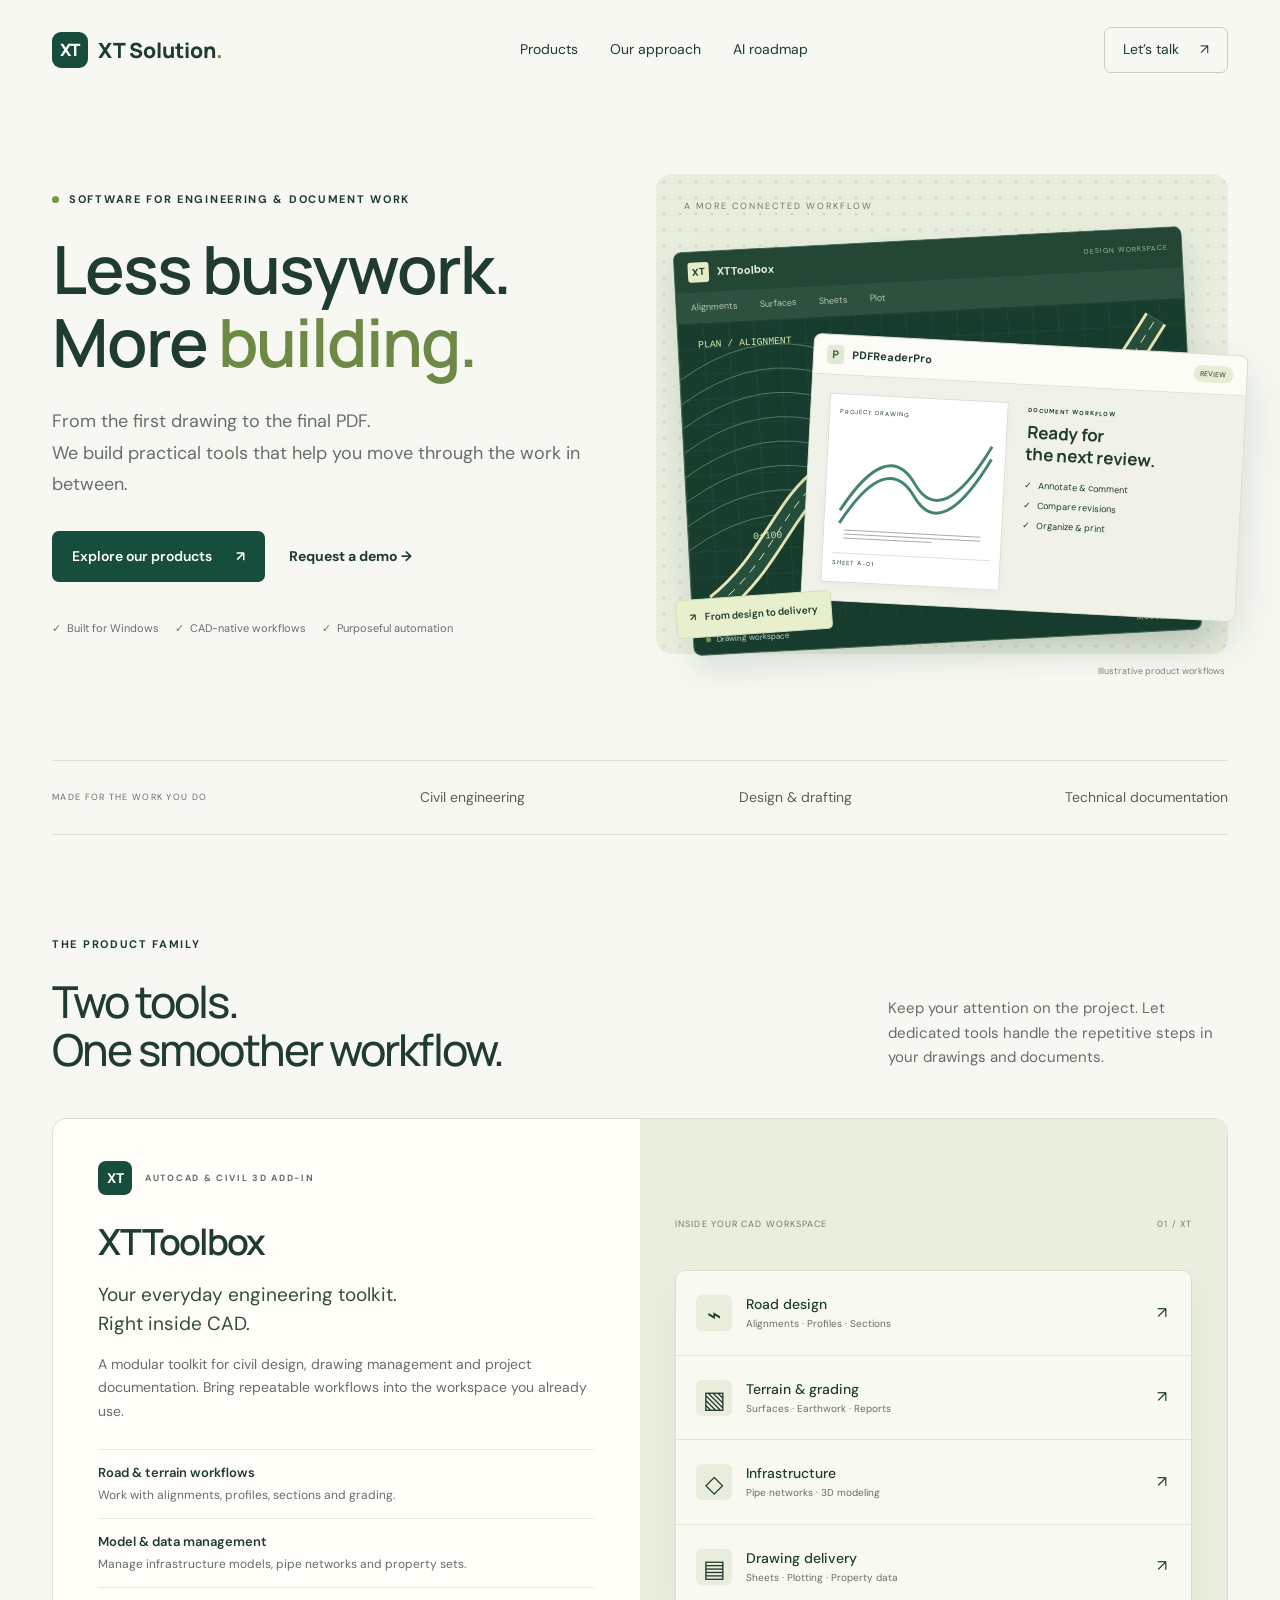
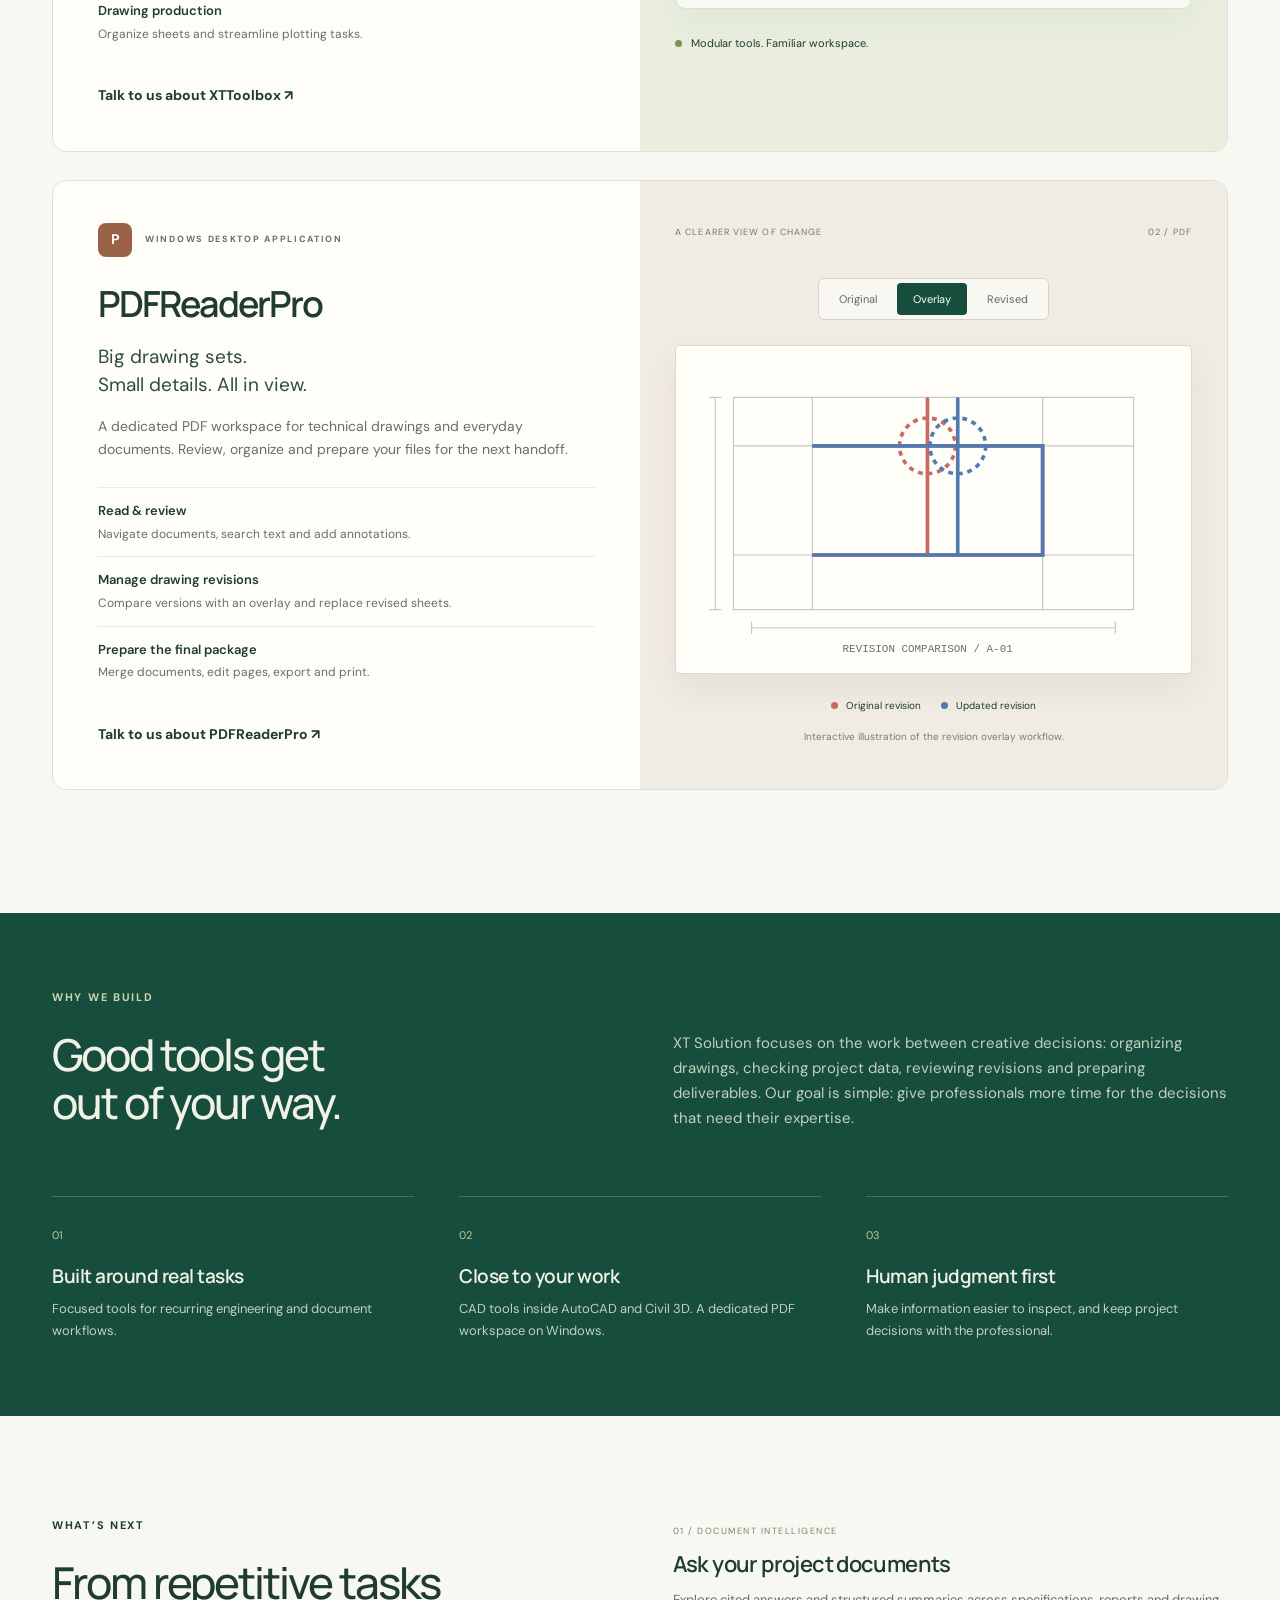
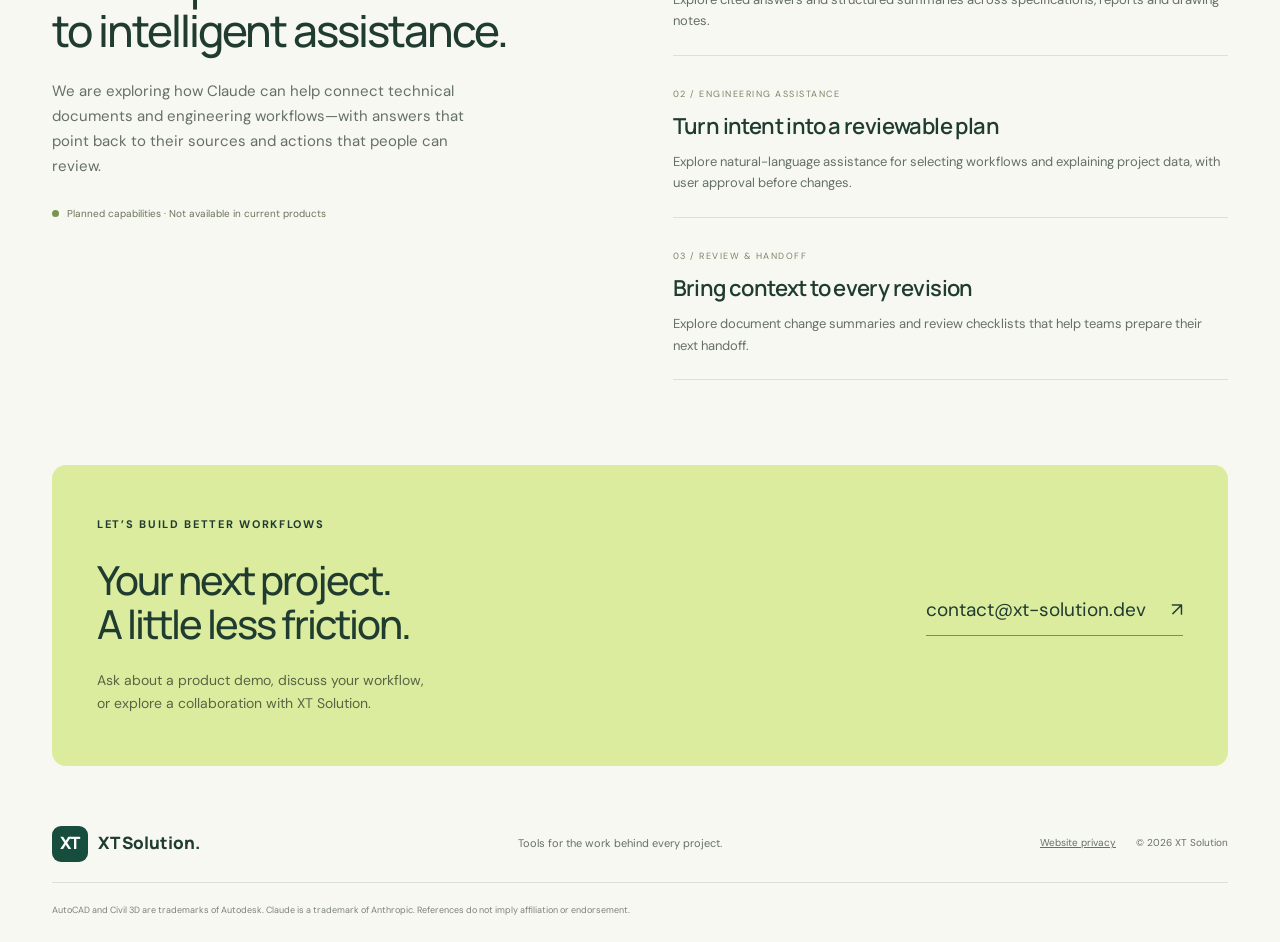
==== index.html @ fc2b367b "Add files via upload" ====
<!doctype html>
<html lang="en">
<head>
  <meta charset="utf-8"><meta name="viewport" content="width=device-width, initial-scale=1">
  <title>XT Solution — Tools for the work behind every project</title>
  <meta name="description" content="XT Solution builds XTToolbox for AutoCAD and Civil 3D, and PDFReaderPro for technical document workflows. Explore our products and get in touch.">
  <meta name="theme-color" content="#174d3c"><link rel="canonical" href="https://xt-solution.dev/">
  <meta property="og:title" content="XT Solution — From design to delivery"><meta property="og:description" content="Practical CAD automation and PDF tools for engineers and document-intensive teams."><meta property="og:type" content="website"><meta property="og:url" content="https://xt-solution.dev/">
  <link rel="icon" type="image/svg+xml" href="data:image/svg+xml,%3Csvg xmlns='http://www.w3.org/2000/svg' viewBox='0 0 32 32'%3E%3Crect width='32' height='32' rx='8' fill='%23174d3c'/%3E%3Cpath d='m7 9 10 14m0-14L7 23M19 9h9m-4.5 0v14' stroke='%23fff' stroke-width='2.5'/%3E%3C/svg%3E">
  <link rel="stylesheet" href="styles.css"><script src="script.js" defer></script>
</head>
<body>
<a class="skip" href="#main">Skip to content</a>
<header class="header"><a class="brand" href="#" aria-label="XT Solution home"><span class="mark">XT</span> XT Solution<span class="brand-dot">.</span></a><nav aria-label="Main navigation"><a href="#products">Products</a><a href="#approach">Our approach</a><a href="#roadmap">AI roadmap</a></nav><a class="nav-contact" href="mailto:contact@xt-solution.dev">Let’s talk <span aria-hidden="true">↗</span></a></header>
<main id="main">
<section class="hero wrap"><div class="hero-copy"><div class="eyebrow"><span class="dot"></span> SOFTWARE FOR ENGINEERING & DOCUMENT WORK</div><h1>Less busywork.<br>More <em>building.</em></h1><p class="lede">From the first drawing to the final PDF.<br>We build practical tools that help you move through the work in between.</p><div class="actions"><a class="button primary" href="#products">Explore our products <span aria-hidden="true">↗</span></a><a class="text-link" href="mailto:contact@xt-solution.dev?subject=XT%20Solution%20product%20demo">Request a demo <span aria-hidden="true">→</span></a></div><div class="hero-meta"><span>Built for Windows</span><span>CAD-native workflows</span><span>Purposeful automation</span></div></div>
<div class="hero-art" aria-label="Illustration of an engineering drawing moving into a PDF review workflow"><div class="art-label">A MORE CONNECTED WORKFLOW</div><div class="cad-window"><div class="window-bar"><span class="tiny-mark">XT</span><b>XTToolbox</b><span class="window-label">DESIGN WORKSPACE</span></div><div class="cad-tools"><span>Alignments</span><span>Surfaces</span><span>Sheets</span><span>Plot</span></div><svg class="drawing" viewBox="0 0 520 310" role="img" aria-label="Stylized road alignment and terrain contours"><defs><pattern id="grid" width="26" height="26" patternUnits="userSpaceOnUse"><path d="M26 0H0V26" fill="none" stroke="#325648" stroke-width=".6"/></pattern></defs><rect width="520" height="310" fill="url(#grid)"/><g fill="none" stroke="#547c69" stroke-width="1"><path d="M-30 80Q100-30 220 80T550 45M-30 105Q100-5 220 105T550 70M-30 130Q100 20 220 130T550 95M-30 155Q100 45 220 155T550 120M-30 180Q100 70 220 180T550 145M-30 205Q100 95 220 205T550 170M-30 230Q100 120 220 230T550 195M-30 255Q100 145 220 255T550 220"/></g><path d="M25 290C110 230 105 132 228 151S365 200 490 20" stroke="#e9e6b4" stroke-width="25" fill="none"/><path d="M25 290C110 230 105 132 228 151S365 200 490 20" stroke="#264f3e" stroke-width="19" fill="none"/><path d="M25 290C110 230 105 132 228 151S365 200 490 20" stroke="#e9e6b4" stroke-width="1" stroke-dasharray="9 7" fill="none"/><g fill="#d6e8b0" font-family="monospace" font-size="10"><text x="66" y="224">0+100</text><text x="236" y="135">0+250</text><text x="400" y="106">0+400</text><text x="20" y="25">PLAN / ALIGNMENT</text></g><g stroke="#d6e8b0"><path d="M250 233v30m-15-15h30"/></g></svg><div class="cad-status"><span><i class="dot"></i> Drawing workspace</span><span>MODEL 1:1000</span></div></div><div class="pdf-window"><div class="window-bar"><span class="pdf-icon">P</span><b>PDFReaderPro</b><span class="review-pill">REVIEW</span></div><div class="pdf-body"><div class="page-mini"><span>PROJECT DRAWING</span><svg viewBox="0 0 160 130" aria-hidden="true"><path d="M5 95Q50 18 80 64T157 22M5 108Q50 31 80 77T157 35" fill="none" stroke="#43866b" stroke-width="3"/><path d="M10 115h140M10 119h140M10 123h90" stroke="#aaa"/></svg><span class="sheet-label">SHEET A-01</span></div><div class="review-notes"><span class="micro">DOCUMENT WORKFLOW</span><strong>Ready for<br>the next review.</strong><span>Annotate & comment</span><span>Compare revisions</span><span>Organize & print</span></div></div></div><div class="floating-note"><span>↗</span> From design to delivery</div><span class="illustration-note">Illustrative product workflows</span></div></section>
<div class="audience wrap"><span>MADE FOR THE WORK YOU DO</span><div>Civil engineering</div><div>Design & drafting</div><div>Technical documentation</div></div>
<section id="products" class="section wrap"><div class="section-intro"><div><p class="eyebrow">THE PRODUCT FAMILY</p><h2>Two tools.<br>One smoother workflow.</h2></div><p>Keep your attention on the project. Let dedicated tools handle the repetitive steps in your drawings and documents.</p></div>
<article class="product toolbox"><div class="product-copy"><div class="product-top"><span class="product-symbol">XT</span><span class="micro">AUTOCAD & CIVIL 3D ADD-IN</span></div><h3>XTToolbox</h3><p class="product-tagline">Your everyday engineering toolkit.<br>Right inside CAD.</p><p>A modular toolkit for civil design, drawing management and project documentation. Bring repeatable workflows into the workspace you already use.</p><ul class="features"><li><strong>Road & terrain workflows</strong><span>Work with alignments, profiles, sections and grading.</span></li><li><strong>Model & data management</strong><span>Manage infrastructure models, pipe networks and property sets.</span></li><li><strong>Drawing production</strong><span>Organize sheets and streamline plotting tasks.</span></li></ul><a class="text-link" href="mailto:contact@xt-solution.dev?subject=XTToolbox%20demo%20request">Talk to us about XTToolbox ↗</a></div><div class="toolbox-panel"><div class="panel-heading"><span>INSIDE YOUR CAD WORKSPACE</span><span>01 / XT</span></div><div class="module-list"><div><span class="module-icon">⌁</span><strong>Road design</strong><small>Alignments · Profiles · Sections</small><span>↗</span></div><div><span class="module-icon">▧</span><strong>Terrain & grading</strong><small>Surfaces · Earthwork · Reports</small><span>↗</span></div><div><span class="module-icon">◇</span><strong>Infrastructure</strong><small>Pipe networks · 3D modeling</small><span>↗</span></div><div><span class="module-icon">▤</span><strong>Drawing delivery</strong><small>Sheets · Plotting · Property data</small><span>↗</span></div></div><div class="panel-footer"><span class="dot"></span> Modular tools. Familiar workspace.</div></div></article>
<article class="product pdf-product"><div class="product-copy"><div class="product-top"><span class="product-symbol pdf-symbol">P</span><span class="micro">WINDOWS DESKTOP APPLICATION</span></div><h3>PDFReaderPro</h3><p class="product-tagline">Big drawing sets.<br>Small details. All in view.</p><p>A dedicated PDF workspace for technical drawings and everyday documents. Review, organize and prepare your files for the next handoff.</p><ul class="features"><li><strong>Read & review</strong><span>Navigate documents, search text and add annotations.</span></li><li><strong>Manage drawing revisions</strong><span>Compare versions with an overlay and replace revised sheets.</span></li><li><strong>Prepare the final package</strong><span>Merge documents, edit pages, export and print.</span></li></ul><a class="text-link" href="mailto:contact@xt-solution.dev?subject=PDFReaderPro%20demo%20request">Talk to us about PDFReaderPro ↗</a></div><div class="revision-panel"><div class="panel-heading"><span>A CLEARER VIEW OF CHANGE</span><span>02 / PDF</span></div><div class="compare-controls" role="group" aria-label="Illustrative revision comparison"><button data-mode="old" aria-pressed="false">Original</button><button data-mode="overlay" class="active" aria-pressed="true">Overlay</button><button data-mode="new" aria-pressed="false">Revised</button></div><div class="revision-drawing"><svg viewBox="0 0 400 245" role="img" aria-label="Illustration comparing two drawing revisions"><g stroke="#c6c9c0" fill="none"><path d="M35 30h330v175H35zM35 70h330M100 30v175M290 30v175M35 160h330"/><path d="M50 220h300m-300-5v10m300-10v10M20 30v175m-5-175h10m-10 175h10"/></g><g class="old-lines" fill="none" stroke="#c86a5e" stroke-width="3"><path d="M100 70h95v90H100M195 70h95v90h-95M195 70v-40"/><circle cx="195" cy="70" r="23" stroke-dasharray="4 4"/></g><g class="new-lines" fill="none" stroke="#5279b1" stroke-width="3"><path d="M100 70h120v90H100M220 70h70v90h-70M220 70v-40"/><circle cx="220" cy="70" r="23" stroke-dasharray="4 4"/></g><text x="125" y="240" font-size="9" font-family="monospace" fill="#68726a">REVISION COMPARISON / A-01</text></svg></div><div class="compare-legend"><span><i class="legend old"></i> Original revision</span><span><i class="legend new"></i> Updated revision</span></div><p class="demo-caption">Interactive illustration of the revision overlay workflow.</p></div></article></section>
<section id="approach" class="approach"><div class="wrap"><p class="eyebrow">WHY WE BUILD</p><div class="approach-top"><h2>Good tools get<br>out of your way.</h2><p>XT Solution focuses on the work between creative decisions: organizing drawings, checking project data, reviewing revisions and preparing deliverables. Our goal is simple: give professionals more time for the decisions that need their expertise.</p></div><div class="principles"><div><span>01</span><h3>Built around real tasks</h3><p>Focused tools for recurring engineering and document workflows.</p></div><div><span>02</span><h3>Close to your work</h3><p>CAD tools inside AutoCAD and Civil 3D. A dedicated PDF workspace on Windows.</p></div><div><span>03</span><h3>Human judgment first</h3><p>Make information easier to inspect, and keep project decisions with the professional.</p></div></div></div></section>
<section id="roadmap" class="section wrap roadmap"><div><p class="eyebrow">WHAT’S NEXT</p><h2>From repetitive tasks<br>to intelligent assistance.</h2><p class="roadmap-description">We are exploring how Claude can help connect technical documents and engineering workflows—with answers that point back to their sources and actions that people can review.</p><span class="roadmap-status"><span class="dot"></span> Planned capabilities · Not available in current products</span></div><div class="roadmap-items"><article><span>01 / DOCUMENT INTELLIGENCE</span><h3>Ask your project documents</h3><p>Explore cited answers and structured summaries across specifications, reports and drawing notes.</p></article><article><span>02 / ENGINEERING ASSISTANCE</span><h3>Turn intent into a reviewable plan</h3><p>Explore natural-language assistance for selecting workflows and explaining project data, with user approval before changes.</p></article><article><span>03 / REVIEW & HANDOFF</span><h3>Bring context to every revision</h3><p>Explore document change summaries and review checklists that help teams prepare their next handoff.</p></article></div></section>
<section class="contact wrap" id="contact"><div><p class="eyebrow">LET’S BUILD BETTER WORKFLOWS</p><h2>Your next project.<br>A little less friction.</h2><p>Ask about a product demo, discuss your workflow,<br>or explore a collaboration with XT Solution.</p></div><a class="contact-address" href="mailto:contact@xt-solution.dev">contact@xt-solution.dev <span>↗</span></a></section>
</main><footer class="wrap"><a class="brand" href="#"><span class="mark">XT</span> XT Solution.</a><span>Tools for the work behind every project.</span><div><button class="privacy-button" type="button">Website privacy</button><span>© 2026 XT Solution</span></div><p class="trademark">AutoCAD and Civil 3D are trademarks of Autodesk. Claude is a trademark of Anthropic. References do not imply affiliation or endorsement.</p></footer>
<dialog id="privacy"><button class="dialog-close" aria-label="Close privacy information">×</button><p class="eyebrow">WEBSITE PRIVACY</p><h2>A simple, static website.</h2><p>This website has no contact form, analytics scripts or tracking cookies. Email links open your email application; messages you send are handled by the email providers involved.</p><p>Fonts are requested from Google Fonts, which receives network information such as your IP address. The hosting provider may also process request logs to operate and secure the website. This notice covers this website, not the desktop products.</p><p>For questions, contact <a href="mailto:contact@xt-solution.dev">contact@xt-solution.dev</a>.</p></dialog>
</body></html>
---- styles.css ----
@import url('https://fonts.googleapis.com/css2?family=DM+Sans:wght@400;500;600;700&family=Manrope:wght@400;500;600;700;800&display=swap');
:root{--bg:#f7f8f2;--ink:#203c30;--muted:#657067;--green:#174d3c;--line:#dce1d6;--lime:#dcec9f}*{box-sizing:border-box}html{scroll-behavior:smooth;scroll-padding-top:95px}body{margin:0;background:var(--bg);color:var(--ink);font-family:'DM Sans',sans-serif;font-size:16px;line-height:1.65}a{color:inherit;text-decoration:none}button{font:inherit;cursor:pointer}a:focus-visible,button:focus-visible{outline:3px solid #729d38;outline-offset:5px}.wrap{max-width:1240px;width:calc(100% - 104px);margin:auto}.header{height:100px;max-width:1344px;margin:auto;padding:0 52px;display:flex;align-items:center;justify-content:space-between;gap:25px}.brand{display:flex;align-items:center;gap:10px;font-family:Manrope,sans-serif;font-size:21px;font-weight:800;white-space:nowrap}.mark{display:inline-grid;place-items:center;width:36px;height:36px;background:var(--green);color:#fff;border-radius:9px;font-size:17px;letter-spacing:-2px;padding-right:2px}.brand-dot{color:#6a8e38;margin-left:-10px}nav{display:flex;gap:32px;font-size:14px}nav a:hover,.text-link:hover{color:#658e32}.nav-contact{border:1px solid #c6d0c0;border-radius:7px;padding:10px 18px;font-size:14px}.nav-contact span{margin-left:17px}.hero{display:grid;grid-template-columns:1fr 1fr;gap:32px;min-height:660px;align-items:center;padding-top:45px;padding-bottom:78px}.eyebrow,.micro{font-size:11px;letter-spacing:1.7px;font-weight:700}.eyebrow{display:flex;align-items:center;gap:10px;margin:0 0 25px}.dot{width:7px;height:7px;background:#77954e;border-radius:50%;display:inline-block;flex-shrink:0}h1,h2,h3,p{margin-top:0}h1,h2,h3{font-family:Manrope,sans-serif;line-height:1.09;letter-spacing:-2px}h1{font-size:clamp(48px,5.2vw,74px);font-weight:600;margin-bottom:28px}h1 em{font-style:normal;color:#6c8a46}h2{font-size:44px;font-weight:500;margin-bottom:24px}h3{font-size:36px;font-weight:600;margin-bottom:20px}.lede{font-size:18px;line-height:1.75;color:var(--muted);margin-bottom:30px}.actions{display:flex;align-items:center;gap:24px}.button{padding:14px 20px;border-radius:7px;font-weight:600;font-size:14px;display:inline-flex;gap:24px;align-items:center}.primary{background:var(--green);color:white}.primary:hover{background:#28674d}.text-link{font-size:14px;font-weight:700}.hero-meta{display:flex;flex-wrap:wrap;gap:16px;margin-top:37px;font-size:11px;color:var(--muted)}.hero-meta span:before{content:'✓';margin-right:6px;color:#66853f}.hero-art{height:480px;position:relative;background:#e8edde;border-radius:16px;background-image:radial-gradient(#c9d4bd .8px,transparent .8px);background-size:16px 16px}.art-label{font-size:9px;letter-spacing:2px;position:absolute;top:25px;left:28px;color:#6e7a64}.cad-window{position:absolute;top:65px;left:27px;width:89%;background:#183d2f;border:1px solid #456853;border-radius:8px;overflow:hidden;box-shadow:0 15px 30px #183d2f20;transform:rotate(-3deg)}.window-bar{height:40px;display:flex;align-items:center;gap:8px;padding:0 13px;font-size:11px}.cad-window .window-bar{color:#e8f1e0;background:#244735}.tiny-mark{font-weight:800;font-size:10px;background:#e6edc8;color:#20412e;padding:2px 4px;border-radius:3px}.window-label{margin-left:auto;font-size:7px;letter-spacing:1px;opacity:.65}.cad-tools{display:flex;gap:22px;font-size:9px;padding:8px 14px;color:#b6c7b7;background:#2e503f}.drawing{width:100%;display:block}.cad-status{display:flex;justify-content:space-between;font-size:8px;color:#c4d3bf;padding:8px 12px}.cad-status .dot{width:5px;height:5px;margin-right:4px}.pdf-window{position:absolute;bottom:42px;right:-14px;width:76%;border:1px solid #d9decf;border-radius:8px;overflow:hidden;background:#fcfcf7;box-shadow:0 20px 45px #173d3026;transform:rotate(3deg)}.pdf-window .window-bar{border-bottom:1px solid var(--line)}.pdf-icon{background:#e2e8d6;color:#426244;border-radius:4px;padding:0 5px;font-weight:700}.review-pill{margin-left:auto;font-size:7px;background:#e6ecd5;border-radius:10px;padding:3px 7px}.pdf-body{display:flex;gap:20px;padding:18px;background:#f0f1e9}.page-mini{background:white;border:1px solid #d9ded3;width:45%;padding:13px 10px;box-shadow:0 3px 6px #00000008}.page-mini>span{font-size:6px;letter-spacing:1px;display:block}.page-mini svg{width:100%}.sheet-label{border-top:1px solid var(--line);padding-top:5px}.review-notes{display:flex;flex-direction:column;gap:5px;font-size:9px;padding-top:3px}.review-notes .micro{font-size:6px;letter-spacing:1px}.review-notes strong{font-family:Manrope;font-size:17px;line-height:1.3;margin-bottom:8px}.review-notes>span:not(.micro):before{content:'✓';margin-right:6px}.floating-note{position:absolute;bottom:20px;left:20px;border:1px solid #d5dfbe;background:#e8efcd;border-radius:5px;padding:10px 13px;font-size:10px;font-weight:600;transform:rotate(-4deg)}.floating-note span{margin-right:7px}.illustration-note{position:absolute;bottom:-25px;right:3px;font-size:9px;color:#798372}.audience{display:flex;justify-content:space-between;align-items:center;gap:20px;border-top:1px solid var(--line);border-bottom:1px solid var(--line);padding:25px 0}.audience>span{font-size:9px;letter-spacing:1.3px;color:var(--muted)}.audience>div{font-size:14px;color:#55654f}.section{padding-top:100px;padding-bottom:30px}.section-intro{display:flex;justify-content:space-between;gap:35px;align-items:flex-end;margin-bottom:44px}.section-intro h2{margin-bottom:0}.section-intro>p{max-width:340px;color:var(--muted);font-size:15px;margin-bottom:4px}.product{display:grid;grid-template-columns:1fr 1fr;border:1px solid var(--line);border-radius:14px;overflow:hidden;margin-bottom:28px;background:#fffef9}.product-copy{padding:42px 45px}.product-top{display:flex;align-items:center;gap:13px;margin-bottom:27px}.product-symbol{width:34px;height:34px;display:grid;place-items:center;border-radius:8px;background:var(--green);color:#fff;font-weight:700;font-size:14px}.product-top .micro{font-size:9px;color:var(--muted)}.product-tagline{font-size:19px;color:#304d3c;line-height:1.5;margin-bottom:15px}.product-copy>p:not(.product-tagline){font-size:14px;color:var(--muted)}.features{list-style:none;padding:0;margin:26px 0}.features li{padding:12px 0;border-top:1px solid #e9ece2}.features strong,.features span{display:block;font-size:13px}.features strong{font-weight:600}.features span{color:var(--muted);font-size:12px;margin-top:3px}.toolbox-panel{background:#e9eede;padding:40px 35px;display:flex;flex-direction:column;justify-content:center}.panel-heading{display:flex;justify-content:space-between;gap:10px;font-size:9px;letter-spacing:1.1px;margin-bottom:38px;color:#6f7a65}.module-list{background:#f8faf2;border:1px solid #d9e0cc;border-radius:10px;overflow:hidden;box-shadow:0 16px 36px #3852370a}.module-list>div{display:grid;grid-template-columns:40px 1fr 14px;gap:0 10px;align-items:center;padding:22px 20px;border-bottom:1px solid #dfe6d4}.module-list>div:last-child{border-bottom:0}.module-icon{grid-row:span 2;width:36px;height:36px;background:#e8eedb;display:grid;place-items:center;font-size:24px;border-radius:6px}.module-list strong{font-size:14px;font-weight:500}.module-list small{font-size:10px;color:var(--muted);grid-column:2}.module-list>div>span:last-child{grid-column:3;grid-row:1/3}.panel-footer{font-size:11px;margin-top:25px;display:flex;align-items:center;gap:9px}.pdf-symbol{background:#9b6149}.revision-panel{padding:40px 35px;background:#f0ebe3;display:flex;flex-direction:column;justify-content:center}.compare-controls{display:flex;border:1px solid #d5d3ca;border-radius:6px;width:max-content;padding:4px;margin:0 auto 25px;gap:4px;background:#f9f7f1}.compare-controls button{background:none;border:0;font-size:11px;padding:7px 16px;border-radius:4px;color:#626a5f}.compare-controls button.active{background:var(--green);color:white}.revision-drawing{background:#fffef9;border:1px solid #dbd8cc;border-radius:5px;padding:15px;box-shadow:0 15px 30px #6c584012}.revision-drawing svg{display:block;width:100%}.revision-drawing[data-mode=old] .new-lines,.revision-drawing[data-mode=new] .old-lines{opacity:0}.old-lines,.new-lines{transition:opacity .2s}.compare-legend{display:flex;justify-content:center;gap:20px;font-size:10px;margin-top:24px}.legend{display:inline-block;width:7px;height:7px;margin-right:5px;border-radius:50%}.old{background:#c86a5e}.new{background:#5279b1}.demo-caption{font-size:10px;text-align:center;color:#7b7d73;margin:14px 0 0}.approach{background:var(--green);color:#f0f2e6;margin-top:65px;padding:75px 0}.approach .eyebrow{color:#c8d6af}.approach-top{display:grid;grid-template-columns:1fr 1fr;gap:65px}.approach-top p{color:#c2d0bf;font-size:15px}.principles{display:grid;grid-template-columns:repeat(3,1fr);gap:45px;margin-top:45px}.principles>div{border-top:1px solid #50705c;padding-top:24px}.principles span{font-size:11px;color:#bccd9a}.principles h3{font-size:19px;letter-spacing:-.5px;margin:18px 0 12px}.principles p{font-size:13px;color:#c2d0bf;margin-bottom:0}.roadmap{display:grid;grid-template-columns:1fr 1fr;gap:65px;padding-bottom:85px}.roadmap-description{font-size:15px;color:var(--muted);max-width:430px}.roadmap-status{display:flex;align-items:center;gap:8px;font-size:10px;line-height:1.5;color:#6b735b;margin-top:28px}.roadmap-items article{padding:23px 0;border-bottom:1px solid var(--line)}.roadmap-items article:first-child{padding-top:0}.roadmap-items article>span{font-size:9px;letter-spacing:1.5px;color:#798467}.roadmap-items h3{font-size:22px;letter-spacing:-.6px;margin:10px 0 12px}.roadmap-items p{font-size:13px;color:var(--muted);margin-bottom:0}.contact{background:var(--lime);border-radius:14px;padding:50px 45px;display:flex;align-items:center;justify-content:space-between;gap:30px;margin-bottom:60px}.contact h2{font-size:40px}.contact p:not(.eyebrow){color:#566644;font-size:14px;margin-bottom:0}.contact-address{font-size:19px;border-bottom:1px solid #799152;padding-bottom:10px;white-space:nowrap}.contact-address span{margin-left:20px}footer{display:flex;flex-wrap:wrap;align-items:center;justify-content:space-between;gap:20px;padding-bottom:25px}footer .brand{font-size:17px}footer>span{font-size:11px;color:var(--muted)}footer>div{display:flex;gap:20px;font-size:10px;color:var(--muted)}.privacy-button{background:none;border:0;padding:0;color:inherit;font-size:10px;text-decoration:underline}.trademark{width:100%;font-size:9px;color:#7c8378;border-top:1px solid var(--line);padding-top:20px;margin-bottom:0}.skip{position:absolute;left:10px;top:-100px;background:white;padding:10px;z-index:10}.skip:focus{top:10px}dialog{max-width:570px;width:calc(100% - 32px);border:1px solid var(--line);border-radius:14px;padding:40px;background:var(--bg);color:var(--ink)}dialog::backdrop{background:#152c2280}dialog h2{font-size:30px}dialog p{font-size:14px}dialog a{text-decoration:underline}.dialog-close{position:absolute;right:15px;top:10px;border:0;background:none;font-size:26px;color:var(--ink)}
@media(min-width:1450px){.hero{gap:65px}.hero-art{height:510px}}
@media(max-width:1050px){.wrap{width:calc(100% - 64px)}.header{padding:0 32px}nav{gap:20px}.hero{gap:24px}.hero-art{height:420px}.hero h1{font-size:58px}.actions{gap:15px;flex-wrap:wrap}.product-copy{padding:30px}.toolbox-panel,.revision-panel{padding:30px 24px}.contact-address{font-size:16px}.contact{padding:35px}.hero-meta{gap:10px}.module-list>div{padding:20px 14px}}
@media(max-width:760px){.wrap{width:calc(100% - 40px)}.header{height:80px;padding:0 20px}.brand{font-size:18px}.header nav{display:none}.nav-contact{padding:8px 11px;font-size:12px}.nav-contact span{margin-left:8px}.hero{grid-template-columns:1fr;padding-top:35px;padding-bottom:55px;gap:48px}.hero h1{font-size:58px}.hero-art{height:460px;max-width:540px;width:100%;margin:auto}.pdf-window{right:5px}.hero-copy .eyebrow{font-size:9px;letter-spacing:1.3px}.lede{font-size:16px}.hero-meta{font-size:10px}.audience{flex-wrap:wrap;justify-content:flex-start;gap:12px 23px;padding:20px 0}.audience>span{width:100%;font-size:9px}.audience>div{font-size:11px}.section{padding-top:65px}.section-intro{display:block}.section-intro>p{margin-top:20px;max-width:100%}h2{font-size:36px}.product{grid-template-columns:1fr}.product-copy{padding:30px 25px}.product-top .micro{font-size:8px;letter-spacing:1px}.toolbox-panel,.revision-panel{padding:30px 25px}.panel-heading{margin-bottom:25px}.approach{margin-top:35px;padding:55px 0}.approach-top{grid-template-columns:1fr;gap:5px}.principles{grid-template-columns:1fr;gap:25px;margin-top:25px}.principles h3{margin-top:10px}.roadmap{grid-template-columns:1fr;gap:35px;padding-bottom:55px}.contact{display:block;padding:30px 25px;margin-bottom:40px}.contact h2{font-size:34px}.contact-address{display:inline-block;margin-top:30px;font-size:15px}.contact-address span{margin-left:6px}footer{justify-content:flex-start}footer>span{width:100%}footer>div{width:100%;justify-content:space-between}.trademark{line-height:1.6}.illustration-note{right:0}}
@media(max-width:400px){.hero h1{font-size:49px}.hero-art{height:365px}.cad-window{left:16px;top:57px}.pdf-window{bottom:37px;width:83%}.pdf-body{padding:12px;gap:12px}.review-notes strong{font-size:14px}.floating-note{left:10px;font-size:8px}.art-label{left:20px;font-size:8px}.hero-meta{gap:8px}.button{gap:18px}.compare-controls button{padding:7px 13px}.contact-address{font-size:13px}}
@media(prefers-reduced-motion:reduce){html{scroll-behavior:auto}.old-lines,.new-lines{transition:none}}
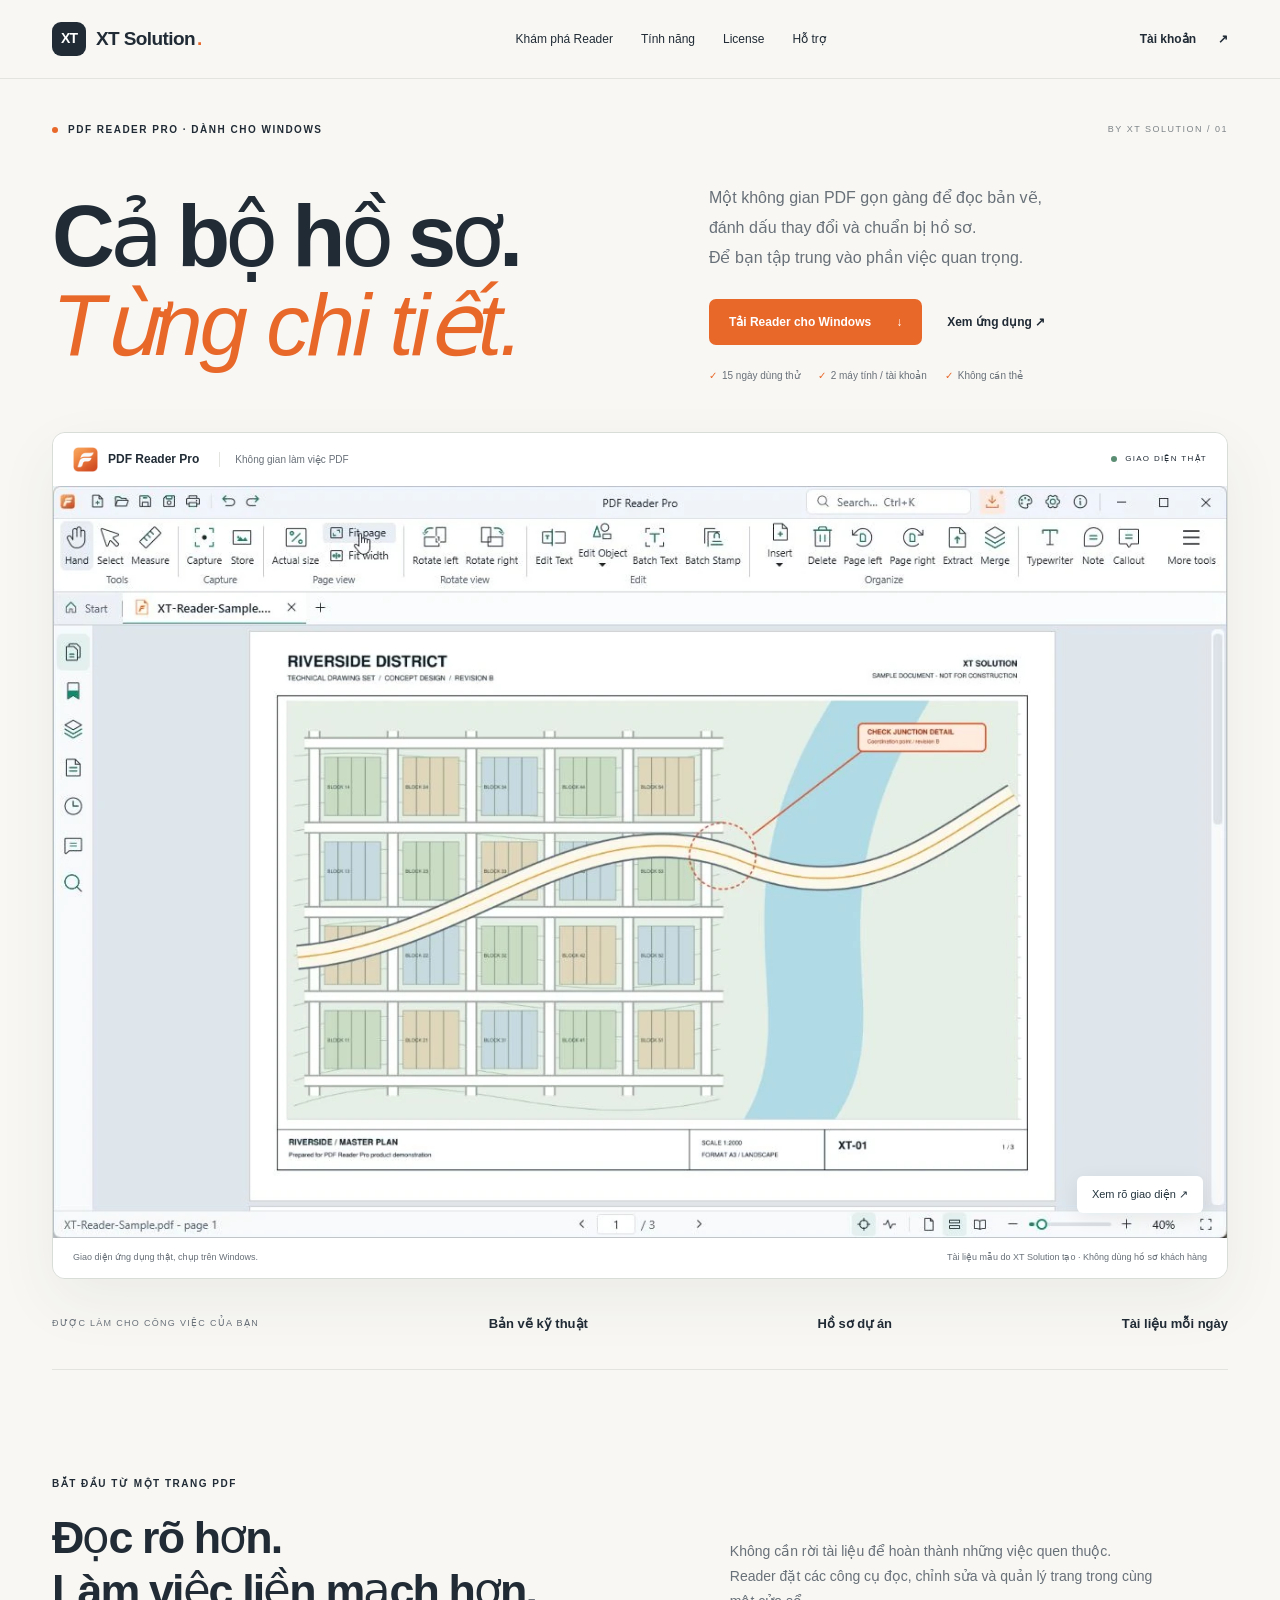
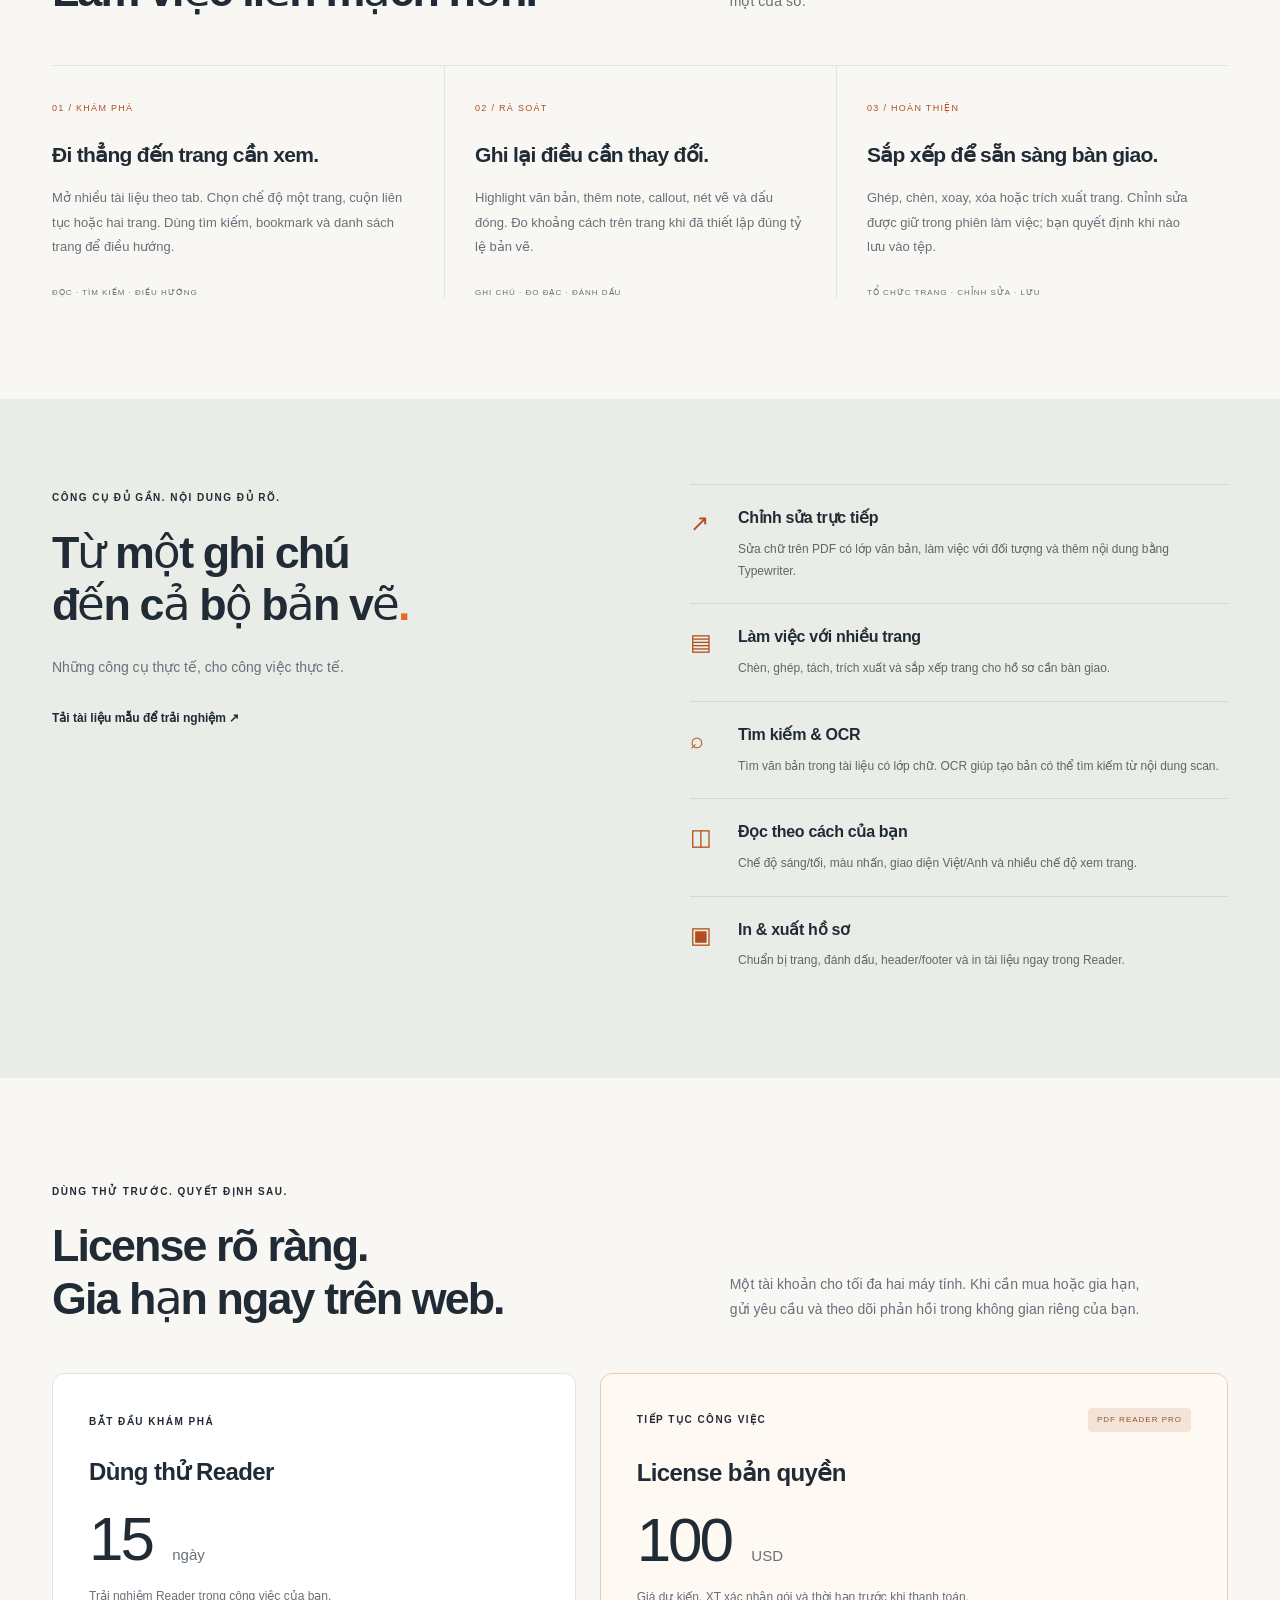
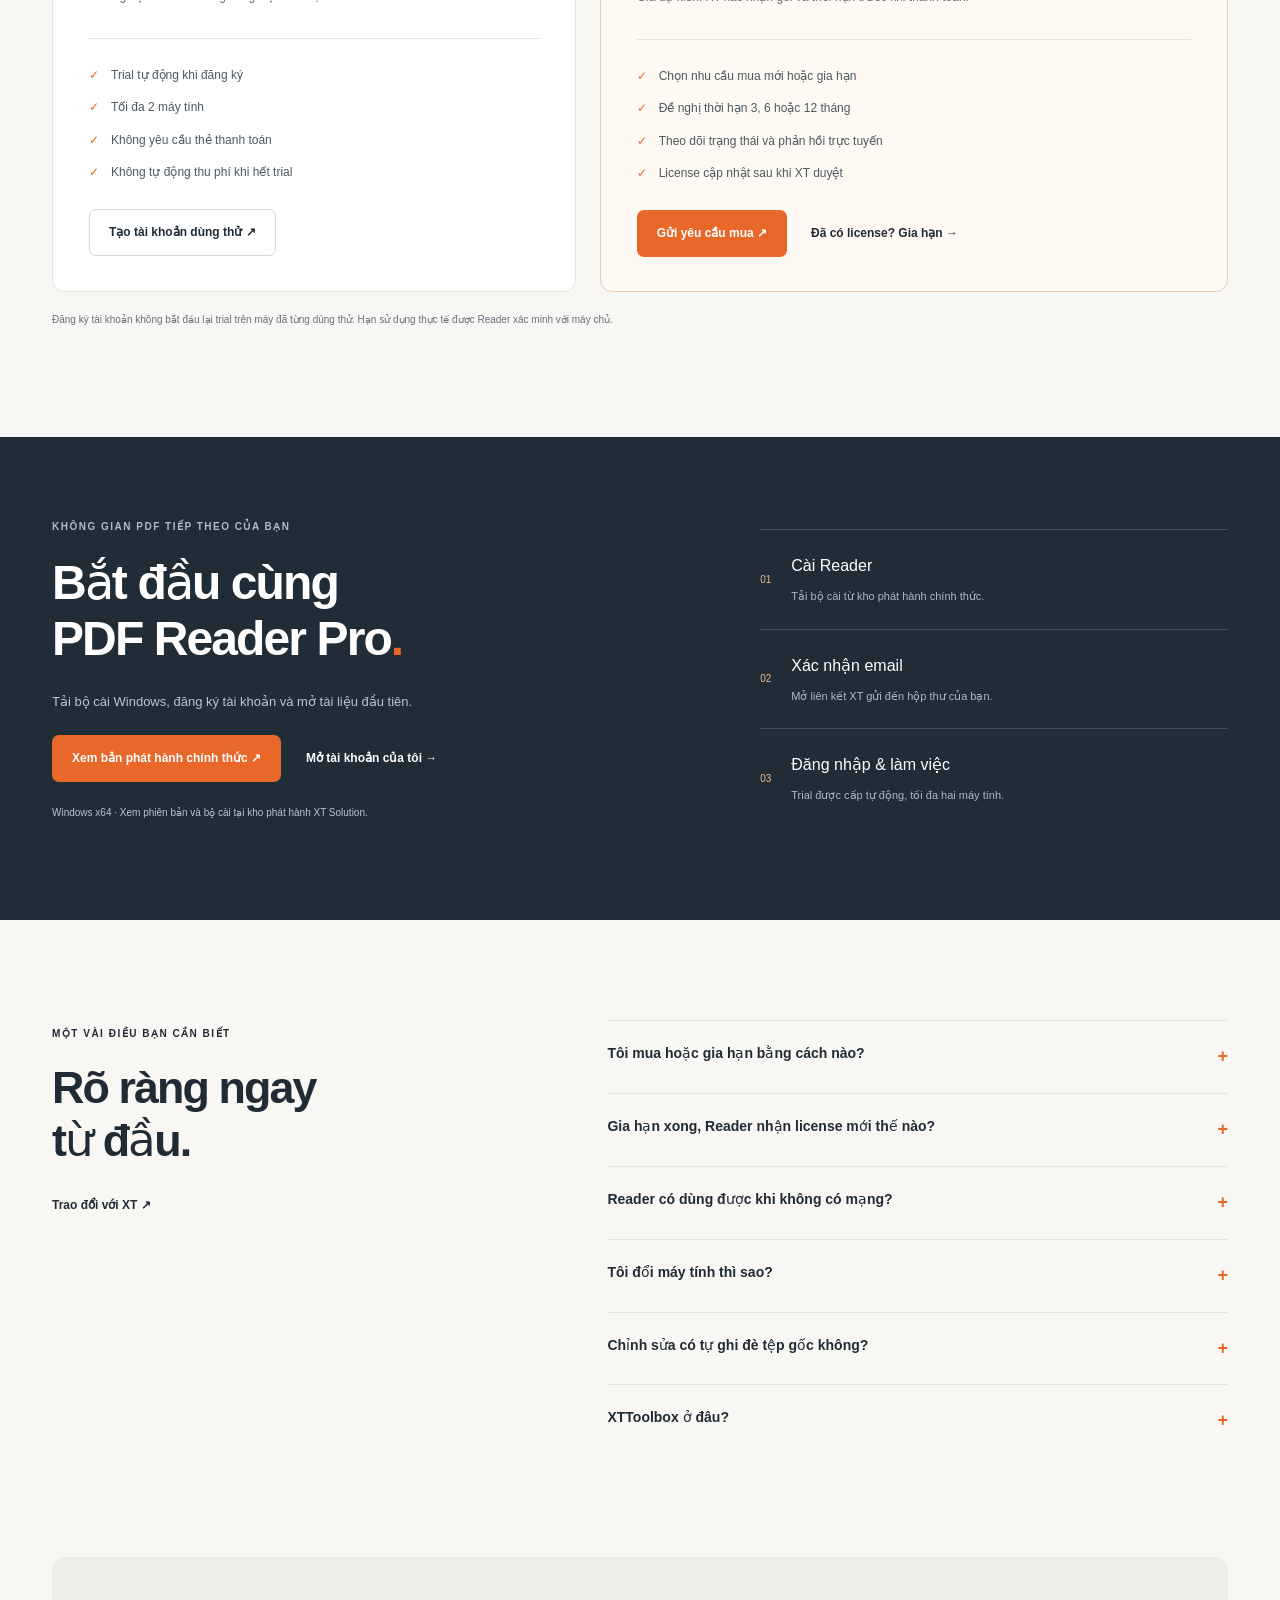
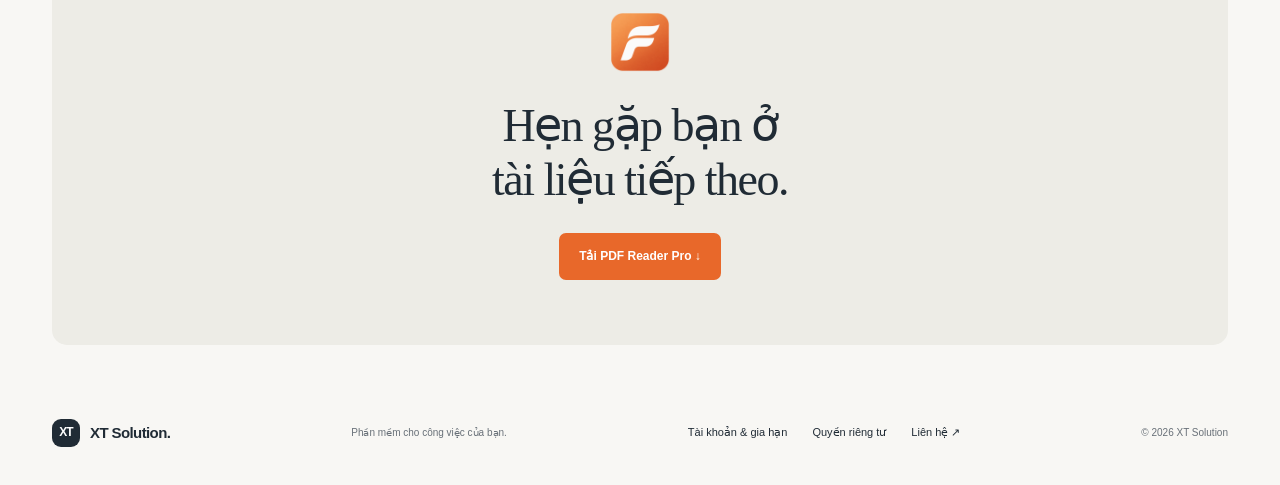
==== commit 5fd22fe0: "Update Reader website and license portal" ====
--- a/index.html
+++ b/index.html
@@ -1,27 +1,14 @@
 <!doctype html>
-<html lang="en">
-<head>
-  <meta charset="utf-8"><meta name="viewport" content="width=device-width, initial-scale=1">
-  <title>XT Solution — Tools for the work behind every project</title>
-  <meta name="description" content="XT Solution builds XTToolbox for AutoCAD and Civil 3D, and PDFReaderPro for technical document workflows. Explore our products and get in touch.">
-  <meta name="theme-color" content="#174d3c"><link rel="canonical" href="https://xt-solution.dev/">
-  <meta property="og:title" content="XT Solution — From design to delivery"><meta property="og:description" content="Practical CAD automation and PDF tools for engineers and document-intensive teams."><meta property="og:type" content="website"><meta property="og:url" content="https://xt-solution.dev/">
-  <link rel="icon" type="image/svg+xml" href="data:image/svg+xml,%3Csvg xmlns='http://www.w3.org/2000/svg' viewBox='0 0 32 32'%3E%3Crect width='32' height='32' rx='8' fill='%23174d3c'/%3E%3Cpath d='m7 9 10 14m0-14L7 23M19 9h9m-4.5 0v14' stroke='%23fff' stroke-width='2.5'/%3E%3C/svg%3E">
-  <link rel="stylesheet" href="styles.css"><script src="script.js" defer></script>
-</head>
-<body>
-<a class="skip" href="#main">Skip to content</a>
-<header class="header"><a class="brand" href="#" aria-label="XT Solution home"><span class="mark">XT</span> XT Solution<span class="brand-dot">.</span></a><nav aria-label="Main navigation"><a href="#products">Products</a><a href="#approach">Our approach</a><a href="#roadmap">AI roadmap</a></nav><a class="nav-contact" href="mailto:contact@xt-solution.dev">Let’s talk <span aria-hidden="true">↗</span></a></header>
-<main id="main">
-<section class="hero wrap"><div class="hero-copy"><div class="eyebrow"><span class="dot"></span> SOFTWARE FOR ENGINEERING & DOCUMENT WORK</div><h1>Less busywork.<br>More <em>building.</em></h1><p class="lede">From the first drawing to the final PDF.<br>We build practical tools that help you move through the work in between.</p><div class="actions"><a class="button primary" href="#products">Explore our products <span aria-hidden="true">↗</span></a><a class="text-link" href="mailto:contact@xt-solution.dev?subject=XT%20Solution%20product%20demo">Request a demo <span aria-hidden="true">→</span></a></div><div class="hero-meta"><span>Built for Windows</span><span>CAD-native workflows</span><span>Purposeful automation</span></div></div>
-<div class="hero-art" aria-label="Illustration of an engineering drawing moving into a PDF review workflow"><div class="art-label">A MORE CONNECTED WORKFLOW</div><div class="cad-window"><div class="window-bar"><span class="tiny-mark">XT</span><b>XTToolbox</b><span class="window-label">DESIGN WORKSPACE</span></div><div class="cad-tools"><span>Alignments</span><span>Surfaces</span><span>Sheets</span><span>Plot</span></div><svg class="drawing" viewBox="0 0 520 310" role="img" aria-label="Stylized road alignment and terrain contours"><defs><pattern id="grid" width="26" height="26" patternUnits="userSpaceOnUse"><path d="M26 0H0V26" fill="none" stroke="#325648" stroke-width=".6"/></pattern></defs><rect width="520" height="310" fill="url(#grid)"/><g fill="none" stroke="#547c69" stroke-width="1"><path d="M-30 80Q100-30 220 80T550 45M-30 105Q100-5 220 105T550 70M-30 130Q100 20 220 130T550 95M-30 155Q100 45 220 155T550 120M-30 180Q100 70 220 180T550 145M-30 205Q100 95 220 205T550 170M-30 230Q100 120 220 230T550 195M-30 255Q100 145 220 255T550 220"/></g><path d="M25 290C110 230 105 132 228 151S365 200 490 20" stroke="#e9e6b4" stroke-width="25" fill="none"/><path d="M25 290C110 230 105 132 228 151S365 200 490 20" stroke="#264f3e" stroke-width="19" fill="none"/><path d="M25 290C110 230 105 132 228 151S365 200 490 20" stroke="#e9e6b4" stroke-width="1" stroke-dasharray="9 7" fill="none"/><g fill="#d6e8b0" font-family="monospace" font-size="10"><text x="66" y="224">0+100</text><text x="236" y="135">0+250</text><text x="400" y="106">0+400</text><text x="20" y="25">PLAN / ALIGNMENT</text></g><g stroke="#d6e8b0"><path d="M250 233v30m-15-15h30"/></g></svg><div class="cad-status"><span><i class="dot"></i> Drawing workspace</span><span>MODEL 1:1000</span></div></div><div class="pdf-window"><div class="window-bar"><span class="pdf-icon">P</span><b>PDFReaderPro</b><span class="review-pill">REVIEW</span></div><div class="pdf-body"><div class="page-mini"><span>PROJECT DRAWING</span><svg viewBox="0 0 160 130" aria-hidden="true"><path d="M5 95Q50 18 80 64T157 22M5 108Q50 31 80 77T157 35" fill="none" stroke="#43866b" stroke-width="3"/><path d="M10 115h140M10 119h140M10 123h90" stroke="#aaa"/></svg><span class="sheet-label">SHEET A-01</span></div><div class="review-notes"><span class="micro">DOCUMENT WORKFLOW</span><strong>Ready for<br>the next review.</strong><span>Annotate & comment</span><span>Compare revisions</span><span>Organize & print</span></div></div></div><div class="floating-note"><span>↗</span> From design to delivery</div><span class="illustration-note">Illustrative product workflows</span></div></section>
-<div class="audience wrap"><span>MADE FOR THE WORK YOU DO</span><div>Civil engineering</div><div>Design & drafting</div><div>Technical documentation</div></div>
-<section id="products" class="section wrap"><div class="section-intro"><div><p class="eyebrow">THE PRODUCT FAMILY</p><h2>Two tools.<br>One smoother workflow.</h2></div><p>Keep your attention on the project. Let dedicated tools handle the repetitive steps in your drawings and documents.</p></div>
-<article class="product toolbox"><div class="product-copy"><div class="product-top"><span class="product-symbol">XT</span><span class="micro">AUTOCAD & CIVIL 3D ADD-IN</span></div><h3>XTToolbox</h3><p class="product-tagline">Your everyday engineering toolkit.<br>Right inside CAD.</p><p>A modular toolkit for civil design, drawing management and project documentation. Bring repeatable workflows into the workspace you already use.</p><ul class="features"><li><strong>Road & terrain workflows</strong><span>Work with alignments, profiles, sections and grading.</span></li><li><strong>Model & data management</strong><span>Manage infrastructure models, pipe networks and property sets.</span></li><li><strong>Drawing production</strong><span>Organize sheets and streamline plotting tasks.</span></li></ul><a class="text-link" href="mailto:contact@xt-solution.dev?subject=XTToolbox%20demo%20request">Talk to us about XTToolbox ↗</a></div><div class="toolbox-panel"><div class="panel-heading"><span>INSIDE YOUR CAD WORKSPACE</span><span>01 / XT</span></div><div class="module-list"><div><span class="module-icon">⌁</span><strong>Road design</strong><small>Alignments · Profiles · Sections</small><span>↗</span></div><div><span class="module-icon">▧</span><strong>Terrain & grading</strong><small>Surfaces · Earthwork · Reports</small><span>↗</span></div><div><span class="module-icon">◇</span><strong>Infrastructure</strong><small>Pipe networks · 3D modeling</small><span>↗</span></div><div><span class="module-icon">▤</span><strong>Drawing delivery</strong><small>Sheets · Plotting · Property data</small><span>↗</span></div></div><div class="panel-footer"><span class="dot"></span> Modular tools. Familiar workspace.</div></div></article>
-<article class="product pdf-product"><div class="product-copy"><div class="product-top"><span class="product-symbol pdf-symbol">P</span><span class="micro">WINDOWS DESKTOP APPLICATION</span></div><h3>PDFReaderPro</h3><p class="product-tagline">Big drawing sets.<br>Small details. All in view.</p><p>A dedicated PDF workspace for technical drawings and everyday documents. Review, organize and prepare your files for the next handoff.</p><ul class="features"><li><strong>Read & review</strong><span>Navigate documents, search text and add annotations.</span></li><li><strong>Manage drawing revisions</strong><span>Compare versions with an overlay and replace revised sheets.</span></li><li><strong>Prepare the final package</strong><span>Merge documents, edit pages, export and print.</span></li></ul><a class="text-link" href="mailto:contact@xt-solution.dev?subject=PDFReaderPro%20demo%20request">Talk to us about PDFReaderPro ↗</a></div><div class="revision-panel"><div class="panel-heading"><span>A CLEARER VIEW OF CHANGE</span><span>02 / PDF</span></div><div class="compare-controls" role="group" aria-label="Illustrative revision comparison"><button data-mode="old" aria-pressed="false">Original</button><button data-mode="overlay" class="active" aria-pressed="true">Overlay</button><button data-mode="new" aria-pressed="false">Revised</button></div><div class="revision-drawing"><svg viewBox="0 0 400 245" role="img" aria-label="Illustration comparing two drawing revisions"><g stroke="#c6c9c0" fill="none"><path d="M35 30h330v175H35zM35 70h330M100 30v175M290 30v175M35 160h330"/><path d="M50 220h300m-300-5v10m300-10v10M20 30v175m-5-175h10m-10 175h10"/></g><g class="old-lines" fill="none" stroke="#c86a5e" stroke-width="3"><path d="M100 70h95v90H100M195 70h95v90h-95M195 70v-40"/><circle cx="195" cy="70" r="23" stroke-dasharray="4 4"/></g><g class="new-lines" fill="none" stroke="#5279b1" stroke-width="3"><path d="M100 70h120v90H100M220 70h70v90h-70M220 70v-40"/><circle cx="220" cy="70" r="23" stroke-dasharray="4 4"/></g><text x="125" y="240" font-size="9" font-family="monospace" fill="#68726a">REVISION COMPARISON / A-01</text></svg></div><div class="compare-legend"><span><i class="legend old"></i> Original revision</span><span><i class="legend new"></i> Updated revision</span></div><p class="demo-caption">Interactive illustration of the revision overlay workflow.</p></div></article></section>
-<section id="approach" class="approach"><div class="wrap"><p class="eyebrow">WHY WE BUILD</p><div class="approach-top"><h2>Good tools get<br>out of your way.</h2><p>XT Solution focuses on the work between creative decisions: organizing drawings, checking project data, reviewing revisions and preparing deliverables. Our goal is simple: give professionals more time for the decisions that need their expertise.</p></div><div class="principles"><div><span>01</span><h3>Built around real tasks</h3><p>Focused tools for recurring engineering and document workflows.</p></div><div><span>02</span><h3>Close to your work</h3><p>CAD tools inside AutoCAD and Civil 3D. A dedicated PDF workspace on Windows.</p></div><div><span>03</span><h3>Human judgment first</h3><p>Make information easier to inspect, and keep project decisions with the professional.</p></div></div></div></section>
-<section id="roadmap" class="section wrap roadmap"><div><p class="eyebrow">WHAT’S NEXT</p><h2>From repetitive tasks<br>to intelligent assistance.</h2><p class="roadmap-description">We are exploring how Claude can help connect technical documents and engineering workflows—with answers that point back to their sources and actions that people can review.</p><span class="roadmap-status"><span class="dot"></span> Planned capabilities · Not available in current products</span></div><div class="roadmap-items"><article><span>01 / DOCUMENT INTELLIGENCE</span><h3>Ask your project documents</h3><p>Explore cited answers and structured summaries across specifications, reports and drawing notes.</p></article><article><span>02 / ENGINEERING ASSISTANCE</span><h3>Turn intent into a reviewable plan</h3><p>Explore natural-language assistance for selecting workflows and explaining project data, with user approval before changes.</p></article><article><span>03 / REVIEW & HANDOFF</span><h3>Bring context to every revision</h3><p>Explore document change summaries and review checklists that help teams prepare their next handoff.</p></article></div></section>
-<section class="contact wrap" id="contact"><div><p class="eyebrow">LET’S BUILD BETTER WORKFLOWS</p><h2>Your next project.<br>A little less friction.</h2><p>Ask about a product demo, discuss your workflow,<br>or explore a collaboration with XT Solution.</p></div><a class="contact-address" href="mailto:contact@xt-solution.dev">contact@xt-solution.dev <span>↗</span></a></section>
-</main><footer class="wrap"><a class="brand" href="#"><span class="mark">XT</span> XT Solution.</a><span>Tools for the work behind every project.</span><div><button class="privacy-button" type="button">Website privacy</button><span>© 2026 XT Solution</span></div><p class="trademark">AutoCAD and Civil 3D are trademarks of Autodesk. Claude is a trademark of Anthropic. References do not imply affiliation or endorsement.</p></footer>
-<dialog id="privacy"><button class="dialog-close" aria-label="Close privacy information">×</button><p class="eyebrow">WEBSITE PRIVACY</p><h2>A simple, static website.</h2><p>This website has no contact form, analytics scripts or tracking cookies. Email links open your email application; messages you send are handled by the email providers involved.</p><p>Fonts are requested from Google Fonts, which receives network information such as your IP address. The hosting provider may also process request logs to operate and secure the website. This notice covers this website, not the desktop products.</p><p>For questions, contact <a href="mailto:contact@xt-solution.dev">contact@xt-solution.dev</a>.</p></dialog>
-</body></html>
+<html lang="vi"><head><meta charset="utf-8"><meta name="viewport" content="width=device-width,initial-scale=1"><title>PDF Reader Pro — Không gian làm việc PDF của bạn · XT Solution</title><meta name="description" content="PDF Reader Pro cho Windows: đọc bản vẽ, ghi chú, chỉnh sửa và sắp xếp hồ sơ PDF. Dùng thử tự động 15 ngày, tối đa 2 máy. Quản lý tài khoản và gia hạn trực tuyến."><meta name="theme-color" content="#f8f7f4"><meta name="referrer" content="strict-origin-when-cross-origin"><link rel="canonical" href="https://xt-solution.dev/"><meta property="og:title" content="PDF Reader Pro · Tập trung vào từng chi tiết."><meta property="og:description" content="Không gian làm việc PDF cho bản vẽ và hồ sơ của bạn. Dùng thử 15 ngày trên Windows."><meta property="og:type" content="website"><meta property="og:url" content="https://xt-solution.dev/"><meta property="og:image" content="https://xt-solution.dev/assets/screenshots/reader-live.webp"><meta http-equiv="Content-Security-Policy" content="default-src 'self'; connect-src 'self' https://api.github.com; img-src 'self' data:; script-src 'self'; style-src 'self'; object-src 'none'; base-uri 'self'"><link rel="icon" href="assets/reader-icon.png"><link rel="stylesheet" href="styles.css"><script type="module" src="script.js"></script></head>
+<body><a class="skip" href="#main">Đến nội dung chính</a><header class="header"><a class="brand" href="/" aria-label="XT Solution, trang chủ"><span class="mark">XT</span>XT Solution<span class="brand-dot">.</span></a><nav aria-label="Điều hướng chính"><a href="#workspace">Khám phá Reader</a><a href="#features">Tính năng</a><a href="#license">License</a><a href="#support">Hỗ trợ</a></nav><a class="nav-contact" href="/account/">Tài khoản <span aria-hidden="true">↗</span></a></header>
+<main id="main"><section class="hero wrap"><div class="hero-top"><span class="eyebrow"><span class="dot"></span> PDF READER PRO · DÀNH CHO WINDOWS</span><span class="hero-edition">BY XT SOLUTION / 01</span></div><div class="hero-heading"><h1>Cả bộ hồ sơ.<br><span class="serif">Từng chi tiết.</span></h1><div class="hero-copy"><p>Một không gian PDF gọn gàng để đọc bản vẽ,<br class="desktop"> đánh dấu thay đổi và chuẩn bị hồ sơ.<br class="desktop"> Để bạn tập trung vào phần việc quan trọng.</p><div class="actions"><a class="button primary" href="#download">Tải Reader cho Windows <span>↓</span></a><a class="text-link" href="#workspace">Xem ứng dụng ↗</a></div><div class="hero-meta"><span>15 ngày dùng thử</span><span>2 máy tính / tài khoản</span><span>Không cần thẻ</span></div></div></div>
+<figure class="hero-showcase"><div class="showcase-top"><div><img src="assets/reader-icon.png" width="25" height="25" alt=""><strong>PDF Reader Pro</strong><span>Không gian làm việc PDF</span></div><span class="live-label"><i class="dot"></i> GIAO DIỆN THẬT</span></div><button class="screenshot-button" type="button" data-image="assets/screenshots/reader-live.png" aria-label="Phóng to ảnh ứng dụng PDF Reader Pro"><img src="assets/screenshots/reader-live.webp" width="1280" height="820" fetchpriority="high" alt="PDF Reader Pro thật: thanh công cụ chỉnh sửa và ghi chú, bản vẽ quy hoạch mẫu XT đang mở"><span class="image-expand">Xem rõ giao diện ↗</span></button><figcaption><span>Giao diện ứng dụng thật, chụp trên Windows.</span><span>Tài liệu mẫu do XT Solution tạo · Không dùng hồ sơ khách hàng</span></figcaption></figure></section>
+<div class="workflow-strip wrap"><span>ĐƯỢC LÀM CHO CÔNG VIỆC CỦA BẠN</span><div>Bản vẽ kỹ thuật</div><div>Hồ sơ dự án</div><div>Tài liệu mỗi ngày</div></div>
+<section id="workspace" class="section wrap"><div class="section-heading"><div><span class="eyebrow">BẮT ĐẦU TỪ MỘT TRANG PDF</span><h2>Đọc rõ hơn.<br>Làm việc liền mạch hơn.</h2></div><p>Không cần rời tài liệu để hoàn thành những việc quen thuộc. Reader đặt các công cụ đọc, chỉnh sửa và quản lý trang trong cùng một cửa sổ.</p></div><div class="workflow-grid"><article><span class="step-number">01 / KHÁM PHÁ</span><h3>Đi thẳng đến trang cần xem.</h3><p>Mở nhiều tài liệu theo tab. Chọn chế độ một trang, cuộn liên tục hoặc hai trang. Dùng tìm kiếm, bookmark và danh sách trang để điều hướng.</p><span class="feature-key">ĐỌC · TÌM KIẾM · ĐIỀU HƯỚNG</span></article><article><span class="step-number">02 / RÀ SOÁT</span><h3>Ghi lại điều cần thay đổi.</h3><p>Highlight văn bản, thêm note, callout, nét vẽ và dấu đóng. Đo khoảng cách trên trang khi đã thiết lập đúng tỷ lệ bản vẽ.</p><span class="feature-key">GHI CHÚ · ĐO ĐẠC · ĐÁNH DẤU</span></article><article><span class="step-number">03 / HOÀN THIỆN</span><h3>Sắp xếp để sẵn sàng bàn giao.</h3><p>Ghép, chèn, xoay, xóa hoặc trích xuất trang. Chỉnh sửa được giữ trong phiên làm việc; bạn quyết định khi nào lưu vào tệp.</p><span class="feature-key">TỔ CHỨC TRANG · CHỈNH SỬA · LƯU</span></article></div></section>
+<section id="features" class="features-section"><div class="wrap feature-layout"><div class="feature-lead"><span class="eyebrow">CÔNG CỤ ĐỦ GẦN. NỘI DUNG ĐỦ RÕ.</span><h2>Từ một ghi chú<br>đến cả bộ bản vẽ<span class="orange">.</span></h2><p>Những công cụ thực tế, cho công việc thực tế.</p><a class="text-link" href="assets/XT-Reader-Sample.pdf" download>Tải tài liệu mẫu để trải nghiệm ↗</a></div><div class="feature-list"><article><span>↗</span><div><h3>Chỉnh sửa trực tiếp</h3><p>Sửa chữ trên PDF có lớp văn bản, làm việc với đối tượng và thêm nội dung bằng Typewriter.</p></div></article><article><span>▤</span><div><h3>Làm việc với nhiều trang</h3><p>Chèn, ghép, tách, trích xuất và sắp xếp trang cho hồ sơ cần bàn giao.</p></div></article><article><span>⌕</span><div><h3>Tìm kiếm & OCR</h3><p>Tìm văn bản trong tài liệu có lớp chữ. OCR giúp tạo bản có thể tìm kiếm từ nội dung scan.</p></div></article><article><span>◫</span><div><h3>Đọc theo cách của bạn</h3><p>Chế độ sáng/tối, màu nhấn, giao diện Việt/Anh và nhiều chế độ xem trang.</p></div></article><article><span>▣</span><div><h3>In & xuất hồ sơ</h3><p>Chuẩn bị trang, đánh dấu, header/footer và in tài liệu ngay trong Reader.</p></div></article></div></div></section>
+<section id="license" class="section wrap"><div class="section-heading"><div><span class="eyebrow">DÙNG THỬ TRƯỚC. QUYẾT ĐỊNH SAU.</span><h2>License rõ ràng.<br>Gia hạn ngay trên web.</h2></div><p>Một tài khoản cho tối đa hai máy tính. Khi cần mua hoặc gia hạn, gửi yêu cầu và theo dõi phản hồi trong không gian riêng của bạn.</p></div><div class="pricing-grid"><article class="pricing-card trial-card"><span class="eyebrow">BẮT ĐẦU KHÁM PHÁ</span><h3>Dùng thử Reader</h3><div class="price">15 <span>ngày</span></div><p>Trải nghiệm Reader trong công việc của bạn.</p><ul><li>Trial tự động khi đăng ký</li><li>Tối đa 2 máy tính</li><li>Không yêu cầu thẻ thanh toán</li><li>Không tự động thu phí khi hết trial</li></ul><a class="button secondary" href="/account/?mode=signup">Tạo tài khoản dùng thử ↗</a></article><article class="pricing-card paid-card"><div class="pricing-title"><span class="eyebrow">TIẾP TỤC CÔNG VIỆC</span><span class="price-badge">PDF READER PRO</span></div><h3>License bản quyền</h3><div class="price">100 <span>USD</span></div><p>Giá dự kiến. XT xác nhận gói và thời hạn trước khi thanh toán.</p><ul><li>Chọn nhu cầu mua mới hoặc gia hạn</li><li>Đề nghị thời hạn 3, 6 hoặc 12 tháng</li><li>Theo dõi trạng thái và phản hồi trực tuyến</li><li>License cập nhật sau khi XT duyệt</li></ul><div class="pricing-actions"><a class="button primary" href="/account/?intent=purchase">Gửi yêu cầu mua ↗</a><a class="text-link" href="/account/?intent=renewal#renew">Đã có license? Gia hạn →</a></div></article></div><p class="pricing-foot">Đăng ký tài khoản không bắt đầu lại trial trên máy đã từng dùng thử. Hạn sử dụng thực tế được Reader xác minh với máy chủ.</p></section>
+<section id="download" class="download-section"><div class="wrap download-layout"><div><span class="eyebrow">KHÔNG GIAN PDF TIẾP THEO CỦA BẠN</span><h2>Bắt đầu cùng<br>PDF Reader Pro<span class="orange">.</span></h2><p>Tải bộ cài Windows, đăng ký tài khoản và mở tài liệu đầu tiên.</p><div class="actions"><a id="download-button" class="button primary" href="https://github.com/xuantoi2012/PDFReaderPro-Releases/releases/latest" target="_blank" rel="noopener noreferrer">Xem bản phát hành chính thức ↗</a><a class="text-link" href="/account/">Mở tài khoản của tôi →</a></div><p id="release-info" class="download-meta" role="status">Windows x64 · Bộ cài từ kho phát hành XT Solution</p></div><div class="download-steps"><div><span>01</span><p><strong>Cài Reader</strong><small>Tải bộ cài từ kho phát hành chính thức.</small></p></div><div><span>02</span><p><strong>Xác nhận email</strong><small>Mở liên kết XT gửi đến hộp thư của bạn.</small></p></div><div><span>03</span><p><strong>Đăng nhập & làm việc</strong><small>Trial được cấp tự động, tối đa hai máy tính.</small></p></div></div></div></section>
+<section id="support" class="section wrap faq-section"><div><span class="eyebrow">MỘT VÀI ĐIỀU BẠN CẦN BIẾT</span><h2>Rõ ràng ngay<br>từ đầu.</h2><a class="text-link" href="mailto:contact@xt-solution.dev">Trao đổi với XT ↗</a></div><div class="faq-list"><details><summary>Tôi mua hoặc gia hạn bằng cách nào?</summary><p>Đăng nhập mục Tài khoản, chọn mua mới hoặc gia hạn, chọn thời hạn và gửi yêu cầu. XT phản hồi thông tin gói/thanh toán tại đó. Sau khi bạn hoàn tất thanh toán và XT duyệt, hạn license mới sẽ xuất hiện trong tài khoản.</p></details><details><summary>Gia hạn xong, Reader nhận license mới thế nào?</summary><p>Mở About → Manage license → Check again trong Reader khi có mạng. Ứng dụng sẽ xác minh và nhận hạn mới. Website không yêu cầu bạn nhập mật khẩu ứng dụng vào liên kết gia hạn.</p></details><details><summary>Reader có dùng được khi không có mạng?</summary><p>Token license đã xác minh có thời gian ngoại tuyến tối đa 7 ngày, trong giới hạn hạn license. Bạn cần kết nối lại khi Reader yêu cầu xác minh.</p></details><details><summary>Tôi đổi máy tính thì sao?</summary><p>Mỗi tài khoản dùng tối đa 2 máy. Vào Tài khoản trên web để gỡ máy cũ, sau đó đăng nhập Reader trên máy mới. Token ngoại tuyến đã cấp trên máy cũ có thể còn hiệu lực đến khi hết hạn.</p></details><details><summary>Chỉnh sửa có tự ghi đè tệp gốc không?</summary><p>Các thay đổi trong phiên làm việc được giữ tạm. Bạn chọn Save hoặc Save As để ghi tệp thật. Hãy lưu trước khi đóng nếu muốn giữ các chỉnh sửa.</p></details><details><summary>XTToolbox ở đâu?</summary><p>XTToolbox sẽ có không gian riêng trong hệ sinh thái XT. Website hiện tập trung vào PDF Reader Pro để hoàn thiện trải nghiệm tài khoản, license và hỗ trợ.</p></details></div></section>
+<section class="closing wrap"><img src="assets/reader-icon.png" width="60" height="60" alt=""><h2>Hẹn gặp bạn ở<br>tài liệu tiếp theo.</h2><a class="button primary" href="#download">Tải PDF Reader Pro ↓</a></section></main>
+<footer class="site-footer wrap"><a class="brand" href="/"><span class="mark">XT</span>XT Solution.</a><p>Phần mềm cho công việc của bạn.</p><div><a href="/account/">Tài khoản & gia hạn</a><a href="/privacy/">Quyền riêng tư</a><a href="mailto:contact@xt-solution.dev">Liên hệ ↗</a></div><span>© 2026 XT Solution</span></footer>
+<dialog id="image-dialog" aria-label="Ảnh giao diện Reader"><button id="close-image" type="button" aria-label="Đóng ảnh">×</button><img id="expanded-image" alt="Giao diện thật của PDF Reader Pro đang mở tài liệu mẫu XT"><p>PDF Reader Pro · Ảnh chụp ứng dụng thật trên Windows · Tài liệu mẫu XT Solution</p></dialog></body></html>
--- a/styles.css
+++ b/styles.css
@@ -1,7 +1,4 @@
-@import url('https://fonts.googleapis.com/css2?family=DM+Sans:wght@400;500;600;700&family=Manrope:wght@400;500;600;700;800&display=swap');
-:root{--bg:#f7f8f2;--ink:#203c30;--muted:#657067;--green:#174d3c;--line:#dce1d6;--lime:#dcec9f}*{box-sizing:border-box}html{scroll-behavior:smooth;scroll-padding-top:95px}body{margin:0;background:var(--bg);color:var(--ink);font-family:'DM Sans',sans-serif;font-size:16px;line-height:1.65}a{color:inherit;text-decoration:none}button{font:inherit;cursor:pointer}a:focus-visible,button:focus-visible{outline:3px solid #729d38;outline-offset:5px}.wrap{max-width:1240px;width:calc(100% - 104px);margin:auto}.header{height:100px;max-width:1344px;margin:auto;padding:0 52px;display:flex;align-items:center;justify-content:space-between;gap:25px}.brand{display:flex;align-items:center;gap:10px;font-family:Manrope,sans-serif;font-size:21px;font-weight:800;white-space:nowrap}.mark{display:inline-grid;place-items:center;width:36px;height:36px;background:var(--green);color:#fff;border-radius:9px;font-size:17px;letter-spacing:-2px;padding-right:2px}.brand-dot{color:#6a8e38;margin-left:-10px}nav{display:flex;gap:32px;font-size:14px}nav a:hover,.text-link:hover{color:#658e32}.nav-contact{border:1px solid #c6d0c0;border-radius:7px;padding:10px 18px;font-size:14px}.nav-contact span{margin-left:17px}.hero{display:grid;grid-template-columns:1fr 1fr;gap:32px;min-height:660px;align-items:center;padding-top:45px;padding-bottom:78px}.eyebrow,.micro{font-size:11px;letter-spacing:1.7px;font-weight:700}.eyebrow{display:flex;align-items:center;gap:10px;margin:0 0 25px}.dot{width:7px;height:7px;background:#77954e;border-radius:50%;display:inline-block;flex-shrink:0}h1,h2,h3,p{margin-top:0}h1,h2,h3{font-family:Manrope,sans-serif;line-height:1.09;letter-spacing:-2px}h1{font-size:clamp(48px,5.2vw,74px);font-weight:600;margin-bottom:28px}h1 em{font-style:normal;color:#6c8a46}h2{font-size:44px;font-weight:500;margin-bottom:24px}h3{font-size:36px;font-weight:600;margin-bottom:20px}.lede{font-size:18px;line-height:1.75;color:var(--muted);margin-bottom:30px}.actions{display:flex;align-items:center;gap:24px}.button{padding:14px 20px;border-radius:7px;font-weight:600;font-size:14px;display:inline-flex;gap:24px;align-items:center}.primary{background:var(--green);color:white}.primary:hover{background:#28674d}.text-link{font-size:14px;font-weight:700}.hero-meta{display:flex;flex-wrap:wrap;gap:16px;margin-top:37px;font-size:11px;color:var(--muted)}.hero-meta span:before{content:'✓';margin-right:6px;color:#66853f}.hero-art{height:480px;position:relative;background:#e8edde;border-radius:16px;background-image:radial-gradient(#c9d4bd .8px,transparent .8px);background-size:16px 16px}.art-label{font-size:9px;letter-spacing:2px;position:absolute;top:25px;left:28px;color:#6e7a64}.cad-window{position:absolute;top:65px;left:27px;width:89%;background:#183d2f;border:1px solid #456853;border-radius:8px;overflow:hidden;box-shadow:0 15px 30px #183d2f20;transform:rotate(-3deg)}.window-bar{height:40px;display:flex;align-items:center;gap:8px;padding:0 13px;font-size:11px}.cad-window .window-bar{color:#e8f1e0;background:#244735}.tiny-mark{font-weight:800;font-size:10px;background:#e6edc8;color:#20412e;padding:2px 4px;border-radius:3px}.window-label{margin-left:auto;font-size:7px;letter-spacing:1px;opacity:.65}.cad-tools{display:flex;gap:22px;font-size:9px;padding:8px 14px;color:#b6c7b7;background:#2e503f}.drawing{width:100%;display:block}.cad-status{display:flex;justify-content:space-between;font-size:8px;color:#c4d3bf;padding:8px 12px}.cad-status .dot{width:5px;height:5px;margin-right:4px}.pdf-window{position:absolute;bottom:42px;right:-14px;width:76%;border:1px solid #d9decf;border-radius:8px;overflow:hidden;background:#fcfcf7;box-shadow:0 20px 45px #173d3026;transform:rotate(3deg)}.pdf-window .window-bar{border-bottom:1px solid var(--line)}.pdf-icon{background:#e2e8d6;color:#426244;border-radius:4px;padding:0 5px;font-weight:700}.review-pill{margin-left:auto;font-size:7px;background:#e6ecd5;border-radius:10px;padding:3px 7px}.pdf-body{display:flex;gap:20px;padding:18px;background:#f0f1e9}.page-mini{background:white;border:1px solid #d9ded3;width:45%;padding:13px 10px;box-shadow:0 3px 6px #00000008}.page-mini>span{font-size:6px;letter-spacing:1px;display:block}.page-mini svg{width:100%}.sheet-label{border-top:1px solid var(--line);padding-top:5px}.review-notes{display:flex;flex-direction:column;gap:5px;font-size:9px;padding-top:3px}.review-notes .micro{font-size:6px;letter-spacing:1px}.review-notes strong{font-family:Manrope;font-size:17px;line-height:1.3;margin-bottom:8px}.review-notes>span:not(.micro):before{content:'✓';margin-right:6px}.floating-note{position:absolute;bottom:20px;left:20px;border:1px solid #d5dfbe;background:#e8efcd;border-radius:5px;padding:10px 13px;font-size:10px;font-weight:600;transform:rotate(-4deg)}.floating-note span{margin-right:7px}.illustration-note{position:absolute;bottom:-25px;right:3px;font-size:9px;color:#798372}.audience{display:flex;justify-content:space-between;align-items:center;gap:20px;border-top:1px solid var(--line);border-bottom:1px solid var(--line);padding:25px 0}.audience>span{font-size:9px;letter-spacing:1.3px;color:var(--muted)}.audience>div{font-size:14px;color:#55654f}.section{padding-top:100px;padding-bottom:30px}.section-intro{display:flex;justify-content:space-between;gap:35px;align-items:flex-end;margin-bottom:44px}.section-intro h2{margin-bottom:0}.section-intro>p{max-width:340px;color:var(--muted);font-size:15px;margin-bottom:4px}.product{display:grid;grid-template-columns:1fr 1fr;border:1px solid var(--line);border-radius:14px;overflow:hidden;margin-bottom:28px;background:#fffef9}.product-copy{padding:42px 45px}.product-top{display:flex;align-items:center;gap:13px;margin-bottom:27px}.product-symbol{width:34px;height:34px;display:grid;place-items:center;border-radius:8px;background:var(--green);color:#fff;font-weight:700;font-size:14px}.product-top .micro{font-size:9px;color:var(--muted)}.product-tagline{font-size:19px;color:#304d3c;line-height:1.5;margin-bottom:15px}.product-copy>p:not(.product-tagline){font-size:14px;color:var(--muted)}.features{list-style:none;padding:0;margin:26px 0}.features li{padding:12px 0;border-top:1px solid #e9ece2}.features strong,.features span{display:block;font-size:13px}.features strong{font-weight:600}.features span{color:var(--muted);font-size:12px;margin-top:3px}.toolbox-panel{background:#e9eede;padding:40px 35px;display:flex;flex-direction:column;justify-content:center}.panel-heading{display:flex;justify-content:space-between;gap:10px;font-size:9px;letter-spacing:1.1px;margin-bottom:38px;color:#6f7a65}.module-list{background:#f8faf2;border:1px solid #d9e0cc;border-radius:10px;overflow:hidden;box-shadow:0 16px 36px #3852370a}.module-list>div{display:grid;grid-template-columns:40px 1fr 14px;gap:0 10px;align-items:center;padding:22px 20px;border-bottom:1px solid #dfe6d4}.module-list>div:last-child{border-bottom:0}.module-icon{grid-row:span 2;width:36px;height:36px;background:#e8eedb;display:grid;place-items:center;font-size:24px;border-radius:6px}.module-list strong{font-size:14px;font-weight:500}.module-list small{font-size:10px;color:var(--muted);grid-column:2}.module-list>div>span:last-child{grid-column:3;grid-row:1/3}.panel-footer{font-size:11px;margin-top:25px;display:flex;align-items:center;gap:9px}.pdf-symbol{background:#9b6149}.revision-panel{padding:40px 35px;background:#f0ebe3;display:flex;flex-direction:column;justify-content:center}.compare-controls{display:flex;border:1px solid #d5d3ca;border-radius:6px;width:max-content;padding:4px;margin:0 auto 25px;gap:4px;background:#f9f7f1}.compare-controls button{background:none;border:0;font-size:11px;padding:7px 16px;border-radius:4px;color:#626a5f}.compare-controls button.active{background:var(--green);color:white}.revision-drawing{background:#fffef9;border:1px solid #dbd8cc;border-radius:5px;padding:15px;box-shadow:0 15px 30px #6c584012}.revision-drawing svg{display:block;width:100%}.revision-drawing[data-mode=old] .new-lines,.revision-drawing[data-mode=new] .old-lines{opacity:0}.old-lines,.new-lines{transition:opacity .2s}.compare-legend{display:flex;justify-content:center;gap:20px;font-size:10px;margin-top:24px}.legend{display:inline-block;width:7px;height:7px;margin-right:5px;border-radius:50%}.old{background:#c86a5e}.new{background:#5279b1}.demo-caption{font-size:10px;text-align:center;color:#7b7d73;margin:14px 0 0}.approach{background:var(--green);color:#f0f2e6;margin-top:65px;padding:75px 0}.approach .eyebrow{color:#c8d6af}.approach-top{display:grid;grid-template-columns:1fr 1fr;gap:65px}.approach-top p{color:#c2d0bf;font-size:15px}.principles{display:grid;grid-template-columns:repeat(3,1fr);gap:45px;margin-top:45px}.principles>div{border-top:1px solid #50705c;padding-top:24px}.principles span{font-size:11px;color:#bccd9a}.principles h3{font-size:19px;letter-spacing:-.5px;margin:18px 0 12px}.principles p{font-size:13px;color:#c2d0bf;margin-bottom:0}.roadmap{display:grid;grid-template-columns:1fr 1fr;gap:65px;padding-bottom:85px}.roadmap-description{font-size:15px;color:var(--muted);max-width:430px}.roadmap-status{display:flex;align-items:center;gap:8px;font-size:10px;line-height:1.5;color:#6b735b;margin-top:28px}.roadmap-items article{padding:23px 0;border-bottom:1px solid var(--line)}.roadmap-items article:first-child{padding-top:0}.roadmap-items article>span{font-size:9px;letter-spacing:1.5px;color:#798467}.roadmap-items h3{font-size:22px;letter-spacing:-.6px;margin:10px 0 12px}.roadmap-items p{font-size:13px;color:var(--muted);margin-bottom:0}.contact{background:var(--lime);border-radius:14px;padding:50px 45px;display:flex;align-items:center;justify-content:space-between;gap:30px;margin-bottom:60px}.contact h2{font-size:40px}.contact p:not(.eyebrow){color:#566644;font-size:14px;margin-bottom:0}.contact-address{font-size:19px;border-bottom:1px solid #799152;padding-bottom:10px;white-space:nowrap}.contact-address span{margin-left:20px}footer{display:flex;flex-wrap:wrap;align-items:center;justify-content:space-between;gap:20px;padding-bottom:25px}footer .brand{font-size:17px}footer>span{font-size:11px;color:var(--muted)}footer>div{display:flex;gap:20px;font-size:10px;color:var(--muted)}.privacy-button{background:none;border:0;padding:0;color:inherit;font-size:10px;text-decoration:underline}.trademark{width:100%;font-size:9px;color:#7c8378;border-top:1px solid var(--line);padding-top:20px;margin-bottom:0}.skip{position:absolute;left:10px;top:-100px;background:white;padding:10px;z-index:10}.skip:focus{top:10px}dialog{max-width:570px;width:calc(100% - 32px);border:1px solid var(--line);border-radius:14px;padding:40px;background:var(--bg);color:var(--ink)}dialog::backdrop{background:#152c2280}dialog h2{font-size:30px}dialog p{font-size:14px}dialog a{text-decoration:underline}.dialog-close{position:absolute;right:15px;top:10px;border:0;background:none;font-size:26px;color:var(--ink)}
-@media(min-width:1450px){.hero{gap:65px}.hero-art{height:510px}}
-@media(max-width:1050px){.wrap{width:calc(100% - 64px)}.header{padding:0 32px}nav{gap:20px}.hero{gap:24px}.hero-art{height:420px}.hero h1{font-size:58px}.actions{gap:15px;flex-wrap:wrap}.product-copy{padding:30px}.toolbox-panel,.revision-panel{padding:30px 24px}.contact-address{font-size:16px}.contact{padding:35px}.hero-meta{gap:10px}.module-list>div{padding:20px 14px}}
-@media(max-width:760px){.wrap{width:calc(100% - 40px)}.header{height:80px;padding:0 20px}.brand{font-size:18px}.header nav{display:none}.nav-contact{padding:8px 11px;font-size:12px}.nav-contact span{margin-left:8px}.hero{grid-template-columns:1fr;padding-top:35px;padding-bottom:55px;gap:48px}.hero h1{font-size:58px}.hero-art{height:460px;max-width:540px;width:100%;margin:auto}.pdf-window{right:5px}.hero-copy .eyebrow{font-size:9px;letter-spacing:1.3px}.lede{font-size:16px}.hero-meta{font-size:10px}.audience{flex-wrap:wrap;justify-content:flex-start;gap:12px 23px;padding:20px 0}.audience>span{width:100%;font-size:9px}.audience>div{font-size:11px}.section{padding-top:65px}.section-intro{display:block}.section-intro>p{margin-top:20px;max-width:100%}h2{font-size:36px}.product{grid-template-columns:1fr}.product-copy{padding:30px 25px}.product-top .micro{font-size:8px;letter-spacing:1px}.toolbox-panel,.revision-panel{padding:30px 25px}.panel-heading{margin-bottom:25px}.approach{margin-top:35px;padding:55px 0}.approach-top{grid-template-columns:1fr;gap:5px}.principles{grid-template-columns:1fr;gap:25px;margin-top:25px}.principles h3{margin-top:10px}.roadmap{grid-template-columns:1fr;gap:35px;padding-bottom:55px}.contact{display:block;padding:30px 25px;margin-bottom:40px}.contact h2{font-size:34px}.contact-address{display:inline-block;margin-top:30px;font-size:15px}.contact-address span{margin-left:6px}footer{justify-content:flex-start}footer>span{width:100%}footer>div{width:100%;justify-content:space-between}.trademark{line-height:1.6}.illustration-note{right:0}}
-@media(max-width:400px){.hero h1{font-size:49px}.hero-art{height:365px}.cad-window{left:16px;top:57px}.pdf-window{bottom:37px;width:83%}.pdf-body{padding:12px;gap:12px}.review-notes strong{font-size:14px}.floating-note{left:10px;font-size:8px}.art-label{left:20px;font-size:8px}.hero-meta{gap:8px}.button{gap:18px}.compare-controls button{padding:7px 13px}.contact-address{font-size:13px}}
-@media(prefers-reduced-motion:reduce){html{scroll-behavior:auto}.old-lines,.new-lines{transition:none}}
+:root{--bg:#f8f7f4;--ink:#202b35;--muted:#687078;--line:#e3e4df;--accent:#e8682a;--accent-dark:#b34d1c;font:15px/1.55 'Segoe UI',Arial,sans-serif;color:var(--ink);background:var(--bg)}*{box-sizing:border-box}html{scroll-behavior:smooth;scroll-padding-top:85px}body{margin:0}a{color:inherit;text-decoration:none}button,input,select,textarea{font-family:inherit}button,a{-webkit-tap-highlight-color:transparent}a:focus-visible,button:focus-visible,summary:focus-visible{outline:3px solid #e8682a80;outline-offset:5px}img{max-width:100%}[hidden]{display:none!important}.wrap{width:min(1280px,calc(100% - 104px));margin-inline:auto}.header{max-width:1440px;margin:auto;padding:22px 52px;display:flex;align-items:center;justify-content:space-between;gap:28px;border-bottom:1px solid var(--line)}.brand{display:inline-flex;align-items:center;gap:10px;font-size:19px;font-weight:650;letter-spacing:-.6px;white-space:nowrap}.mark{display:grid;place-items:center;width:34px;height:34px;border-radius:9px;background:var(--ink);color:white;font-size:14px;letter-spacing:-1px}.brand-dot{color:var(--accent);margin-left:-8px}.header nav{display:flex;gap:28px;font-size:12px}.header nav a:hover{color:var(--accent)}.nav-contact{font-size:12px;font-weight:600;display:flex;align-items:center;gap:22px}.skip{position:absolute;left:15px;top:-100px;background:white;z-index:10;padding:12px}.skip:focus{top:15px}.eyebrow{font-size:10px;letter-spacing:1.5px;font-weight:650;display:inline-flex;align-items:center;gap:10px}.dot{display:inline-block;height:6px;width:6px;border-radius:50%;background:var(--accent)}.orange{color:var(--accent)}.micro{font-size:10px;color:var(--muted);letter-spacing:.5px}.hero{padding-top:43px}.hero-top{display:flex;align-items:center;justify-content:space-between}.hero-edition{font-size:9px;letter-spacing:1.5px;color:#7e8487}.hero-heading{display:grid;grid-template-columns:1.15fr 1fr;gap:60px;align-items:center;padding:40px 0 48px}.hero h1{font-size:clamp(58px,6.8vw,94px);font-weight:550;line-height:1.02;letter-spacing:-5px;margin:0}.serif{letter-spacing:-3px;font-family:'Segoe UI',Arial,sans-serif;font-style:italic;font-weight:400;white-space:nowrap;color:var(--accent)}.hero-copy>p{font-size:16px;line-height:1.9;color:var(--muted);margin:5px 0 25px}.actions{display:flex;gap:25px;align-items:center;flex-wrap:wrap}.button{display:inline-flex;align-items:center;justify-content:center;gap:25px;font-size:12px;font-weight:600;border-radius:7px;padding:14px 19px;border:1px solid transparent;cursor:pointer;line-height:1.4;transition:background .15s,transform .15s}.button:hover{transform:translateY(-1px)}.primary{color:white;background:var(--accent)}.primary:hover{background:#cb5520}.secondary{color:var(--ink);background:white;border-color:#d5d8d4}.secondary:hover{background:#efefeb}.text-link{font-size:12px;font-weight:600;color:var(--ink)}.text-link:hover{color:var(--accent-dark)}.hero-meta{display:flex;gap:18px;font-size:10px;color:var(--muted);margin-top:23px;flex-wrap:wrap}.hero-meta span:before{content:'✓';margin-right:5px;color:var(--accent)}.hero-showcase{margin:0;background:#ebece8;border:1px solid #d8ddd8;border-radius:13px;overflow:hidden;box-shadow:0 22px 60px #2c3d4710}.showcase-top{display:flex;justify-content:space-between;align-items:center;padding:14px 20px;background:#fff}.showcase-top>div{display:flex;align-items:center;gap:10px}.showcase-top strong{font-size:12px}.showcase-top div>span{font-size:10px;color:var(--muted);margin-left:10px;border-left:1px solid var(--line);padding-left:15px}.live-label{font-size:8px;letter-spacing:1.3px;display:flex;align-items:center;gap:8px}.live-label .dot{background:#5b8d73}.screenshot-button{display:block;position:relative;width:100%;padding:0;border:0;background:#dfe6ed;cursor:zoom-in;line-height:0}.screenshot-button>img{display:block;width:100%;height:auto}.image-expand{position:absolute;bottom:25px;right:24px;background:#fff;color:#24343d;border-radius:6px;padding:12px 15px;box-shadow:0 5px 20px #00000012;font:11px 'Segoe UI',sans-serif}.hero-showcase figcaption{display:flex;justify-content:space-between;gap:20px;padding:13px 20px;font-size:9px;color:var(--muted);background:#fff}.workflow-strip{display:flex;justify-content:space-between;align-items:center;gap:28px;border-bottom:1px solid var(--line);padding-block:35px}.workflow-strip>span{font-size:9px;letter-spacing:1.3px;color:var(--muted)}.workflow-strip>div{font-size:13px;font-weight:600}.section{padding-block:100px}.section-heading{display:grid;grid-template-columns:1.2fr 1fr;gap:80px;align-items:end;margin-bottom:48px}h2{font-size:clamp(32px,3.5vw,48px);line-height:1.18;letter-spacing:-1.9px;font-weight:550;margin:18px 0 0}.section-heading>p,.feature-lead>p{font-size:14px;line-height:1.8;color:var(--muted);max-width:430px;margin:0 0 3px}.workflow-grid{display:grid;grid-template-columns:repeat(3,1fr);border-top:1px solid var(--line)}.workflow-grid article{padding:28px 30px 0 0}.workflow-grid article+article{padding-left:30px;border-left:1px solid var(--line)}.step-number{font-size:9px;letter-spacing:1.3px;color:var(--accent-dark)}.workflow-grid h3{font-size:21px;letter-spacing:-.7px;margin:22px 0 14px}.workflow-grid p{font-size:13px;line-height:1.9;color:var(--muted)}.feature-key{display:block;font-size:8px;letter-spacing:1px;margin-top:27px;color:var(--muted)}.features-section{background:#eaece7;padding-block:85px}.feature-layout{display:grid;grid-template-columns:1fr 1fr;gap:100px}.feature-lead>p{margin:24px 0}.feature-list article{display:flex;gap:23px;padding:21px 0;border-top:1px solid #d3d8d2}.feature-list article>span{font-size:23px;min-width:25px;color:var(--accent-dark)}.feature-list h3{font-size:16px;margin:0 0 8px;letter-spacing:-.3px}.feature-list p{font-size:12px;line-height:1.8;margin:0;color:#5e6868}.pricing-grid{display:grid;grid-template-columns:1fr 1.2fr;gap:24px}.pricing-card{padding:34px 36px;border:1px solid var(--line);border-radius:12px;background:white}.paid-card{background:#fff9f3;border-color:#e8cbb5}.pricing-card h3{font-size:24px;letter-spacing:-.6px;margin:22px 0 15px}.price{font-size:62px;letter-spacing:-3px;line-height:1.1}.price>span{font-size:15px;letter-spacing:0;color:var(--muted);font-weight:400;margin-left:6px}.pricing-card>p{font-size:12px;color:var(--muted);max-width:350px;line-height:1.7;min-height:40px}.pricing-card ul{list-style:none;padding:20px 0;margin:0;border-top:1px solid var(--line)}.pricing-card li{font-size:12px;color:#4d5961;padding:7px 0}.pricing-card li:before{content:'✓';color:var(--accent);margin-right:12px}.pricing-title{display:flex;align-items:center;justify-content:space-between;gap:15px}.price-badge{font-size:8px;letter-spacing:1px;background:#f3e4d7;color:#93542d;border-radius:4px;padding:6px 9px}.pricing-actions{display:flex;gap:24px;flex-wrap:wrap;align-items:center}.pricing-foot{font-size:10px;color:var(--muted);margin-top:20px}.download-section{background:#202d37;color:white;padding-block:76px}.download-layout{display:grid;grid-template-columns:1.3fr 1fr;gap:100px;align-items:center}.download-section .eyebrow{color:#aebcc6}.download-section h2{font-size:48px}.download-section p{font-size:13px;color:#bac4cb;line-height:1.8;margin:22px 0}.download-section .text-link{color:white}.download-meta{font-size:10px!important}.download-steps>div{display:flex;gap:20px;align-items:center;padding:22px 0;border-top:1px solid #40505c}.download-steps>div>span{font-size:10px;color:#edb68f}.download-steps p{margin:0}.download-steps strong{font-weight:500;font-size:16px;color:white}.download-steps small{display:block;font-size:11px;margin-top:6px;color:#aab9c3}.faq-section{display:grid;grid-template-columns:.9fr 1.2fr;gap:90px}.faq-section h2{margin-bottom:25px}.faq-list details{border-top:1px solid var(--line);padding:22px 0}.faq-list summary{font-size:14px;font-weight:550;cursor:pointer;list-style:none;display:flex;justify-content:space-between;gap:20px}.faq-list summary:after{content:'+';font-size:18px;color:var(--accent)}.faq-list details[open] summary:after{content:'−'}.faq-list p{font-size:13px;color:var(--muted);line-height:1.9;margin:16px 25px 0 0}.closing{padding:55px 25px 65px;background:#edece6;border-radius:15px;text-align:center;margin-bottom:70px}.closing h2{margin:20px 0 26px;font-family:Georgia,serif;font-weight:400;font-size:46px;letter-spacing:-1.5px}.site-footer{display:flex;align-items:center;justify-content:space-between;flex-wrap:wrap;gap:25px;padding-bottom:35px}.site-footer p,.site-footer>span{font-size:10px;color:var(--muted)}.site-footer>div{display:flex;gap:25px;font-size:11px}.site-footer .brand{font-size:15px}.site-footer .mark{width:28px;height:28px;font-size:12px}#image-dialog{width:min(1500px,96vw);max-width:none;max-height:95vh;padding:36px 12px 12px;border:0;border-radius:12px;background:#f9faf8;box-shadow:0 30px 100px #0006}#image-dialog::backdrop{background:#172536b0}#image-dialog>img{display:block;width:100%;height:auto}#image-dialog p{font-size:10px;color:var(--muted);text-align:center}#close-image{position:absolute;right:12px;top:3px;background:transparent;border:0;font-size:26px;cursor:pointer;color:var(--ink)}
+@media(prefers-reduced-motion:reduce){html{scroll-behavior:auto}*,*:before,*:after{transition:none!important;animation:none!important}}
+@media(max-width:1050px){.wrap{width:calc(100% - 64px)}.header{padding-inline:32px}.header nav{gap:18px}.hero-heading{gap:30px}.hero h1{font-size:72px;letter-spacing:-4px}.hero-copy>p{font-size:14px}.hero-copy .actions{gap:16px}.section-heading,.feature-layout,.download-layout,.faq-section{gap:45px}.pricing-card{padding:28px}.pricing-title{flex-wrap:wrap}.hero-meta{gap:12px}.workflow-strip{gap:20px}.workflow-strip>span{max-width:150px}.site-footer>div{gap:17px}}
+@media(max-width:700px){.wrap{width:calc(100% - 36px)}.header{padding:17px 18px;gap:15px}.header nav{display:none}.brand{font-size:17px}.nav-contact{font-size:11px;gap:12px}.hero{padding-top:27px}.hero-top>.eyebrow{font-size:8px;letter-spacing:1px}.hero-edition{display:none}.hero-heading{grid-template-columns:1fr;gap:23px;padding:28px 0 30px}.hero h1{font-size:clamp(46px,14.5vw,57px);letter-spacing:-3px}.hero-copy>p{font-size:14px;margin-top:0}.desktop{display:none}.hero-meta{font-size:9px;gap:12px}.hero-copy .actions{gap:20px}.button{font-size:11px;padding:13px 16px;gap:15px}.showcase-top{padding:11px 12px}.showcase-top div>span{display:none}.live-label{font-size:7px;letter-spacing:.6px}.showcase-top strong{font-size:11px}.hero-showcase figcaption{font-size:8px;flex-direction:column;gap:3px;padding:10px 12px}.image-expand{font-size:8px;bottom:12px;right:12px;padding:8px 10px}.workflow-strip{display:grid;grid-template-columns:repeat(3,1fr);gap:14px;padding-block:25px}.workflow-strip>span{grid-column:1/-1;max-width:none;font-size:8px}.workflow-strip>div{font-size:10px}.section{padding-block:60px}.section-heading,.feature-layout,.pricing-grid,.download-layout,.faq-section{grid-template-columns:1fr;gap:25px}.section-heading{margin-bottom:30px}.section-heading>p{font-size:13px}h2{font-size:35px;letter-spacing:-1.4px}.workflow-grid{grid-template-columns:1fr}.workflow-grid article,.workflow-grid article+article{padding:23px 0;border-left:0}.workflow-grid article+article{border-top:1px solid var(--line)}.workflow-grid h3{font-size:20px;margin:15px 0 10px}.feature-key{margin-top:18px}.features-section{padding-block:52px}.feature-lead h2{font-size:34px}.feature-list{margin-top:10px}.pricing-card{padding:26px}.pricing-card>p{min-height:0}.price{font-size:55px}.pricing-actions{gap:18px}.download-section{padding-block:52px}.download-section h2{font-size:36px}.download-layout{gap:30px}.download-steps>div{padding:18px 0}.faq-section{gap:30px}.faq-list summary{font-size:13px}.closing{margin-bottom:40px;padding:40px 18px}.closing h2{font-size:37px}.site-footer{gap:20px;align-items:flex-start}.site-footer>p{display:none}.site-footer>div{width:100%;gap:22px;order:3;font-size:10px}}
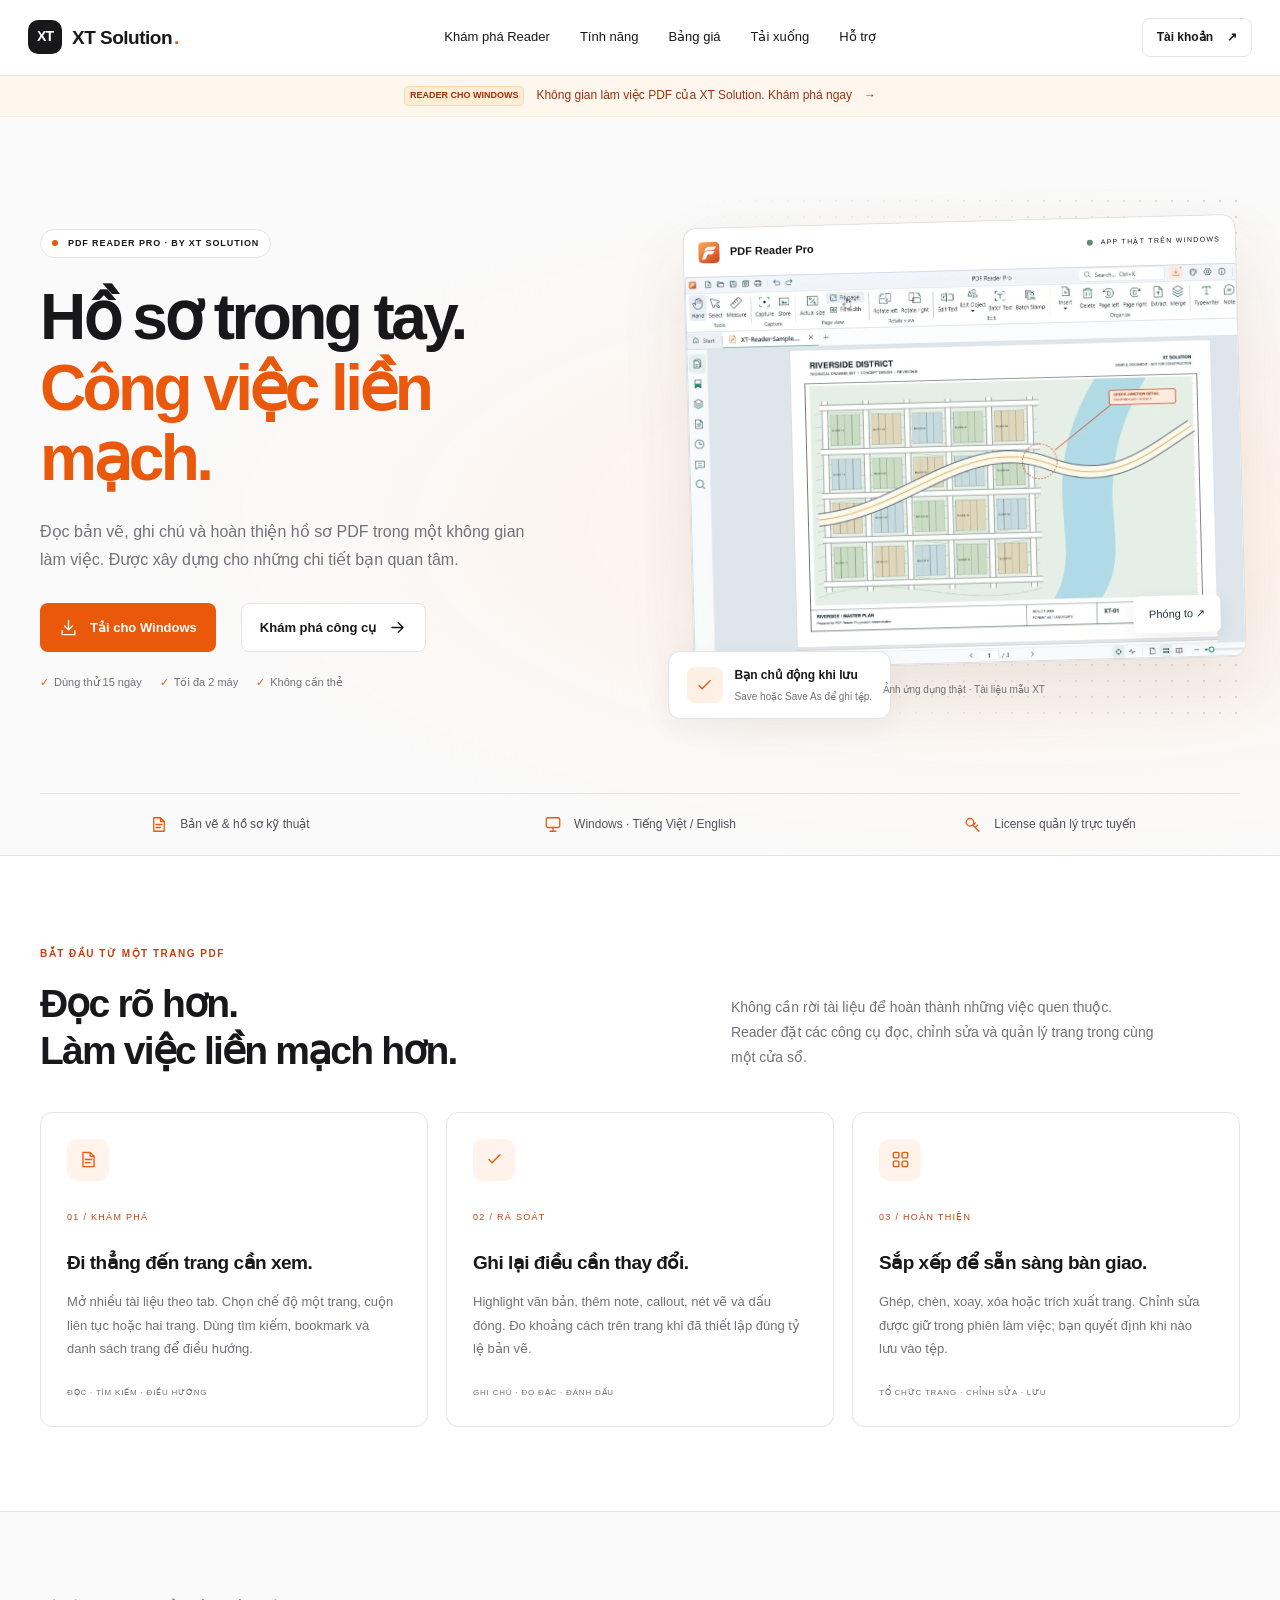
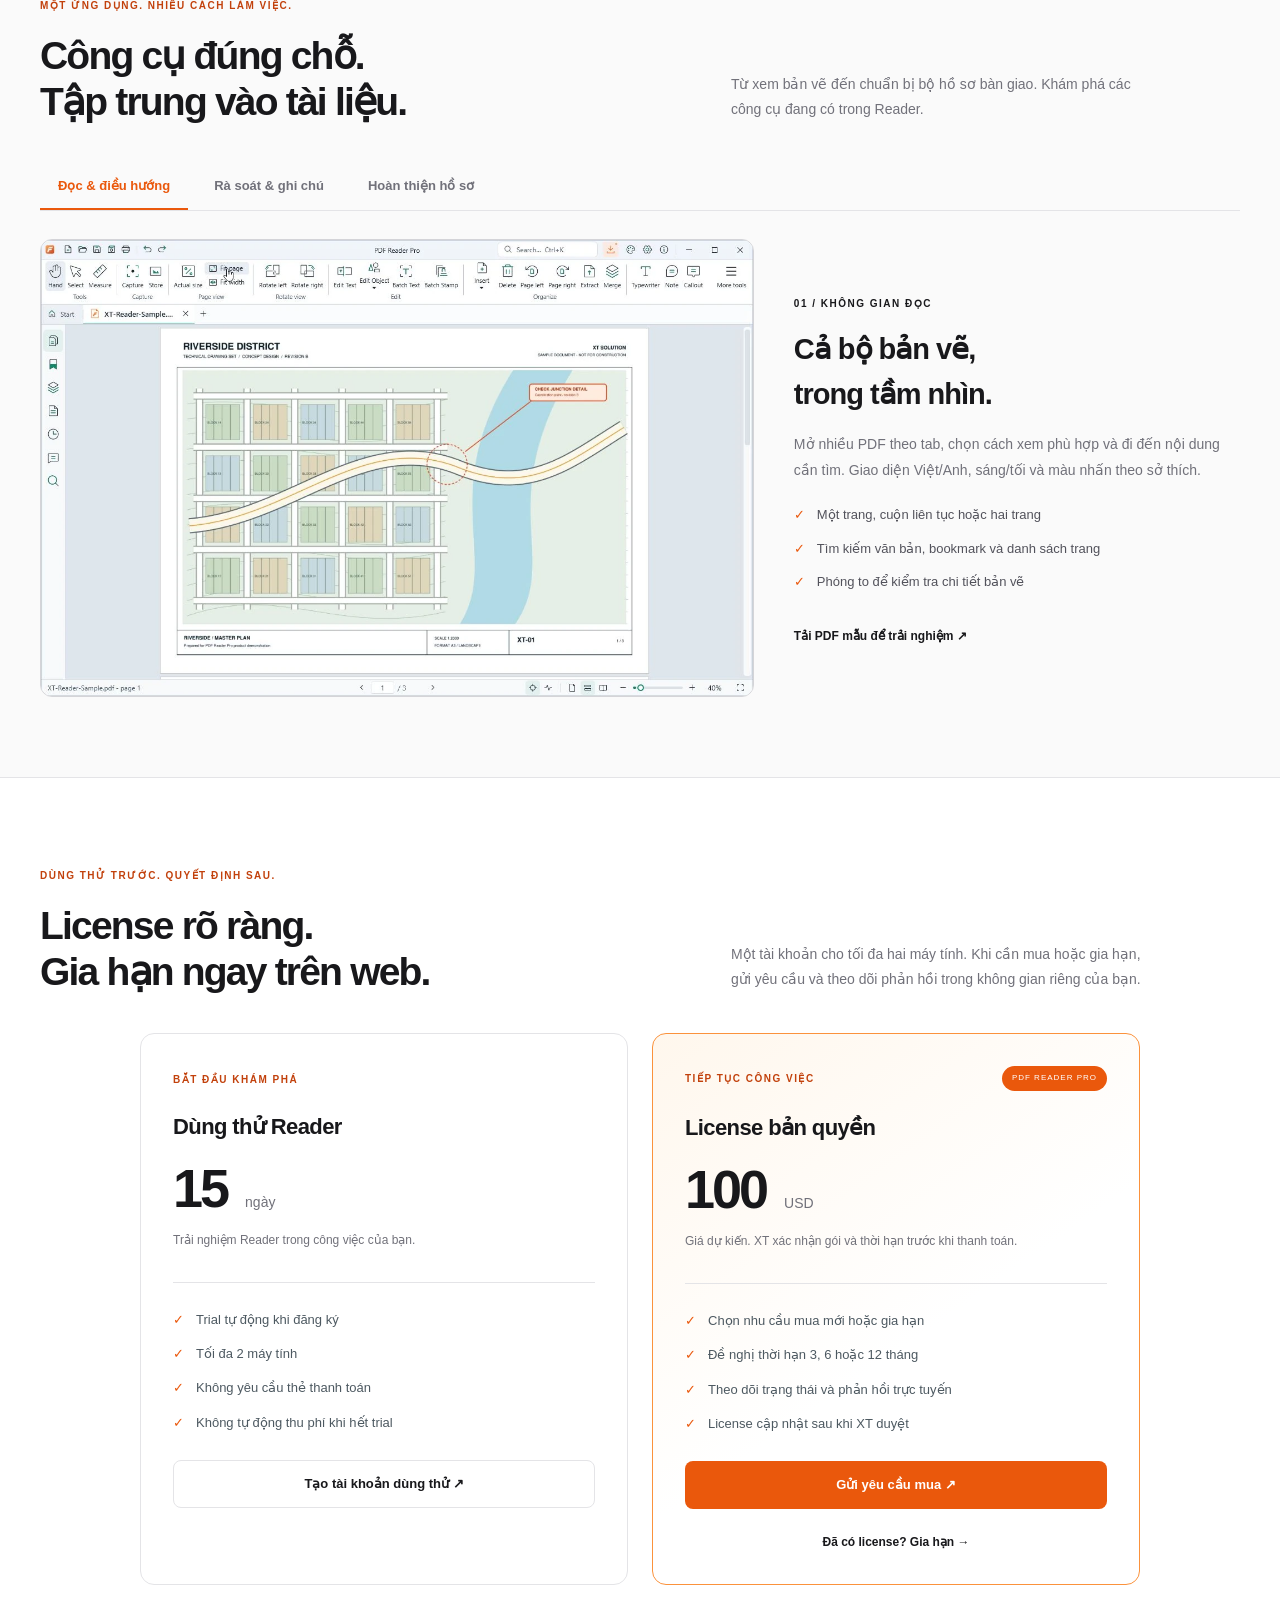
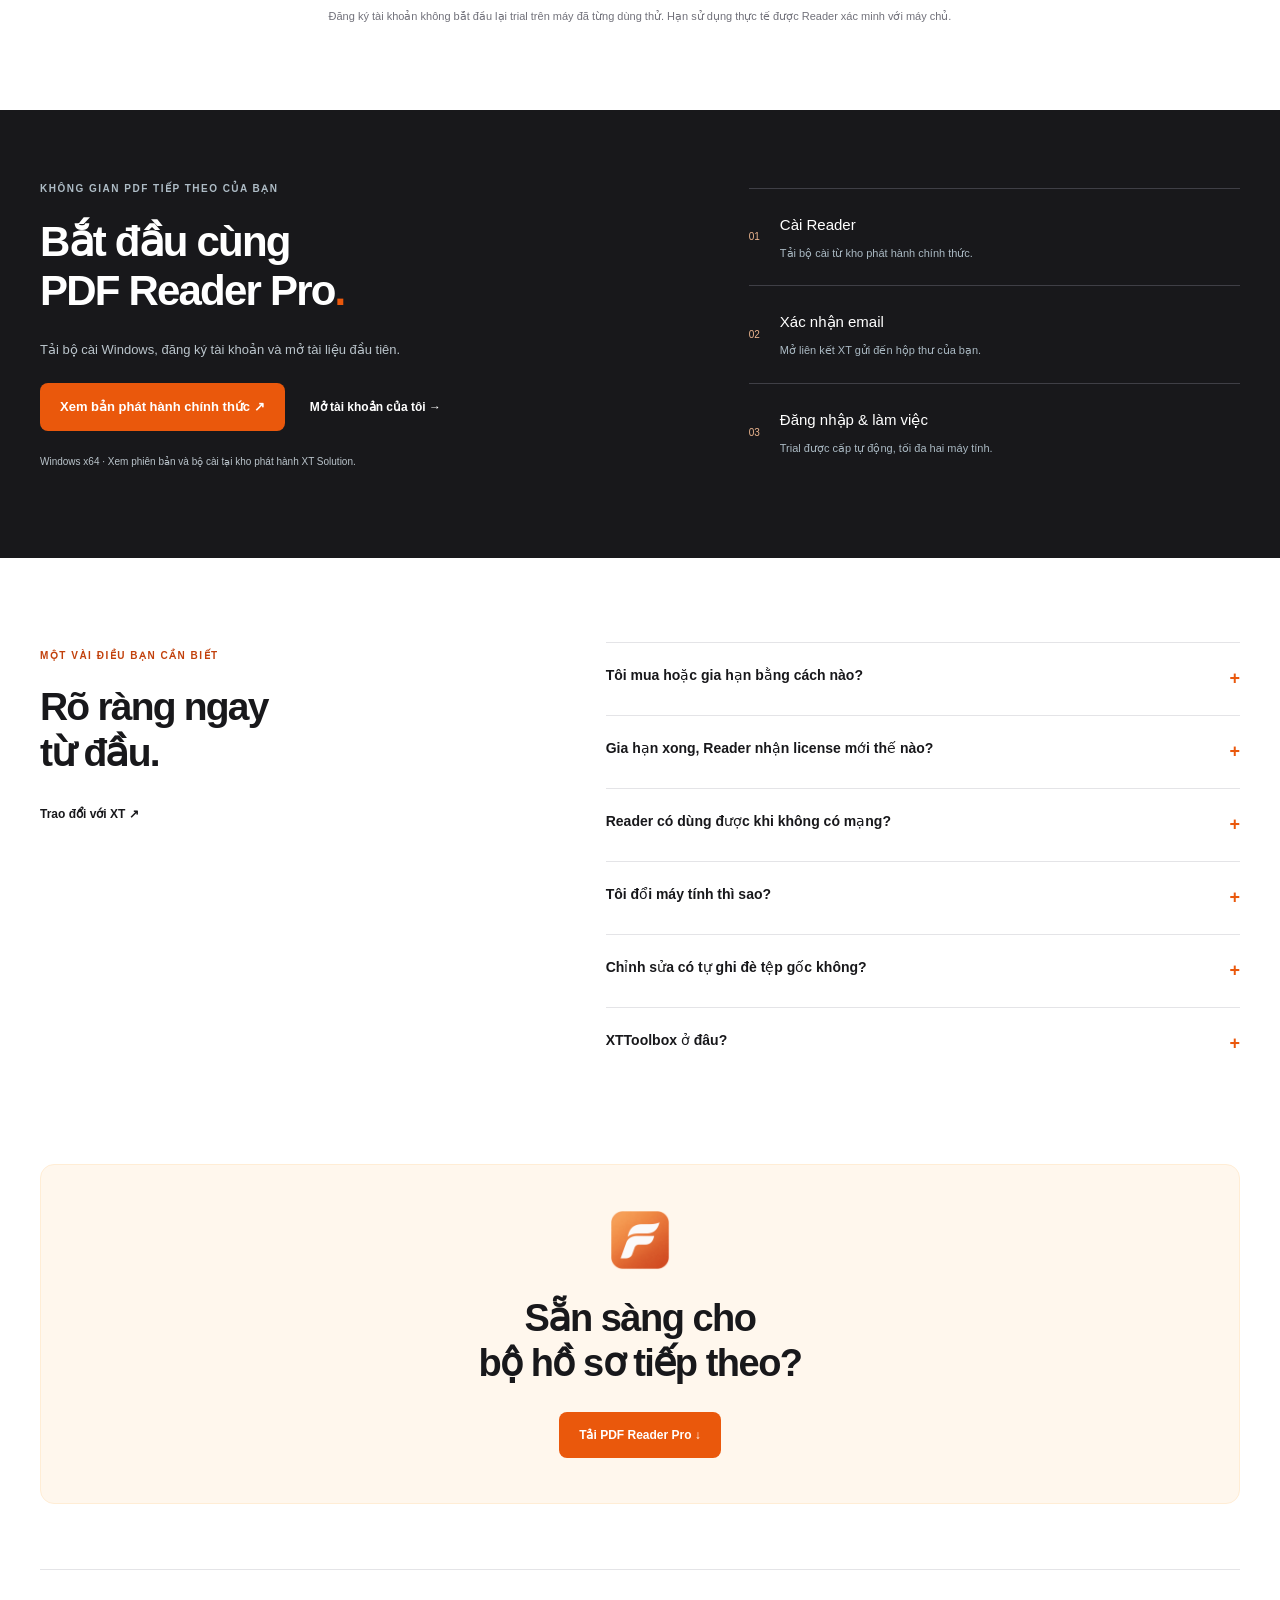
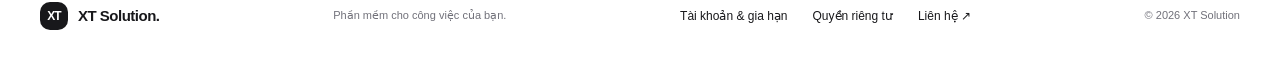
==== commit d822b8c6: "Add files via upload" ====
--- a/index.html
+++ b/index.html
@@ -1,14 +1,13 @@
-<!doctype html>
-<html lang="vi"><head><meta charset="utf-8"><meta name="viewport" content="width=device-width,initial-scale=1"><title>PDF Reader Pro — Không gian làm việc PDF của bạn · XT Solution</title><meta name="description" content="PDF Reader Pro cho Windows: đọc bản vẽ, ghi chú, chỉnh sửa và sắp xếp hồ sơ PDF. Dùng thử tự động 15 ngày, tối đa 2 máy. Quản lý tài khoản và gia hạn trực tuyến."><meta name="theme-color" content="#f8f7f4"><meta name="referrer" content="strict-origin-when-cross-origin"><link rel="canonical" href="https://xt-solution.dev/"><meta property="og:title" content="PDF Reader Pro · Tập trung vào từng chi tiết."><meta property="og:description" content="Không gian làm việc PDF cho bản vẽ và hồ sơ của bạn. Dùng thử 15 ngày trên Windows."><meta property="og:type" content="website"><meta property="og:url" content="https://xt-solution.dev/"><meta property="og:image" content="https://xt-solution.dev/assets/screenshots/reader-live.webp"><meta http-equiv="Content-Security-Policy" content="default-src 'self'; connect-src 'self' https://api.github.com; img-src 'self' data:; script-src 'self'; style-src 'self'; object-src 'none'; base-uri 'self'"><link rel="icon" href="assets/reader-icon.png"><link rel="stylesheet" href="styles.css"><script type="module" src="script.js"></script></head>
-<body><a class="skip" href="#main">Đến nội dung chính</a><header class="header"><a class="brand" href="/" aria-label="XT Solution, trang chủ"><span class="mark">XT</span>XT Solution<span class="brand-dot">.</span></a><nav aria-label="Điều hướng chính"><a href="#workspace">Khám phá Reader</a><a href="#features">Tính năng</a><a href="#license">License</a><a href="#support">Hỗ trợ</a></nav><a class="nav-contact" href="/account/">Tài khoản <span aria-hidden="true">↗</span></a></header>
-<main id="main"><section class="hero wrap"><div class="hero-top"><span class="eyebrow"><span class="dot"></span> PDF READER PRO · DÀNH CHO WINDOWS</span><span class="hero-edition">BY XT SOLUTION / 01</span></div><div class="hero-heading"><h1>Cả bộ hồ sơ.<br><span class="serif">Từng chi tiết.</span></h1><div class="hero-copy"><p>Một không gian PDF gọn gàng để đọc bản vẽ,<br class="desktop"> đánh dấu thay đổi và chuẩn bị hồ sơ.<br class="desktop"> Để bạn tập trung vào phần việc quan trọng.</p><div class="actions"><a class="button primary" href="#download">Tải Reader cho Windows <span>↓</span></a><a class="text-link" href="#workspace">Xem ứng dụng ↗</a></div><div class="hero-meta"><span>15 ngày dùng thử</span><span>2 máy tính / tài khoản</span><span>Không cần thẻ</span></div></div></div>
-<figure class="hero-showcase"><div class="showcase-top"><div><img src="assets/reader-icon.png" width="25" height="25" alt=""><strong>PDF Reader Pro</strong><span>Không gian làm việc PDF</span></div><span class="live-label"><i class="dot"></i> GIAO DIỆN THẬT</span></div><button class="screenshot-button" type="button" data-image="assets/screenshots/reader-live.png" aria-label="Phóng to ảnh ứng dụng PDF Reader Pro"><img src="assets/screenshots/reader-live.webp" width="1280" height="820" fetchpriority="high" alt="PDF Reader Pro thật: thanh công cụ chỉnh sửa và ghi chú, bản vẽ quy hoạch mẫu XT đang mở"><span class="image-expand">Xem rõ giao diện ↗</span></button><figcaption><span>Giao diện ứng dụng thật, chụp trên Windows.</span><span>Tài liệu mẫu do XT Solution tạo · Không dùng hồ sơ khách hàng</span></figcaption></figure></section>
-<div class="workflow-strip wrap"><span>ĐƯỢC LÀM CHO CÔNG VIỆC CỦA BẠN</span><div>Bản vẽ kỹ thuật</div><div>Hồ sơ dự án</div><div>Tài liệu mỗi ngày</div></div>
-<section id="workspace" class="section wrap"><div class="section-heading"><div><span class="eyebrow">BẮT ĐẦU TỪ MỘT TRANG PDF</span><h2>Đọc rõ hơn.<br>Làm việc liền mạch hơn.</h2></div><p>Không cần rời tài liệu để hoàn thành những việc quen thuộc. Reader đặt các công cụ đọc, chỉnh sửa và quản lý trang trong cùng một cửa sổ.</p></div><div class="workflow-grid"><article><span class="step-number">01 / KHÁM PHÁ</span><h3>Đi thẳng đến trang cần xem.</h3><p>Mở nhiều tài liệu theo tab. Chọn chế độ một trang, cuộn liên tục hoặc hai trang. Dùng tìm kiếm, bookmark và danh sách trang để điều hướng.</p><span class="feature-key">ĐỌC · TÌM KIẾM · ĐIỀU HƯỚNG</span></article><article><span class="step-number">02 / RÀ SOÁT</span><h3>Ghi lại điều cần thay đổi.</h3><p>Highlight văn bản, thêm note, callout, nét vẽ và dấu đóng. Đo khoảng cách trên trang khi đã thiết lập đúng tỷ lệ bản vẽ.</p><span class="feature-key">GHI CHÚ · ĐO ĐẠC · ĐÁNH DẤU</span></article><article><span class="step-number">03 / HOÀN THIỆN</span><h3>Sắp xếp để sẵn sàng bàn giao.</h3><p>Ghép, chèn, xoay, xóa hoặc trích xuất trang. Chỉnh sửa được giữ trong phiên làm việc; bạn quyết định khi nào lưu vào tệp.</p><span class="feature-key">TỔ CHỨC TRANG · CHỈNH SỬA · LƯU</span></article></div></section>
-<section id="features" class="features-section"><div class="wrap feature-layout"><div class="feature-lead"><span class="eyebrow">CÔNG CỤ ĐỦ GẦN. NỘI DUNG ĐỦ RÕ.</span><h2>Từ một ghi chú<br>đến cả bộ bản vẽ<span class="orange">.</span></h2><p>Những công cụ thực tế, cho công việc thực tế.</p><a class="text-link" href="assets/XT-Reader-Sample.pdf" download>Tải tài liệu mẫu để trải nghiệm ↗</a></div><div class="feature-list"><article><span>↗</span><div><h3>Chỉnh sửa trực tiếp</h3><p>Sửa chữ trên PDF có lớp văn bản, làm việc với đối tượng và thêm nội dung bằng Typewriter.</p></div></article><article><span>▤</span><div><h3>Làm việc với nhiều trang</h3><p>Chèn, ghép, tách, trích xuất và sắp xếp trang cho hồ sơ cần bàn giao.</p></div></article><article><span>⌕</span><div><h3>Tìm kiếm & OCR</h3><p>Tìm văn bản trong tài liệu có lớp chữ. OCR giúp tạo bản có thể tìm kiếm từ nội dung scan.</p></div></article><article><span>◫</span><div><h3>Đọc theo cách của bạn</h3><p>Chế độ sáng/tối, màu nhấn, giao diện Việt/Anh và nhiều chế độ xem trang.</p></div></article><article><span>▣</span><div><h3>In & xuất hồ sơ</h3><p>Chuẩn bị trang, đánh dấu, header/footer và in tài liệu ngay trong Reader.</p></div></article></div></div></section>
-<section id="license" class="section wrap"><div class="section-heading"><div><span class="eyebrow">DÙNG THỬ TRƯỚC. QUYẾT ĐỊNH SAU.</span><h2>License rõ ràng.<br>Gia hạn ngay trên web.</h2></div><p>Một tài khoản cho tối đa hai máy tính. Khi cần mua hoặc gia hạn, gửi yêu cầu và theo dõi phản hồi trong không gian riêng của bạn.</p></div><div class="pricing-grid"><article class="pricing-card trial-card"><span class="eyebrow">BẮT ĐẦU KHÁM PHÁ</span><h3>Dùng thử Reader</h3><div class="price">15 <span>ngày</span></div><p>Trải nghiệm Reader trong công việc của bạn.</p><ul><li>Trial tự động khi đăng ký</li><li>Tối đa 2 máy tính</li><li>Không yêu cầu thẻ thanh toán</li><li>Không tự động thu phí khi hết trial</li></ul><a class="button secondary" href="/account/?mode=signup">Tạo tài khoản dùng thử ↗</a></article><article class="pricing-card paid-card"><div class="pricing-title"><span class="eyebrow">TIẾP TỤC CÔNG VIỆC</span><span class="price-badge">PDF READER PRO</span></div><h3>License bản quyền</h3><div class="price">100 <span>USD</span></div><p>Giá dự kiến. XT xác nhận gói và thời hạn trước khi thanh toán.</p><ul><li>Chọn nhu cầu mua mới hoặc gia hạn</li><li>Đề nghị thời hạn 3, 6 hoặc 12 tháng</li><li>Theo dõi trạng thái và phản hồi trực tuyến</li><li>License cập nhật sau khi XT duyệt</li></ul><div class="pricing-actions"><a class="button primary" href="/account/?intent=purchase">Gửi yêu cầu mua ↗</a><a class="text-link" href="/account/?intent=renewal#renew">Đã có license? Gia hạn →</a></div></article></div><p class="pricing-foot">Đăng ký tài khoản không bắt đầu lại trial trên máy đã từng dùng thử. Hạn sử dụng thực tế được Reader xác minh với máy chủ.</p></section>
-<section id="download" class="download-section"><div class="wrap download-layout"><div><span class="eyebrow">KHÔNG GIAN PDF TIẾP THEO CỦA BẠN</span><h2>Bắt đầu cùng<br>PDF Reader Pro<span class="orange">.</span></h2><p>Tải bộ cài Windows, đăng ký tài khoản và mở tài liệu đầu tiên.</p><div class="actions"><a id="download-button" class="button primary" href="https://github.com/xuantoi2012/PDFReaderPro-Releases/releases/latest" target="_blank" rel="noopener noreferrer">Xem bản phát hành chính thức ↗</a><a class="text-link" href="/account/">Mở tài khoản của tôi →</a></div><p id="release-info" class="download-meta" role="status">Windows x64 · Bộ cài từ kho phát hành XT Solution</p></div><div class="download-steps"><div><span>01</span><p><strong>Cài Reader</strong><small>Tải bộ cài từ kho phát hành chính thức.</small></p></div><div><span>02</span><p><strong>Xác nhận email</strong><small>Mở liên kết XT gửi đến hộp thư của bạn.</small></p></div><div><span>03</span><p><strong>Đăng nhập & làm việc</strong><small>Trial được cấp tự động, tối đa hai máy tính.</small></p></div></div></div></section>
-<section id="support" class="section wrap faq-section"><div><span class="eyebrow">MỘT VÀI ĐIỀU BẠN CẦN BIẾT</span><h2>Rõ ràng ngay<br>từ đầu.</h2><a class="text-link" href="mailto:contact@xt-solution.dev">Trao đổi với XT ↗</a></div><div class="faq-list"><details><summary>Tôi mua hoặc gia hạn bằng cách nào?</summary><p>Đăng nhập mục Tài khoản, chọn mua mới hoặc gia hạn, chọn thời hạn và gửi yêu cầu. XT phản hồi thông tin gói/thanh toán tại đó. Sau khi bạn hoàn tất thanh toán và XT duyệt, hạn license mới sẽ xuất hiện trong tài khoản.</p></details><details><summary>Gia hạn xong, Reader nhận license mới thế nào?</summary><p>Mở About → Manage license → Check again trong Reader khi có mạng. Ứng dụng sẽ xác minh và nhận hạn mới. Website không yêu cầu bạn nhập mật khẩu ứng dụng vào liên kết gia hạn.</p></details><details><summary>Reader có dùng được khi không có mạng?</summary><p>Token license đã xác minh có thời gian ngoại tuyến tối đa 7 ngày, trong giới hạn hạn license. Bạn cần kết nối lại khi Reader yêu cầu xác minh.</p></details><details><summary>Tôi đổi máy tính thì sao?</summary><p>Mỗi tài khoản dùng tối đa 2 máy. Vào Tài khoản trên web để gỡ máy cũ, sau đó đăng nhập Reader trên máy mới. Token ngoại tuyến đã cấp trên máy cũ có thể còn hiệu lực đến khi hết hạn.</p></details><details><summary>Chỉnh sửa có tự ghi đè tệp gốc không?</summary><p>Các thay đổi trong phiên làm việc được giữ tạm. Bạn chọn Save hoặc Save As để ghi tệp thật. Hãy lưu trước khi đóng nếu muốn giữ các chỉnh sửa.</p></details><details><summary>XTToolbox ở đâu?</summary><p>XTToolbox sẽ có không gian riêng trong hệ sinh thái XT. Website hiện tập trung vào PDF Reader Pro để hoàn thiện trải nghiệm tài khoản, license và hỗ trợ.</p></details></div></section>
-<section class="closing wrap"><img src="assets/reader-icon.png" width="60" height="60" alt=""><h2>Hẹn gặp bạn ở<br>tài liệu tiếp theo.</h2><a class="button primary" href="#download">Tải PDF Reader Pro ↓</a></section></main>
-<footer class="site-footer wrap"><a class="brand" href="/"><span class="mark">XT</span>XT Solution.</a><p>Phần mềm cho công việc của bạn.</p><div><a href="/account/">Tài khoản & gia hạn</a><a href="/privacy/">Quyền riêng tư</a><a href="mailto:contact@xt-solution.dev">Liên hệ ↗</a></div><span>© 2026 XT Solution</span></footer>
-<dialog id="image-dialog" aria-label="Ảnh giao diện Reader"><button id="close-image" type="button" aria-label="Đóng ảnh">×</button><img id="expanded-image" alt="Giao diện thật của PDF Reader Pro đang mở tài liệu mẫu XT"><p>PDF Reader Pro · Ảnh chụp ứng dụng thật trên Windows · Tài liệu mẫu XT Solution</p></dialog></body></html>
+<!doctype html>
+<html lang="vi"><head><meta charset="utf-8"><meta name="viewport" content="width=device-width,initial-scale=1"><title>PDF Reader Pro — Không gian làm việc PDF của bạn · XT Solution</title><meta name="description" content="PDF Reader Pro cho Windows: đọc bản vẽ, ghi chú, chỉnh sửa và sắp xếp hồ sơ PDF. Dùng thử tự động 15 ngày, tối đa 2 máy. Quản lý tài khoản và gia hạn trực tuyến."><meta name="theme-color" content="#f8f7f4"><meta name="referrer" content="strict-origin-when-cross-origin"><link rel="canonical" href="https://xt-solution.dev/"><meta property="og:title" content="PDF Reader Pro · Tập trung vào từng chi tiết."><meta property="og:description" content="Không gian làm việc PDF cho bản vẽ và hồ sơ của bạn. Dùng thử 15 ngày trên Windows."><meta property="og:type" content="website"><meta property="og:url" content="https://xt-solution.dev/"><meta property="og:image" content="https://xt-solution.dev/assets/screenshots/reader-live.webp"><meta http-equiv="Content-Security-Policy" content="default-src 'self'; connect-src 'self' https://api.github.com; img-src 'self' data:; script-src 'self'; style-src 'self'; object-src 'none'; base-uri 'self'"><link rel="icon" href="assets/reader-icon.png"><link rel="stylesheet" href="styles.css"><link rel="stylesheet" href="assets/xt-ui.css"><link rel="stylesheet" href="assets/marketing.css"><script type="module" src="script.js"></script></head>
+<body><a class="skip" href="#main">Đến nội dung chính</a><header class="header"><a class="brand" href="/" aria-label="XT Solution, trang chủ"><span class="mark">XT</span>XT Solution<span class="brand-dot">.</span></a><nav aria-label="Điều hướng chính"><a href="#workspace">Khám phá Reader</a><a href="#features">Tính năng</a><a href="#license">Bảng giá</a><a href="/downloads/">Tải xuống</a><a href="#support">Hỗ trợ</a></nav><a class="nav-contact" href="/account/">Tài khoản <span aria-hidden="true">↗</span></a></header>
+<main id="main"><a class="announcement" href="/downloads/"><span>READER CHO WINDOWS</span>Không gian làm việc PDF của XT Solution. Khám phá ngay <b>→</b></a>
+<section class="hero-v2"><div class="wrap hero-inner"><div class="hero-copy"><span class="eyebrow"><span class="dot"></span> PDF READER PRO · BY XT SOLUTION</span><h1>Hồ sơ trong tay.<br><span>Công việc liền mạch.</span></h1><p>Đọc bản vẽ, ghi chú và hoàn thiện hồ sơ PDF trong một không gian làm việc. Được xây dựng cho những chi tiết bạn quan tâm.</p><div class="actions"><a class="button primary" href="/downloads/"><svg class="xt-icon" aria-hidden="true"><use href="/assets/icons.svg#download"></use></svg> Tải cho Windows</a><a class="button secondary" href="#features">Khám phá công cụ <svg class="xt-icon" aria-hidden="true"><use href="/assets/icons.svg#arrow"></use></svg></a></div><div class="hero-meta"><span>Dùng thử 15 ngày</span><span>Tối đa 2 máy</span><span>Không cần thẻ</span></div></div><div class="hero-visual"><figure class="hero-app"><div class="showcase-top"><div><img src="assets/reader-icon.png" width="22" height="22" alt=""><strong>PDF Reader Pro</strong></div><span class="live-label"><i class="dot"></i> APP THẬT TRÊN WINDOWS</span></div><button class="screenshot-button" type="button" data-image="assets/screenshots/reader-live.png" aria-label="Phóng to giao diện Reader thật"><img src="assets/screenshots/reader-live.webp" width="1280" height="820" fetchpriority="high" alt="Ảnh chụp PDF Reader Pro trên Windows đang mở bản vẽ mẫu XT"><span class="image-expand">Phóng to ↗</span></button></figure><div class="floating-tool"><span><svg class="xt-icon" aria-hidden="true"><use href="/assets/icons.svg#check"></use></svg></span><div><b>Bạn chủ động khi lưu</b><small>Save hoặc Save As để ghi tệp.</small></div></div><p class="visual-caption">Ảnh ứng dụng thật · Tài liệu mẫu XT</p></div></div><div class="wrap hero-bottom"><div><svg class="xt-icon" aria-hidden="true"><use href="/assets/icons.svg#file"></use></svg> Bản vẽ & hồ sơ kỹ thuật</div><div><svg class="xt-icon" aria-hidden="true"><use href="/assets/icons.svg#monitor"></use></svg> Windows · Tiếng Việt / English</div><div><svg class="xt-icon" aria-hidden="true"><use href="/assets/icons.svg#key"></use></svg> License quản lý trực tuyến</div></div></section>
+<section id="workspace" class="section wrap"><div class="section-heading"><div><span class="eyebrow">BẮT ĐẦU TỪ MỘT TRANG PDF</span><h2>Đọc rõ hơn.<br>Làm việc liền mạch hơn.</h2></div><p>Không cần rời tài liệu để hoàn thành những việc quen thuộc. Reader đặt các công cụ đọc, chỉnh sửa và quản lý trang trong cùng một cửa sổ.</p></div><div class="workflow-grid"><article><span class="step-icon"><svg class="xt-icon" aria-hidden="true"><use href="/assets/icons.svg#file"></use></svg></span><span class="step-number">01 / KHÁM PHÁ</span><h3>Đi thẳng đến trang cần xem.</h3><p>Mở nhiều tài liệu theo tab. Chọn chế độ một trang, cuộn liên tục hoặc hai trang. Dùng tìm kiếm, bookmark và danh sách trang để điều hướng.</p><span class="feature-key">ĐỌC · TÌM KIẾM · ĐIỀU HƯỚNG</span></article><article><span class="step-icon"><svg class="xt-icon" aria-hidden="true"><use href="/assets/icons.svg#check"></use></svg></span><span class="step-number">02 / RÀ SOÁT</span><h3>Ghi lại điều cần thay đổi.</h3><p>Highlight văn bản, thêm note, callout, nét vẽ và dấu đóng. Đo khoảng cách trên trang khi đã thiết lập đúng tỷ lệ bản vẽ.</p><span class="feature-key">GHI CHÚ · ĐO ĐẠC · ĐÁNH DẤU</span></article><article><span class="step-icon"><svg class="xt-icon" aria-hidden="true"><use href="/assets/icons.svg#grid"></use></svg></span><span class="step-number">03 / HOÀN THIỆN</span><h3>Sắp xếp để sẵn sàng bàn giao.</h3><p>Ghép, chèn, xoay, xóa hoặc trích xuất trang. Chỉnh sửa được giữ trong phiên làm việc; bạn quyết định khi nào lưu vào tệp.</p><span class="feature-key">TỔ CHỨC TRANG · CHỈNH SỬA · LƯU</span></article></div></section>
+<section id="features" class="feature-studio"><div class="wrap"><div class="section-heading"><div><span class="eyebrow">MỘT ỨNG DỤNG. NHIỀU CÁCH LÀM VIỆC.</span><h2>Công cụ đúng chỗ.<br>Tập trung vào tài liệu.</h2></div><p>Từ xem bản vẽ đến chuẩn bị bộ hồ sơ bàn giao. Khám phá các công cụ đang có trong Reader.</p></div><div class="studio-tabs" role="tablist" aria-label="Khám phá Reader"><button id="tool-read" role="tab" aria-selected="true" aria-controls="studio-read" tabindex="0">Đọc & điều hướng</button><button id="tool-review" role="tab" aria-selected="false" aria-controls="studio-review" tabindex="-1">Rà soát & ghi chú</button><button id="tool-organize" role="tab" aria-selected="false" aria-controls="studio-organize" tabindex="-1">Hoàn thiện hồ sơ</button></div><div class="studio-panel" id="studio-read" role="tabpanel" aria-labelledby="tool-read" tabindex="0"><button class="studio-image screenshot-button" type="button" data-image="assets/screenshots/reader-live.png" aria-label="Xem toàn bộ ảnh ứng dụng thật"><img src="assets/screenshots/reader-live.webp" width="1280" height="820" loading="lazy" alt="Ảnh giao diện Reader thật với các công cụ đọc, ghi chú và tổ chức trang"></button><div><span class="eyebrow">01 / KHÔNG GIAN ĐỌC</span><h3>Cả bộ bản vẽ,<br>trong tầm nhìn.</h3><p>Mở nhiều PDF theo tab, chọn cách xem phù hợp và đi đến nội dung cần tìm. Giao diện Việt/Anh, sáng/tối và màu nhấn theo sở thích.</p><ul><li>Một trang, cuộn liên tục hoặc hai trang</li><li>Tìm kiếm văn bản, bookmark và danh sách trang</li><li>Phóng to để kiểm tra chi tiết bản vẽ</li></ul><a class="text-link" href="assets/XT-Reader-Sample.pdf" download>Tải PDF mẫu để trải nghiệm ↗</a></div></div><div class="studio-panel" id="studio-review" role="tabpanel" aria-labelledby="tool-review" tabindex="0" hidden><button class="studio-image screenshot-button" type="button" data-image="assets/screenshots/reader-live.png" aria-label="Xem toàn bộ ảnh ứng dụng thật"><img src="assets/screenshots/reader-live.webp" width="1280" height="820" loading="lazy" alt="Ảnh giao diện Reader thật với các công cụ đọc, ghi chú và tổ chức trang"></button><div><span class="eyebrow">02 / RÀ SOÁT TÀI LIỆU</span><h3>Để mỗi nhận xét<br>đều rõ ràng.</h3><p>Đánh dấu điều cần sửa ngay trên tài liệu. Kết hợp ghi chú, callout và công cụ đo với tỷ lệ bản vẽ đã thiết lập.</p><ul><li>Highlight, note, callout và dấu đóng</li><li>Đo khoảng cách theo tỷ lệ bạn thiết lập</li><li>Typewriter và chỉnh sửa chữ có lớp văn bản</li></ul><a class="text-link" href="assets/XT-Reader-Sample.pdf" download>Tải PDF mẫu để trải nghiệm ↗</a></div></div><div class="studio-panel" id="studio-organize" role="tabpanel" aria-labelledby="tool-organize" tabindex="0" hidden><button class="studio-image screenshot-button" type="button" data-image="assets/screenshots/reader-live.png" aria-label="Xem toàn bộ ảnh ứng dụng thật"><img src="assets/screenshots/reader-live.webp" width="1280" height="820" loading="lazy" alt="Ảnh giao diện Reader thật với các công cụ đọc, ghi chú và tổ chức trang"></button><div><span class="eyebrow">03 / CHUẨN BỊ BÀN GIAO</span><h3>Từ nhiều trang rời,<br>thành một bộ hồ sơ.</h3><p>Sắp xếp nội dung trước khi in hoặc bàn giao. Các chỉnh sửa được giữ trong phiên làm việc, bạn chọn thời điểm lưu vào tệp.</p><ul><li>Chèn, ghép, xoay, xóa và trích xuất trang</li><li>Header/footer và công cụ in hồ sơ</li><li>Save / Save As khi bạn sẵn sàng</li></ul><a class="text-link" href="assets/XT-Reader-Sample.pdf" download>Tải PDF mẫu để trải nghiệm ↗</a></div></div></div></section>
+<section id="license" class="section wrap"><div class="section-heading"><div><span class="eyebrow">DÙNG THỬ TRƯỚC. QUYẾT ĐỊNH SAU.</span><h2>License rõ ràng.<br>Gia hạn ngay trên web.</h2></div><p>Một tài khoản cho tối đa hai máy tính. Khi cần mua hoặc gia hạn, gửi yêu cầu và theo dõi phản hồi trong không gian riêng của bạn.</p></div><div class="pricing-grid"><article class="pricing-card trial-card"><span class="eyebrow">BẮT ĐẦU KHÁM PHÁ</span><h3>Dùng thử Reader</h3><div class="price">15 <span>ngày</span></div><p>Trải nghiệm Reader trong công việc của bạn.</p><ul><li>Trial tự động khi đăng ký</li><li>Tối đa 2 máy tính</li><li>Không yêu cầu thẻ thanh toán</li><li>Không tự động thu phí khi hết trial</li></ul><a class="button secondary" href="/account/?mode=signup">Tạo tài khoản dùng thử ↗</a></article><article class="pricing-card paid-card"><div class="pricing-title"><span class="eyebrow">TIẾP TỤC CÔNG VIỆC</span><span class="price-badge">PDF READER PRO</span></div><h3>License bản quyền</h3><div class="price">100 <span>USD</span></div><p>Giá dự kiến. XT xác nhận gói và thời hạn trước khi thanh toán.</p><ul><li>Chọn nhu cầu mua mới hoặc gia hạn</li><li>Đề nghị thời hạn 3, 6 hoặc 12 tháng</li><li>Theo dõi trạng thái và phản hồi trực tuyến</li><li>License cập nhật sau khi XT duyệt</li></ul><div class="pricing-actions"><a class="button primary" href="/account/?intent=purchase">Gửi yêu cầu mua ↗</a><a class="text-link" href="/account/?intent=renewal#renew">Đã có license? Gia hạn →</a></div></article></div><p class="pricing-foot">Đăng ký tài khoản không bắt đầu lại trial trên máy đã từng dùng thử. Hạn sử dụng thực tế được Reader xác minh với máy chủ.</p></section>
+<section id="download" class="download-section"><div class="wrap download-layout"><div><span class="eyebrow">KHÔNG GIAN PDF TIẾP THEO CỦA BẠN</span><h2>Bắt đầu cùng<br>PDF Reader Pro<span class="orange">.</span></h2><p>Tải bộ cài Windows, đăng ký tài khoản và mở tài liệu đầu tiên.</p><div class="actions"><a id="download-button" class="button primary" href="https://github.com/xuantoi2012/PDFReaderPro-Releases/releases/latest" target="_blank" rel="noopener noreferrer">Xem bản phát hành chính thức ↗</a><a class="text-link" href="/account/">Mở tài khoản của tôi →</a></div><p id="release-info" class="download-meta" role="status">Windows x64 · Bộ cài từ kho phát hành XT Solution</p></div><div class="download-steps"><div><span>01</span><p><strong>Cài Reader</strong><small>Tải bộ cài từ kho phát hành chính thức.</small></p></div><div><span>02</span><p><strong>Xác nhận email</strong><small>Mở liên kết XT gửi đến hộp thư của bạn.</small></p></div><div><span>03</span><p><strong>Đăng nhập & làm việc</strong><small>Trial được cấp tự động, tối đa hai máy tính.</small></p></div></div></div></section>
+<section id="support" class="section wrap faq-section"><div><span class="eyebrow">MỘT VÀI ĐIỀU BẠN CẦN BIẾT</span><h2>Rõ ràng ngay<br>từ đầu.</h2><a class="text-link" href="mailto:contact@xt-solution.dev">Trao đổi với XT ↗</a></div><div class="faq-list"><details><summary>Tôi mua hoặc gia hạn bằng cách nào?</summary><p>Đăng nhập mục Tài khoản, chọn mua mới hoặc gia hạn, chọn thời hạn và gửi yêu cầu. XT phản hồi thông tin gói/thanh toán tại đó. Sau khi bạn hoàn tất thanh toán và XT duyệt, hạn license mới sẽ xuất hiện trong tài khoản.</p></details><details><summary>Gia hạn xong, Reader nhận license mới thế nào?</summary><p>Mở About → Manage license → Check again trong Reader khi có mạng. Ứng dụng sẽ xác minh và nhận hạn mới. Website không yêu cầu bạn nhập mật khẩu ứng dụng vào liên kết gia hạn.</p></details><details><summary>Reader có dùng được khi không có mạng?</summary><p>Token license đã xác minh có thời gian ngoại tuyến tối đa 7 ngày, trong giới hạn hạn license. Bạn cần kết nối lại khi Reader yêu cầu xác minh.</p></details><details><summary>Tôi đổi máy tính thì sao?</summary><p>Mỗi tài khoản dùng tối đa 2 máy. Vào Tài khoản trên web để gỡ máy cũ, sau đó đăng nhập Reader trên máy mới. Token ngoại tuyến đã cấp trên máy cũ có thể còn hiệu lực đến khi hết hạn.</p></details><details><summary>Chỉnh sửa có tự ghi đè tệp gốc không?</summary><p>Các thay đổi trong phiên làm việc được giữ tạm. Bạn chọn Save hoặc Save As để ghi tệp thật. Hãy lưu trước khi đóng nếu muốn giữ các chỉnh sửa.</p></details><details><summary>XTToolbox ở đâu?</summary><p>XTToolbox sẽ có không gian riêng trong hệ sinh thái XT. Website hiện tập trung vào PDF Reader Pro để hoàn thiện trải nghiệm tài khoản, license và hỗ trợ.</p></details></div></section>
+<section class="closing wrap"><img src="assets/reader-icon.png" width="60" height="60" alt=""><h2>Sẵn sàng cho<br>bộ hồ sơ tiếp theo?</h2><a class="button primary" href="/downloads/">Tải PDF Reader Pro ↓</a></section></main>
+<footer class="site-footer wrap"><a class="brand" href="/"><span class="mark">XT</span>XT Solution.</a><p>Phần mềm cho công việc của bạn.</p><div><a href="/account/">Tài khoản & gia hạn</a><a href="/privacy/">Quyền riêng tư</a><a href="mailto:contact@xt-solution.dev">Liên hệ ↗</a></div><span>© 2026 XT Solution</span></footer>
+<dialog id="image-dialog" aria-label="Ảnh giao diện Reader"><button id="close-image" type="button" aria-label="Đóng ảnh">×</button><img id="expanded-image" alt="Giao diện thật của PDF Reader Pro đang mở tài liệu mẫu XT"><p>PDF Reader Pro · Ảnh chụp ứng dụng thật trên Windows · Tài liệu mẫu XT Solution</p></dialog></body></html>
--- a/assets/xt-ui.css
+++ b/assets/xt-ui.css
@@ -0,0 +1,11 @@
+/* Shared XT design tokens. Local assets only; no external fonts or trackers. */
+:root{--accent:#ea580c;--accent-dark:#c2410c;--ink:#18181b;--muted:#71717a;--line:#e4e4e7;--bg:#fafafa;--radius:12px;font-family:'Segoe UI',Arial,sans-serif}
+.xt-icon{width:19px;height:19px;fill:none;stroke:currentColor;stroke-width:1.7;stroke-linecap:round;stroke-linejoin:round;flex-shrink:0;vertical-align:middle}
+.mark,.brand-mark,.mini-logo{background:#18181b;color:white;border-radius:10px;font-weight:800;letter-spacing:-1px}
+.button,.primary,.secondary{border-radius:8px;font-weight:600;transition:background .15s,border-color .15s}
+.primary{background:var(--accent)}.primary:hover{background:var(--accent-dark)}
+.secondary{border-color:var(--line);background:white;color:var(--ink)}
+.eyebrow{font-size:10px;font-weight:650;letter-spacing:1.5px}
+:focus-visible{outline:3px solid #fb923c80;outline-offset:3px}
+button:disabled{cursor:not-allowed}
+@media(prefers-reduced-motion:reduce){html{scroll-behavior:auto}*,*::before,*::after{animation:none!important;transition:none!important}}
--- a/assets/marketing.css
+++ b/assets/marketing.css
@@ -0,0 +1,3 @@
+body{background:#fff}.header{max-width:none;padding:18px max(28px,calc((100vw - 1240px)/2));background:#ffffffee;position:sticky;top:0;z-index:20;backdrop-filter:blur(16px)}.header nav{font-size:13px;gap:30px}.header .nav-contact{border:1px solid var(--line);border-radius:8px;padding:9px 14px;gap:14px}.wrap{width:min(1240px,calc(100% - 80px))}.brand{font-size:19px;letter-spacing:-.5px}.announcement{display:flex;align-items:center;justify-content:center;gap:12px;padding:10px 20px;background:#fff7ed;color:#9a3412;font-size:12px;text-align:center;border-bottom:1px solid #ffedd5}.announcement span{font-size:9px;font-weight:700;background:#ffedd5;border:1px solid #fed7aa;border-radius:4px;padding:2px 5px}.hero-v2{position:relative;overflow:hidden;padding:76px 0 0;background:radial-gradient(ellipse at 80% 55%,#fff1e6,transparent 60%),#fafafa;border-bottom:1px solid var(--line)}.hero-v2 .hero-inner{display:grid;grid-template-columns:1fr 1fr;gap:55px;align-items:center;padding-bottom:66px}.hero-v2 .eyebrow{border:1px solid var(--line);background:#fff;border-radius:30px;padding:7px 11px;font-size:9px;letter-spacing:.9px}.hero-v2 h1{font-size:clamp(48px,5vw,70px);line-height:1.1;font-weight:650;letter-spacing:-3.6px;margin:24px 0}.hero-v2 h1 span{color:var(--accent)}.hero-v2 .hero-copy>p{font-size:16px;line-height:1.8;max-width:490px;margin:0 0 28px}.hero-v2 .button{padding:14px 18px;font-size:13px;gap:12px}.hero-v2 .hero-meta{font-size:11px;gap:18px;margin-top:22px}.hero-visual{position:relative;padding:28px 0 30px 20px;min-width:0}.hero-visual:before{content:'';position:absolute;inset:0;background-image:radial-gradient(#e4d5c9 .8px,transparent .8px);background-size:16px 16px;mask-image:linear-gradient(90deg,transparent,#000)}.hero-app{position:relative;margin:0;background:#fff;border:1px solid #e1dfdc;border-radius:14px;box-shadow:0 30px 70px #43301a16;overflow:hidden;transform:rotate(-1.5deg)}.hero-app .screenshot-button{aspect-ratio:1.4;overflow:hidden}.hero-app img{width:100%;height:100%;object-fit:cover;object-position:top left}.hero-app .showcase-top{padding:13px 14px}.hero-app .showcase-top img{width:22px;height:22px;object-fit:contain}.hero-app .showcase-top strong{font-size:11px}.hero-app .live-label{font-size:7px}.visual-caption{position:relative;text-align:center;font-size:10px;color:var(--muted);margin:18px 0 0}.floating-tool{position:absolute;bottom:8px;left:0;background:white;border:1px solid var(--line);border-radius:12px;padding:14px 18px;box-shadow:0 8px 28px #27272a0c;display:flex;align-items:center;gap:12px;font-size:12px}.floating-tool>span{display:grid;place-items:center;width:36px;height:36px;background:#fff0e5;color:var(--accent);border-radius:8px}.floating-tool b,.floating-tool small{display:block}.floating-tool small{color:var(--muted);font-size:10px;margin-top:4px}.hero-bottom{display:grid;grid-template-columns:repeat(3,1fr);border-top:1px solid var(--line);padding:21px 0;gap:30px}.hero-bottom>div{display:flex;align-items:center;justify-content:center;gap:12px;font-size:12px;color:#52525b}.hero-bottom .xt-icon{color:var(--accent);width:18px}.section{padding-block:84px}.section-heading{gap:80px;margin-bottom:38px}.section-heading h2,h2{font-size:39px;font-weight:600;letter-spacing:-1.8px}.section-heading .eyebrow,.feature-lead .eyebrow,.pricing-card .eyebrow{color:var(--accent-dark)}.section-heading>p{font-size:14px;line-height:1.8}.workflow-grid{gap:18px;border:0}.workflow-grid article,.workflow-grid article+article{border:1px solid var(--line);padding:26px;border-radius:12px;background:#fff}.workflow-grid h3{font-size:19px;letter-spacing:-.5px;margin:22px 0 10px}.workflow-grid p{font-size:13px;line-height:1.8}.workflow-grid .step-icon{display:grid;place-items:center;background:#fff3eb;color:var(--accent);width:42px;height:42px;border-radius:10px;margin-bottom:22px}.step-number{font-size:9px}.feature-key{font-size:8px;letter-spacing:.8px}.feature-studio{background:#fafafa;border-block:1px solid var(--line);padding-block:80px}.studio-tabs{display:flex;gap:8px;border-bottom:1px solid var(--line);margin-bottom:28px;overflow:auto}.studio-tabs button{border:0;background:transparent;color:var(--muted);padding:15px 18px;border-bottom:2px solid transparent;white-space:nowrap;font-size:13px;font-weight:600;cursor:pointer}.studio-tabs button[aria-selected=true]{color:var(--accent);border-bottom-color:var(--accent)}.studio-panel{display:grid;grid-template-columns:1.6fr 1fr;gap:40px;align-items:center}.studio-image{border:1px solid #d4d4d8;border-radius:12px;overflow:hidden;background:white}.studio-image img{display:block;width:100%;height:auto}.studio-panel h3{font-size:29px;letter-spacing:-1px;margin:14px 0}.studio-panel p{font-size:14px;color:var(--muted);line-height:1.9}.studio-panel ul{list-style:none;padding:0;font-size:13px;line-height:2.6;color:#52525b}.studio-panel li:before{content:'✓';color:var(--accent);margin-right:12px}.studio-panel .text-link{display:inline-block;margin-top:15px}.pricing-grid{grid-template-columns:1fr 1fr;gap:24px;max-width:1000px;margin:auto}.pricing-card{border-radius:14px;padding:32px;background:#fff}.paid-card{border:1.5px solid #fb923c;background:linear-gradient(145deg,#fff7ed,#fff 55%);position:relative}.paid-card .price-badge{background:#ea580c;color:#fff;border-radius:20px;padding:6px 10px}.pricing-card h3{font-size:22px;margin-top:20px}.price{font-size:54px;font-weight:650}.price>span{font-size:14px}.pricing-card ul{padding-block:20px}.pricing-card li{font-size:13px}.pricing-card .button{width:100%;font-size:13px}.pricing-actions .text-link{margin:auto}.pricing-foot{text-align:center;max-width:800px;margin:22px auto 0;font-size:11px;line-height:1.8}.download-section{background:#18181b;padding-block:65px}.download-section h2{font-size:42px}.download-layout{gap:70px}.download-section .button{font-size:13px}.download-steps strong{font-size:15px}.download-steps>div{border-color:#3f3f46}.closing{background:#fff7ed;border:1px solid #ffedd5;border-radius:14px;margin-bottom:65px;padding:45px 20px}.closing h2{font-family:inherit;font-size:38px;font-weight:600;letter-spacing:-1.5px}.site-footer{padding-block:26px 38px;border-top:1px solid var(--line)}.site-footer p,.site-footer>span{font-size:11px}.site-footer>div{font-size:12px}.features-section{background:#fafafa}.section .eyebrow{color:var(--accent-dark)}
+@media(max-width:1000px){.hero-v2 .hero-inner{gap:25px}.hero-v2 h1{font-size:54px}.hero-v2 .hero-copy>p{font-size:14px}.hero-v2 .hero-meta{gap:10px;font-size:10px}.hero-visual{padding-left:10px}.hero-v2 .actions{gap:14px}.floating-tool{padding:10px 12px}.studio-panel{gap:25px}.header nav{gap:20px}.wrap{width:calc(100% - 56px)}}
+@media(max-width:700px){.header{padding:14px 18px}.wrap{width:calc(100% - 36px)}.header .nav-contact{padding:8px 11px}.announcement{font-size:10px;gap:8px}.hero-v2{padding-top:35px}.hero-v2 .hero-inner{grid-template-columns:1fr;gap:22px;padding-bottom:28px}.hero-v2 h1{font-size:clamp(40px,11.6vw,58px);letter-spacing:-2px;margin:20px 0}.hero-v2 .hero-copy>p{font-size:14px}.hero-v2 .eyebrow{font-size:8px}.hero-v2 .hero-meta{font-size:9px;gap:11px}.hero-visual{padding:12px 5px 30px 10px}.hero-app{transform:none}.floating-tool{bottom:13px;font-size:10px}.floating-tool small{font-size:9px}.floating-tool>span{width:30px;height:30px}.visual-caption{text-align:right;font-size:8px;margin-top:12px}.hero-bottom{gap:12px;padding-block:18px}.hero-bottom>div{font-size:9px;gap:5px;align-items:flex-start}.hero-bottom .xt-icon{width:14px;height:14px}.section,.feature-studio{padding-block:55px}.section-heading h2,h2{font-size:30px;letter-spacing:-1px}.workflow-grid{gap:13px}.workflow-grid article,.workflow-grid article+article{padding:24px}.workflow-grid .step-icon{margin-bottom:16px}.studio-tabs{gap:0}.studio-tabs button{font-size:11px;padding:12px}.studio-panel{grid-template-columns:1fr;gap:20px}.studio-panel h3{font-size:25px}.studio-panel p{font-size:13px}.studio-panel ul{font-size:12px}.pricing-grid{grid-template-columns:1fr}.pricing-card{padding:25px}.pricing-title{gap:10px}.price{font-size:48px}.paid-card .price-badge{font-size:7px}.download-section h2{font-size:32px}.download-layout{gap:30px}.closing h2{font-size:30px}.closing{margin-bottom:35px}.site-footer>div{font-size:11px;flex-wrap:wrap}}
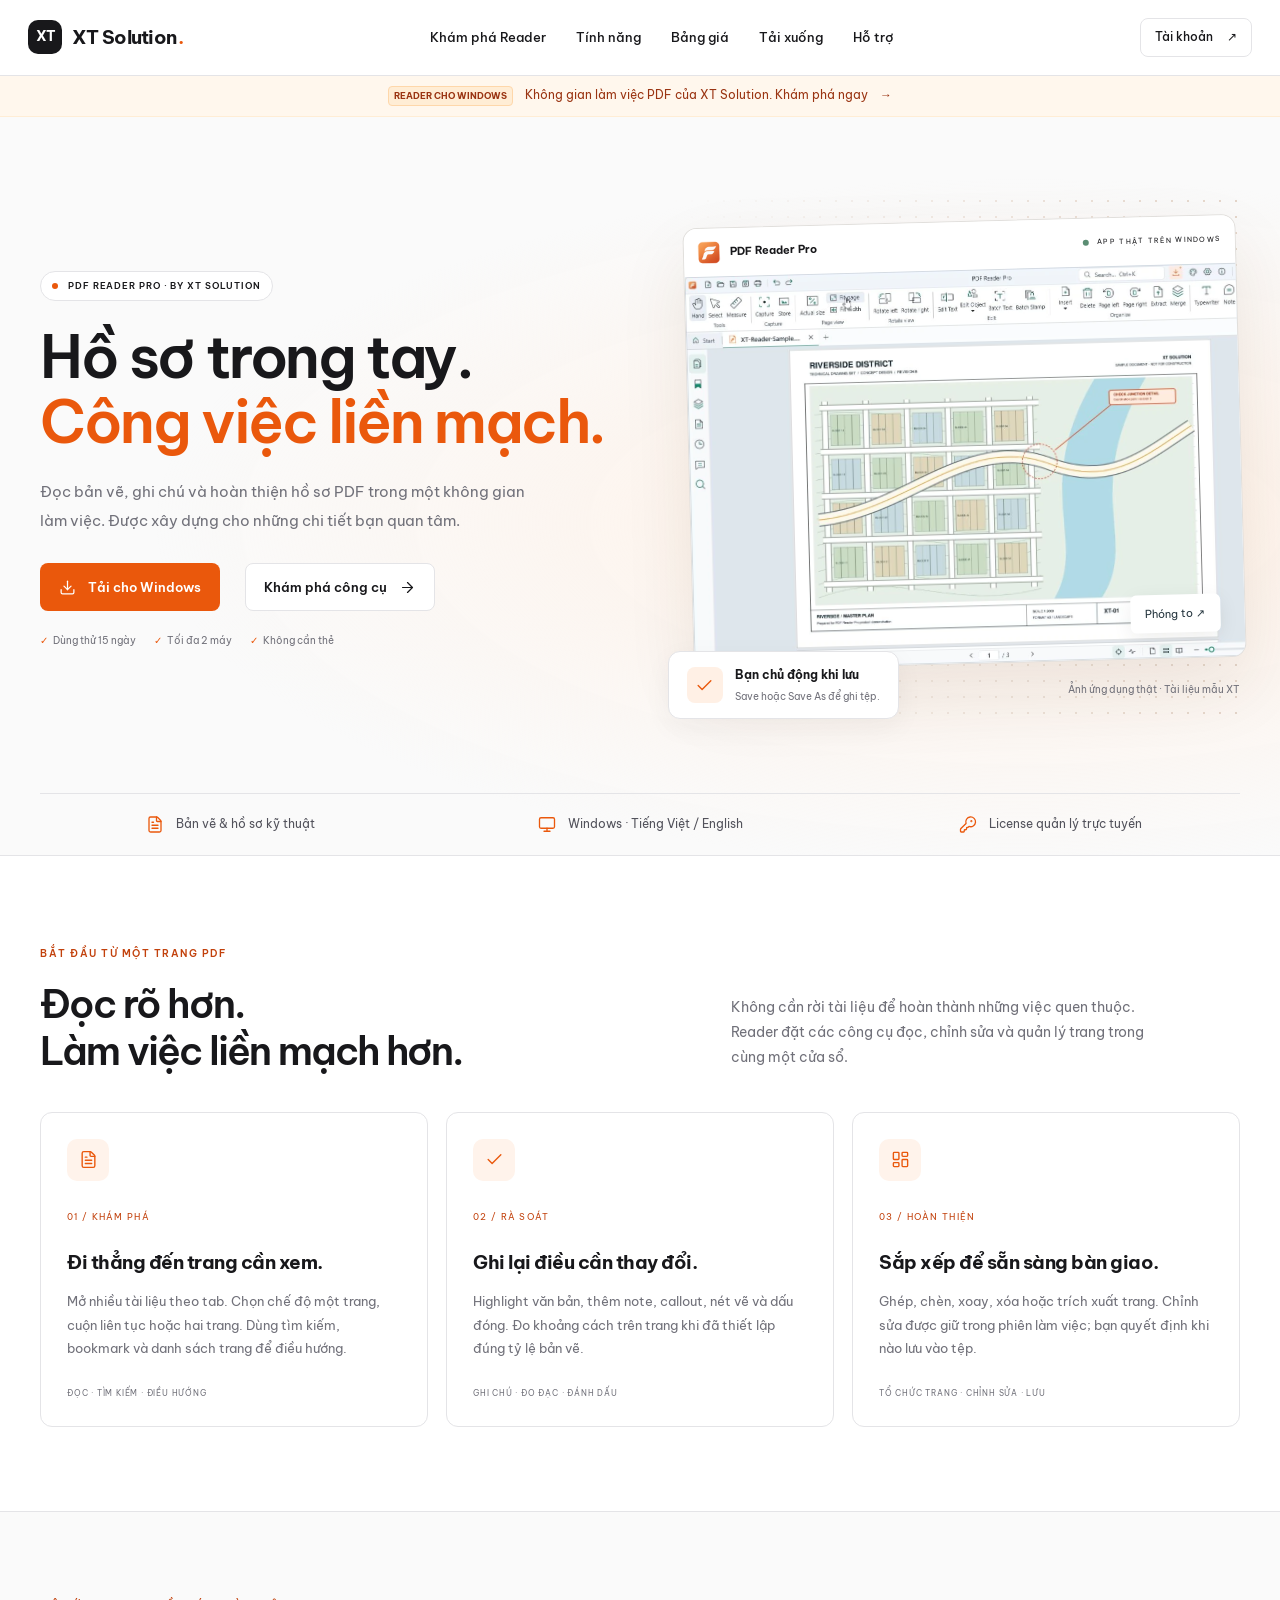
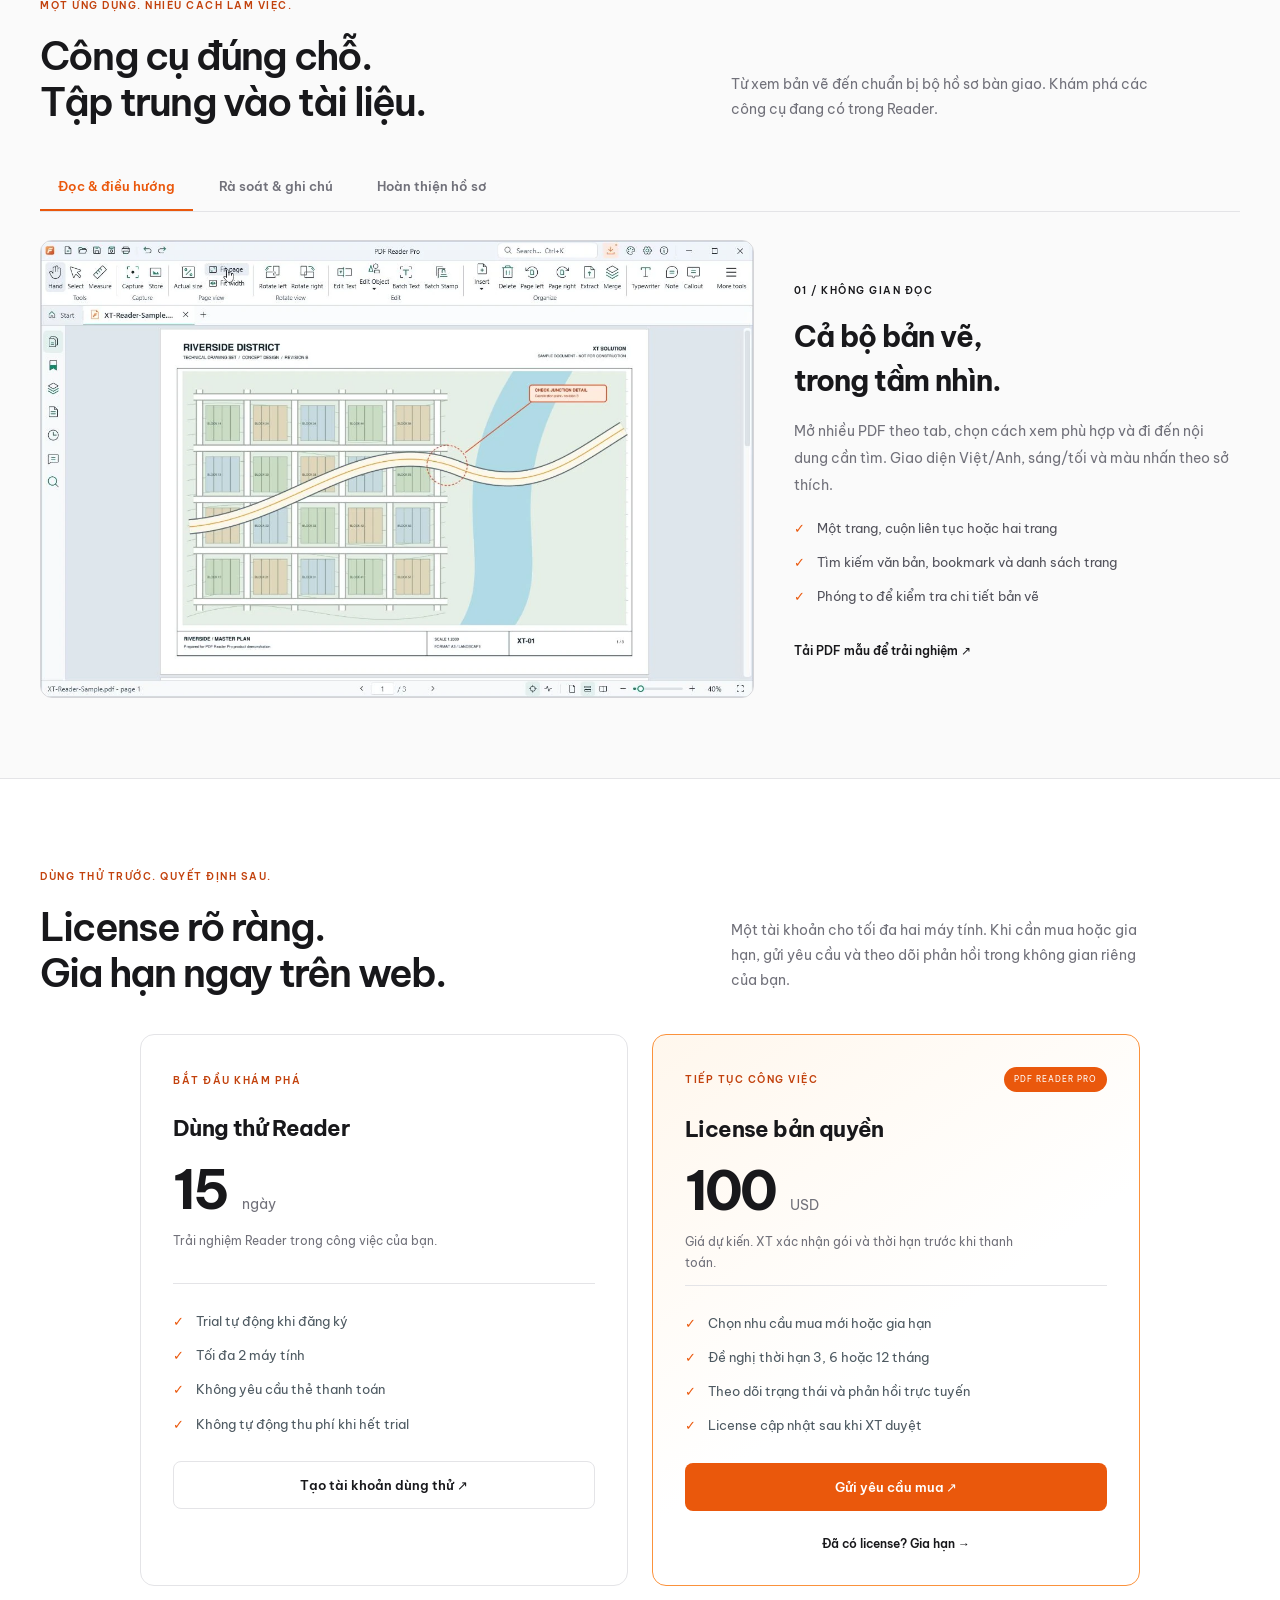
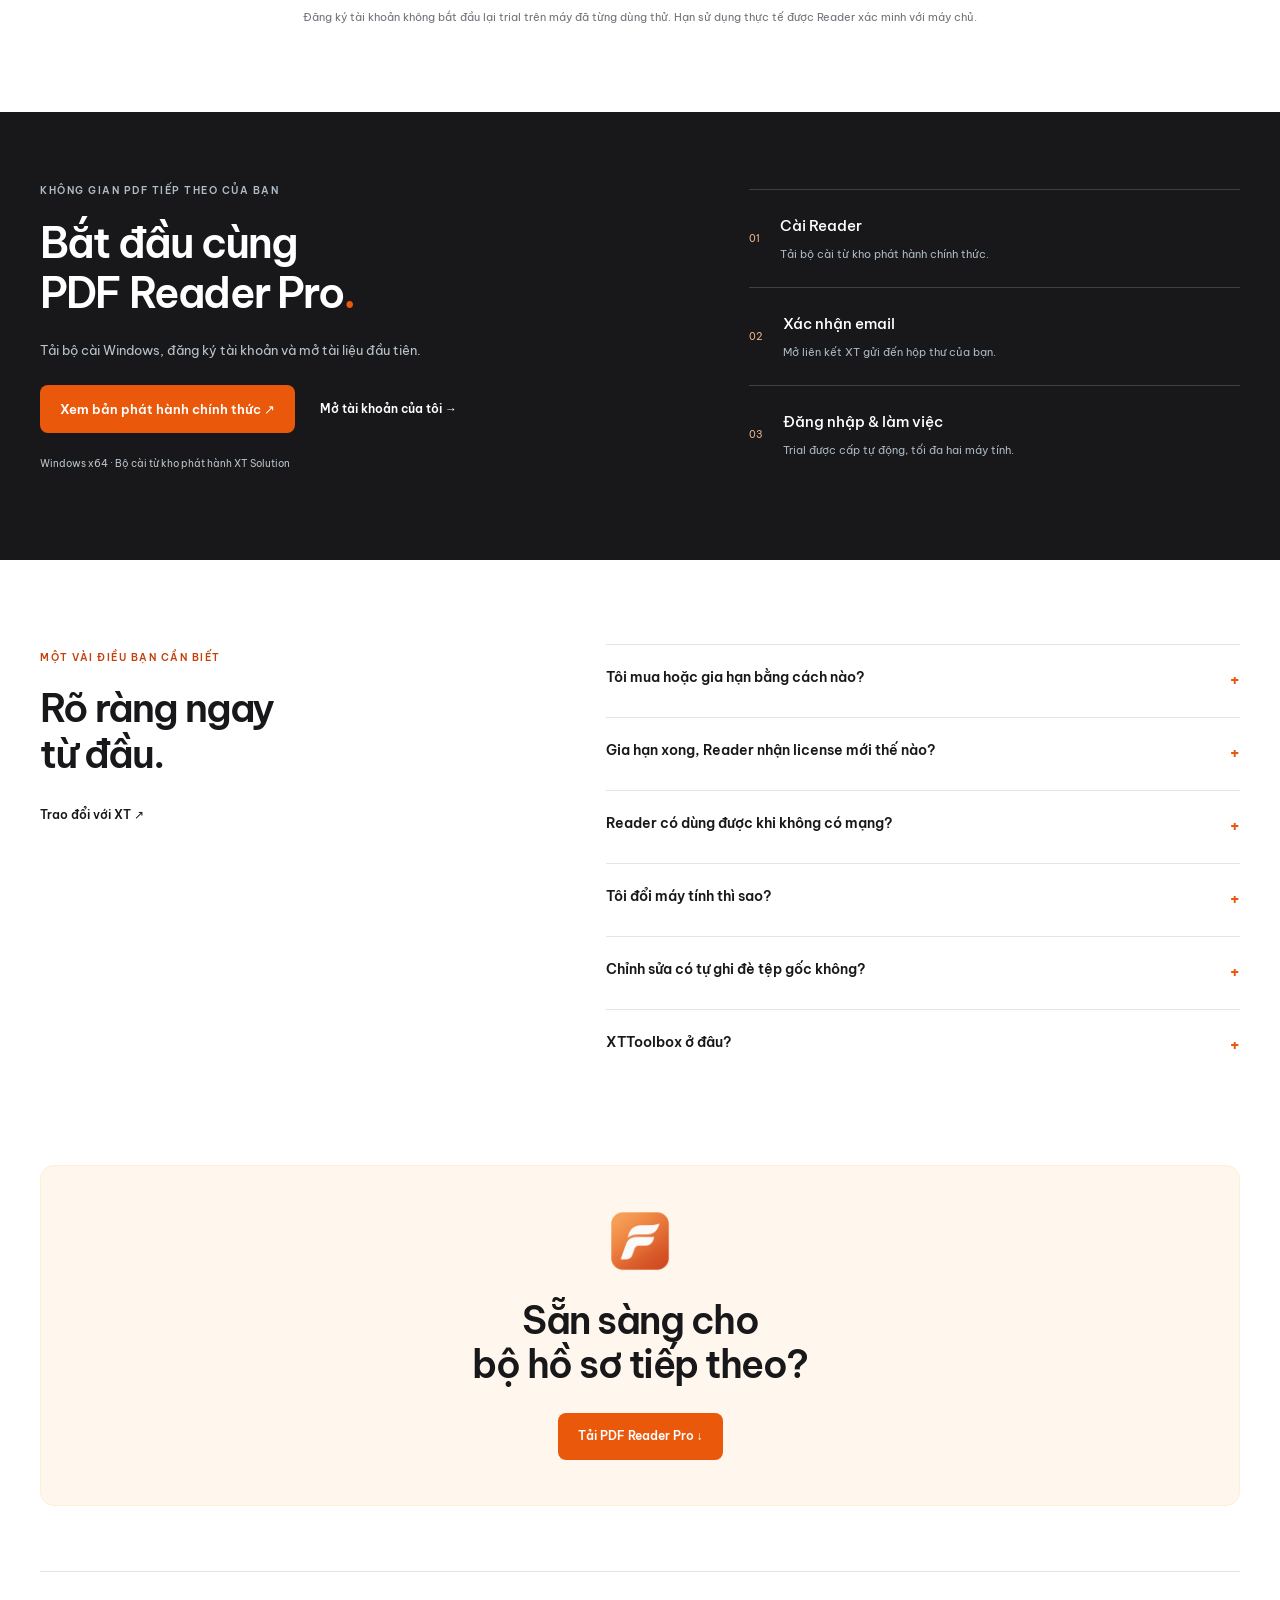
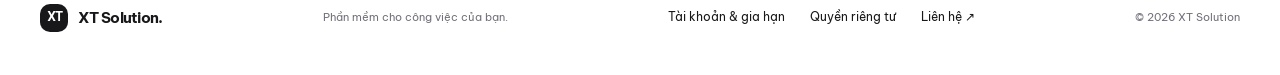
==== commit 4581840b: "Add files via upload" ====
--- a/index.html
+++ b/index.html
@@ -1,5 +1,5 @@
 <!doctype html>
-<html lang="vi"><head><meta charset="utf-8"><meta name="viewport" content="width=device-width,initial-scale=1"><title>PDF Reader Pro — Không gian làm việc PDF của bạn · XT Solution</title><meta name="description" content="PDF Reader Pro cho Windows: đọc bản vẽ, ghi chú, chỉnh sửa và sắp xếp hồ sơ PDF. Dùng thử tự động 15 ngày, tối đa 2 máy. Quản lý tài khoản và gia hạn trực tuyến."><meta name="theme-color" content="#f8f7f4"><meta name="referrer" content="strict-origin-when-cross-origin"><link rel="canonical" href="https://xt-solution.dev/"><meta property="og:title" content="PDF Reader Pro · Tập trung vào từng chi tiết."><meta property="og:description" content="Không gian làm việc PDF cho bản vẽ và hồ sơ của bạn. Dùng thử 15 ngày trên Windows."><meta property="og:type" content="website"><meta property="og:url" content="https://xt-solution.dev/"><meta property="og:image" content="https://xt-solution.dev/assets/screenshots/reader-live.webp"><meta http-equiv="Content-Security-Policy" content="default-src 'self'; connect-src 'self' https://api.github.com; img-src 'self' data:; script-src 'self'; style-src 'self'; object-src 'none'; base-uri 'self'"><link rel="icon" href="assets/reader-icon.png"><link rel="stylesheet" href="styles.css"><link rel="stylesheet" href="assets/xt-ui.css"><link rel="stylesheet" href="assets/marketing.css"><script type="module" src="script.js"></script></head>
+<html lang="vi"><head><meta charset="utf-8"><meta name="viewport" content="width=device-width,initial-scale=1"><title>PDF Reader Pro — Không gian làm việc PDF của bạn · XT Solution</title><meta name="description" content="PDF Reader Pro cho Windows: đọc bản vẽ, ghi chú, chỉnh sửa và sắp xếp hồ sơ PDF. Dùng thử tự động 15 ngày, tối đa 2 máy. Quản lý tài khoản và gia hạn trực tuyến."><meta name="theme-color" content="#f8f7f4"><meta name="referrer" content="strict-origin-when-cross-origin"><link rel="canonical" href="https://xt-solution.dev/"><meta property="og:title" content="PDF Reader Pro · Tập trung vào từng chi tiết."><meta property="og:description" content="Không gian làm việc PDF cho bản vẽ và hồ sơ của bạn. Dùng thử 15 ngày trên Windows."><meta property="og:type" content="website"><meta property="og:url" content="https://xt-solution.dev/"><meta property="og:image" content="https://xt-solution.dev/assets/screenshots/reader-live.webp"><meta http-equiv="Content-Security-Policy" content="default-src 'self'; connect-src 'self' https://api.github.com https://hqtsqzmwesqqnfwpfjus.supabase.co; img-src 'self' data:; script-src 'self'; style-src 'self'; object-src 'none'; base-uri 'self'"><link rel="icon" href="assets/reader-icon.png"><link rel="stylesheet" href="styles.css"><link rel="stylesheet" href="assets/fonts.css"><link rel="stylesheet" href="assets/marketing.css"><link rel="stylesheet" href="assets/xt-ui.css"><script type="module" src="/assets/site-router.js"></script></head>
 <body><a class="skip" href="#main">Đến nội dung chính</a><header class="header"><a class="brand" href="/" aria-label="XT Solution, trang chủ"><span class="mark">XT</span>XT Solution<span class="brand-dot">.</span></a><nav aria-label="Điều hướng chính"><a href="#workspace">Khám phá Reader</a><a href="#features">Tính năng</a><a href="#license">Bảng giá</a><a href="/downloads/">Tải xuống</a><a href="#support">Hỗ trợ</a></nav><a class="nav-contact" href="/account/">Tài khoản <span aria-hidden="true">↗</span></a></header>
 <main id="main"><a class="announcement" href="/downloads/"><span>READER CHO WINDOWS</span>Không gian làm việc PDF của XT Solution. Khám phá ngay <b>→</b></a>
 <section class="hero-v2"><div class="wrap hero-inner"><div class="hero-copy"><span class="eyebrow"><span class="dot"></span> PDF READER PRO · BY XT SOLUTION</span><h1>Hồ sơ trong tay.<br><span>Công việc liền mạch.</span></h1><p>Đọc bản vẽ, ghi chú và hoàn thiện hồ sơ PDF trong một không gian làm việc. Được xây dựng cho những chi tiết bạn quan tâm.</p><div class="actions"><a class="button primary" href="/downloads/"><svg class="xt-icon" aria-hidden="true"><use href="/assets/icons.svg#download"></use></svg> Tải cho Windows</a><a class="button secondary" href="#features">Khám phá công cụ <svg class="xt-icon" aria-hidden="true"><use href="/assets/icons.svg#arrow"></use></svg></a></div><div class="hero-meta"><span>Dùng thử 15 ngày</span><span>Tối đa 2 máy</span><span>Không cần thẻ</span></div></div><div class="hero-visual"><figure class="hero-app"><div class="showcase-top"><div><img src="assets/reader-icon.png" width="22" height="22" alt=""><strong>PDF Reader Pro</strong></div><span class="live-label"><i class="dot"></i> APP THẬT TRÊN WINDOWS</span></div><button class="screenshot-button" type="button" data-image="assets/screenshots/reader-live.png" aria-label="Phóng to giao diện Reader thật"><img src="assets/screenshots/reader-live.webp" width="1280" height="820" fetchpriority="high" alt="Ảnh chụp PDF Reader Pro trên Windows đang mở bản vẽ mẫu XT"><span class="image-expand">Phóng to ↗</span></button></figure><div class="floating-tool"><span><svg class="xt-icon" aria-hidden="true"><use href="/assets/icons.svg#check"></use></svg></span><div><b>Bạn chủ động khi lưu</b><small>Save hoặc Save As để ghi tệp.</small></div></div><p class="visual-caption">Ảnh ứng dụng thật · Tài liệu mẫu XT</p></div></div><div class="wrap hero-bottom"><div><svg class="xt-icon" aria-hidden="true"><use href="/assets/icons.svg#file"></use></svg> Bản vẽ & hồ sơ kỹ thuật</div><div><svg class="xt-icon" aria-hidden="true"><use href="/assets/icons.svg#monitor"></use></svg> Windows · Tiếng Việt / English</div><div><svg class="xt-icon" aria-hidden="true"><use href="/assets/icons.svg#key"></use></svg> License quản lý trực tuyến</div></div></section>
--- a/assets/fonts.css
+++ b/assets/fonts.css
@@ -0,0 +1,117 @@
+/* Be Vietnam Pro 5.3.0 (Fontsource), SIL OFL. Bundled locally. */
+/* be-vietnam-pro-vietnamese-400-normal */
+@font-face {
+  font-family: 'Be Vietnam Pro';
+  font-style: normal;
+  font-display: swap;
+  font-weight: 400;
+  src: url(./fonts/be-vietnam-pro-vietnamese-400-normal.woff2) format('woff2');
+  unicode-range: U+0102-0103,U+0110-0111,U+0128-0129,U+0168-0169,U+01A0-01A1,U+01AF-01B0,U+0300-0301,U+0303-0304,U+0308-0309,U+0323,U+0329,U+1EA0-1EF9,U+20AB;
+}
+
+/* be-vietnam-pro-latin-ext-400-normal */
+@font-face {
+  font-family: 'Be Vietnam Pro';
+  font-style: normal;
+  font-display: swap;
+  font-weight: 400;
+  src: url(./fonts/be-vietnam-pro-latin-ext-400-normal.woff2) format('woff2');
+  unicode-range: U+0100-02BA,U+02BD-02C5,U+02C7-02CC,U+02CE-02D7,U+02DD-02FF,U+0304,U+0308,U+0329,U+1D00-1DBF,U+1E00-1E9F,U+1EF2-1EFF,U+2020,U+20A0-20AB,U+20AD-20C0,U+2113,U+2C60-2C7F,U+A720-A7FF;
+}
+
+/* be-vietnam-pro-latin-400-normal */
+@font-face {
+  font-family: 'Be Vietnam Pro';
+  font-style: normal;
+  font-display: swap;
+  font-weight: 400;
+  src: url(./fonts/be-vietnam-pro-latin-400-normal.woff2) format('woff2');
+  unicode-range: U+0000-00FF,U+0131,U+0152-0153,U+02BB-02BC,U+02C6,U+02DA,U+02DC,U+0304,U+0308,U+0329,U+2000-206F,U+20AC,U+2122,U+2191,U+2193,U+2212,U+2215,U+FEFF,U+FFFD;
+}
+/* be-vietnam-pro-vietnamese-500-normal */
+@font-face {
+  font-family: 'Be Vietnam Pro';
+  font-style: normal;
+  font-display: swap;
+  font-weight: 500;
+  src: url(./fonts/be-vietnam-pro-vietnamese-500-normal.woff2) format('woff2');
+  unicode-range: U+0102-0103,U+0110-0111,U+0128-0129,U+0168-0169,U+01A0-01A1,U+01AF-01B0,U+0300-0301,U+0303-0304,U+0308-0309,U+0323,U+0329,U+1EA0-1EF9,U+20AB;
+}
+
+/* be-vietnam-pro-latin-ext-500-normal */
+@font-face {
+  font-family: 'Be Vietnam Pro';
+  font-style: normal;
+  font-display: swap;
+  font-weight: 500;
+  src: url(./fonts/be-vietnam-pro-latin-ext-500-normal.woff2) format('woff2');
+  unicode-range: U+0100-02BA,U+02BD-02C5,U+02C7-02CC,U+02CE-02D7,U+02DD-02FF,U+0304,U+0308,U+0329,U+1D00-1DBF,U+1E00-1E9F,U+1EF2-1EFF,U+2020,U+20A0-20AB,U+20AD-20C0,U+2113,U+2C60-2C7F,U+A720-A7FF;
+}
+
+/* be-vietnam-pro-latin-500-normal */
+@font-face {
+  font-family: 'Be Vietnam Pro';
+  font-style: normal;
+  font-display: swap;
+  font-weight: 500;
+  src: url(./fonts/be-vietnam-pro-latin-500-normal.woff2) format('woff2');
+  unicode-range: U+0000-00FF,U+0131,U+0152-0153,U+02BB-02BC,U+02C6,U+02DA,U+02DC,U+0304,U+0308,U+0329,U+2000-206F,U+20AC,U+2122,U+2191,U+2193,U+2212,U+2215,U+FEFF,U+FFFD;
+}
+/* be-vietnam-pro-vietnamese-600-normal */
+@font-face {
+  font-family: 'Be Vietnam Pro';
+  font-style: normal;
+  font-display: swap;
+  font-weight: 600;
+  src: url(./fonts/be-vietnam-pro-vietnamese-600-normal.woff2) format('woff2');
+  unicode-range: U+0102-0103,U+0110-0111,U+0128-0129,U+0168-0169,U+01A0-01A1,U+01AF-01B0,U+0300-0301,U+0303-0304,U+0308-0309,U+0323,U+0329,U+1EA0-1EF9,U+20AB;
+}
+
+/* be-vietnam-pro-latin-ext-600-normal */
+@font-face {
+  font-family: 'Be Vietnam Pro';
+  font-style: normal;
+  font-display: swap;
+  font-weight: 600;
+  src: url(./fonts/be-vietnam-pro-latin-ext-600-normal.woff2) format('woff2');
+  unicode-range: U+0100-02BA,U+02BD-02C5,U+02C7-02CC,U+02CE-02D7,U+02DD-02FF,U+0304,U+0308,U+0329,U+1D00-1DBF,U+1E00-1E9F,U+1EF2-1EFF,U+2020,U+20A0-20AB,U+20AD-20C0,U+2113,U+2C60-2C7F,U+A720-A7FF;
+}
+
+/* be-vietnam-pro-latin-600-normal */
+@font-face {
+  font-family: 'Be Vietnam Pro';
+  font-style: normal;
+  font-display: swap;
+  font-weight: 600;
+  src: url(./fonts/be-vietnam-pro-latin-600-normal.woff2) format('woff2');
+  unicode-range: U+0000-00FF,U+0131,U+0152-0153,U+02BB-02BC,U+02C6,U+02DA,U+02DC,U+0304,U+0308,U+0329,U+2000-206F,U+20AC,U+2122,U+2191,U+2193,U+2212,U+2215,U+FEFF,U+FFFD;
+}
+/* be-vietnam-pro-vietnamese-700-normal */
+@font-face {
+  font-family: 'Be Vietnam Pro';
+  font-style: normal;
+  font-display: swap;
+  font-weight: 700;
+  src: url(./fonts/be-vietnam-pro-vietnamese-700-normal.woff2) format('woff2');
+  unicode-range: U+0102-0103,U+0110-0111,U+0128-0129,U+0168-0169,U+01A0-01A1,U+01AF-01B0,U+0300-0301,U+0303-0304,U+0308-0309,U+0323,U+0329,U+1EA0-1EF9,U+20AB;
+}
+
+/* be-vietnam-pro-latin-ext-700-normal */
+@font-face {
+  font-family: 'Be Vietnam Pro';
+  font-style: normal;
+  font-display: swap;
+  font-weight: 700;
+  src: url(./fonts/be-vietnam-pro-latin-ext-700-normal.woff2) format('woff2');
+  unicode-range: U+0100-02BA,U+02BD-02C5,U+02C7-02CC,U+02CE-02D7,U+02DD-02FF,U+0304,U+0308,U+0329,U+1D00-1DBF,U+1E00-1E9F,U+1EF2-1EFF,U+2020,U+20A0-20AB,U+20AD-20C0,U+2113,U+2C60-2C7F,U+A720-A7FF;
+}
+
+/* be-vietnam-pro-latin-700-normal */
+@font-face {
+  font-family: 'Be Vietnam Pro';
+  font-style: normal;
+  font-display: swap;
+  font-weight: 700;
+  src: url(./fonts/be-vietnam-pro-latin-700-normal.woff2) format('woff2');
+  unicode-range: U+0000-00FF,U+0131,U+0152-0153,U+02BB-02BC,U+02C6,U+02DA,U+02DC,U+0304,U+0308,U+0329,U+2000-206F,U+20AC,U+2122,U+2191,U+2193,U+2212,U+2215,U+FEFF,U+FFFD;
+}
--- a/assets/marketing.css
+++ b/assets/marketing.css
@@ -1,3 +1,5 @@
 body{background:#fff}.header{max-width:none;padding:18px max(28px,calc((100vw - 1240px)/2));background:#ffffffee;position:sticky;top:0;z-index:20;backdrop-filter:blur(16px)}.header nav{font-size:13px;gap:30px}.header .nav-contact{border:1px solid var(--line);border-radius:8px;padding:9px 14px;gap:14px}.wrap{width:min(1240px,calc(100% - 80px))}.brand{font-size:19px;letter-spacing:-.5px}.announcement{display:flex;align-items:center;justify-content:center;gap:12px;padding:10px 20px;background:#fff7ed;color:#9a3412;font-size:12px;text-align:center;border-bottom:1px solid #ffedd5}.announcement span{font-size:9px;font-weight:700;background:#ffedd5;border:1px solid #fed7aa;border-radius:4px;padding:2px 5px}.hero-v2{position:relative;overflow:hidden;padding:76px 0 0;background:radial-gradient(ellipse at 80% 55%,#fff1e6,transparent 60%),#fafafa;border-bottom:1px solid var(--line)}.hero-v2 .hero-inner{display:grid;grid-template-columns:1fr 1fr;gap:55px;align-items:center;padding-bottom:66px}.hero-v2 .eyebrow{border:1px solid var(--line);background:#fff;border-radius:30px;padding:7px 11px;font-size:9px;letter-spacing:.9px}.hero-v2 h1{font-size:clamp(48px,5vw,70px);line-height:1.1;font-weight:650;letter-spacing:-3.6px;margin:24px 0}.hero-v2 h1 span{color:var(--accent)}.hero-v2 .hero-copy>p{font-size:16px;line-height:1.8;max-width:490px;margin:0 0 28px}.hero-v2 .button{padding:14px 18px;font-size:13px;gap:12px}.hero-v2 .hero-meta{font-size:11px;gap:18px;margin-top:22px}.hero-visual{position:relative;padding:28px 0 30px 20px;min-width:0}.hero-visual:before{content:'';position:absolute;inset:0;background-image:radial-gradient(#e4d5c9 .8px,transparent .8px);background-size:16px 16px;mask-image:linear-gradient(90deg,transparent,#000)}.hero-app{position:relative;margin:0;background:#fff;border:1px solid #e1dfdc;border-radius:14px;box-shadow:0 30px 70px #43301a16;overflow:hidden;transform:rotate(-1.5deg)}.hero-app .screenshot-button{aspect-ratio:1.4;overflow:hidden}.hero-app img{width:100%;height:100%;object-fit:cover;object-position:top left}.hero-app .showcase-top{padding:13px 14px}.hero-app .showcase-top img{width:22px;height:22px;object-fit:contain}.hero-app .showcase-top strong{font-size:11px}.hero-app .live-label{font-size:7px}.visual-caption{position:relative;text-align:center;font-size:10px;color:var(--muted);margin:18px 0 0}.floating-tool{position:absolute;bottom:8px;left:0;background:white;border:1px solid var(--line);border-radius:12px;padding:14px 18px;box-shadow:0 8px 28px #27272a0c;display:flex;align-items:center;gap:12px;font-size:12px}.floating-tool>span{display:grid;place-items:center;width:36px;height:36px;background:#fff0e5;color:var(--accent);border-radius:8px}.floating-tool b,.floating-tool small{display:block}.floating-tool small{color:var(--muted);font-size:10px;margin-top:4px}.hero-bottom{display:grid;grid-template-columns:repeat(3,1fr);border-top:1px solid var(--line);padding:21px 0;gap:30px}.hero-bottom>div{display:flex;align-items:center;justify-content:center;gap:12px;font-size:12px;color:#52525b}.hero-bottom .xt-icon{color:var(--accent);width:18px}.section{padding-block:84px}.section-heading{gap:80px;margin-bottom:38px}.section-heading h2,h2{font-size:39px;font-weight:600;letter-spacing:-1.8px}.section-heading .eyebrow,.feature-lead .eyebrow,.pricing-card .eyebrow{color:var(--accent-dark)}.section-heading>p{font-size:14px;line-height:1.8}.workflow-grid{gap:18px;border:0}.workflow-grid article,.workflow-grid article+article{border:1px solid var(--line);padding:26px;border-radius:12px;background:#fff}.workflow-grid h3{font-size:19px;letter-spacing:-.5px;margin:22px 0 10px}.workflow-grid p{font-size:13px;line-height:1.8}.workflow-grid .step-icon{display:grid;place-items:center;background:#fff3eb;color:var(--accent);width:42px;height:42px;border-radius:10px;margin-bottom:22px}.step-number{font-size:9px}.feature-key{font-size:8px;letter-spacing:.8px}.feature-studio{background:#fafafa;border-block:1px solid var(--line);padding-block:80px}.studio-tabs{display:flex;gap:8px;border-bottom:1px solid var(--line);margin-bottom:28px;overflow:auto}.studio-tabs button{border:0;background:transparent;color:var(--muted);padding:15px 18px;border-bottom:2px solid transparent;white-space:nowrap;font-size:13px;font-weight:600;cursor:pointer}.studio-tabs button[aria-selected=true]{color:var(--accent);border-bottom-color:var(--accent)}.studio-panel{display:grid;grid-template-columns:1.6fr 1fr;gap:40px;align-items:center}.studio-image{border:1px solid #d4d4d8;border-radius:12px;overflow:hidden;background:white}.studio-image img{display:block;width:100%;height:auto}.studio-panel h3{font-size:29px;letter-spacing:-1px;margin:14px 0}.studio-panel p{font-size:14px;color:var(--muted);line-height:1.9}.studio-panel ul{list-style:none;padding:0;font-size:13px;line-height:2.6;color:#52525b}.studio-panel li:before{content:'✓';color:var(--accent);margin-right:12px}.studio-panel .text-link{display:inline-block;margin-top:15px}.pricing-grid{grid-template-columns:1fr 1fr;gap:24px;max-width:1000px;margin:auto}.pricing-card{border-radius:14px;padding:32px;background:#fff}.paid-card{border:1.5px solid #fb923c;background:linear-gradient(145deg,#fff7ed,#fff 55%);position:relative}.paid-card .price-badge{background:#ea580c;color:#fff;border-radius:20px;padding:6px 10px}.pricing-card h3{font-size:22px;margin-top:20px}.price{font-size:54px;font-weight:650}.price>span{font-size:14px}.pricing-card ul{padding-block:20px}.pricing-card li{font-size:13px}.pricing-card .button{width:100%;font-size:13px}.pricing-actions .text-link{margin:auto}.pricing-foot{text-align:center;max-width:800px;margin:22px auto 0;font-size:11px;line-height:1.8}.download-section{background:#18181b;padding-block:65px}.download-section h2{font-size:42px}.download-layout{gap:70px}.download-section .button{font-size:13px}.download-steps strong{font-size:15px}.download-steps>div{border-color:#3f3f46}.closing{background:#fff7ed;border:1px solid #ffedd5;border-radius:14px;margin-bottom:65px;padding:45px 20px}.closing h2{font-family:inherit;font-size:38px;font-weight:600;letter-spacing:-1.5px}.site-footer{padding-block:26px 38px;border-top:1px solid var(--line)}.site-footer p,.site-footer>span{font-size:11px}.site-footer>div{font-size:12px}.features-section{background:#fafafa}.section .eyebrow{color:var(--accent-dark)}
 @media(max-width:1000px){.hero-v2 .hero-inner{gap:25px}.hero-v2 h1{font-size:54px}.hero-v2 .hero-copy>p{font-size:14px}.hero-v2 .hero-meta{gap:10px;font-size:10px}.hero-visual{padding-left:10px}.hero-v2 .actions{gap:14px}.floating-tool{padding:10px 12px}.studio-panel{gap:25px}.header nav{gap:20px}.wrap{width:calc(100% - 56px)}}
 @media(max-width:700px){.header{padding:14px 18px}.wrap{width:calc(100% - 36px)}.header .nav-contact{padding:8px 11px}.announcement{font-size:10px;gap:8px}.hero-v2{padding-top:35px}.hero-v2 .hero-inner{grid-template-columns:1fr;gap:22px;padding-bottom:28px}.hero-v2 h1{font-size:clamp(40px,11.6vw,58px);letter-spacing:-2px;margin:20px 0}.hero-v2 .hero-copy>p{font-size:14px}.hero-v2 .eyebrow{font-size:8px}.hero-v2 .hero-meta{font-size:9px;gap:11px}.hero-visual{padding:12px 5px 30px 10px}.hero-app{transform:none}.floating-tool{bottom:13px;font-size:10px}.floating-tool small{font-size:9px}.floating-tool>span{width:30px;height:30px}.visual-caption{text-align:right;font-size:8px;margin-top:12px}.hero-bottom{gap:12px;padding-block:18px}.hero-bottom>div{font-size:9px;gap:5px;align-items:flex-start}.hero-bottom .xt-icon{width:14px;height:14px}.section,.feature-studio{padding-block:55px}.section-heading h2,h2{font-size:30px;letter-spacing:-1px}.workflow-grid{gap:13px}.workflow-grid article,.workflow-grid article+article{padding:24px}.workflow-grid .step-icon{margin-bottom:16px}.studio-tabs{gap:0}.studio-tabs button{font-size:11px;padding:12px}.studio-panel{grid-template-columns:1fr;gap:20px}.studio-panel h3{font-size:25px}.studio-panel p{font-size:13px}.studio-panel ul{font-size:12px}.pricing-grid{grid-template-columns:1fr}.pricing-card{padding:25px}.pricing-title{gap:10px}.price{font-size:48px}.paid-card .price-badge{font-size:7px}.download-section h2{font-size:32px}.download-layout{gap:30px}.closing h2{font-size:30px}.closing{margin-bottom:35px}.site-footer>div{font-size:11px;flex-wrap:wrap}}
+
+@media(min-width:701px){.visual-caption{text-align:right;padding-left:210px}}
--- a/assets/xt-ui.css
+++ b/assets/xt-ui.css
@@ -1,11 +1,14 @@
-/* Shared XT design tokens. Local assets only; no external fonts or trackers. */
-:root{--accent:#ea580c;--accent-dark:#c2410c;--ink:#18181b;--muted:#71717a;--line:#e4e4e7;--bg:#fafafa;--radius:12px;font-family:'Segoe UI',Arial,sans-serif}
-.xt-icon{width:19px;height:19px;fill:none;stroke:currentColor;stroke-width:1.7;stroke-linecap:round;stroke-linejoin:round;flex-shrink:0;vertical-align:middle}
-.mark,.brand-mark,.mini-logo{background:#18181b;color:white;border-radius:10px;font-weight:800;letter-spacing:-1px}
-.button,.primary,.secondary{border-radius:8px;font-weight:600;transition:background .15s,border-color .15s}
-.primary{background:var(--accent)}.primary:hover{background:var(--accent-dark)}
-.secondary{border-color:var(--line);background:white;color:var(--ink)}
-.eyebrow{font-size:10px;font-weight:650;letter-spacing:1.5px}
-:focus-visible{outline:3px solid #fb923c80;outline-offset:3px}
-button:disabled{cursor:not-allowed}
-@media(prefers-reduced-motion:reduce){html{scroll-behavior:auto}*,*::before,*::after{animation:none!important;transition:none!important}}
+/* Shared XT design tokens. Local assets only; no external fonts or trackers. */
+:root{--accent:#ea580c;--accent-dark:#c2410c;--ink:#18181b;--muted:#71717a;--line:#e4e4e7;--bg:#fafafa;--radius:12px;--font-sans:'Be Vietnam Pro','Segoe UI',Arial,sans-serif;font-family:var(--font-sans);font-synthesis:none;text-rendering:optimizeLegibility;-webkit-font-smoothing:antialiased}
+.xt-icon{width:19px;height:19px;fill:none;stroke:currentColor;stroke-width:1.75;stroke-linecap:round;stroke-linejoin:round;flex-shrink:0;vertical-align:middle}
+.mark,.brand-mark,.mini-logo{background:#18181b;color:white;border-radius:10px;font-weight:800;letter-spacing:-1px}
+.button,.primary,.secondary{border-radius:8px;font-weight:600;transition:background .15s,border-color .15s}
+.primary{background:var(--accent)}.primary:hover{background:var(--accent-dark)}
+.secondary{border-color:var(--line);background:white;color:var(--ink)}
+.eyebrow{font-size:10px;font-weight:650;letter-spacing:1.5px}
+.brand{font-weight:700;letter-spacing:-.7px}.eyebrow{font-weight:600}.image-expand,.serif{font-family:var(--font-sans)}.button,.primary,.secondary{gap:9px}.button>.xt-icon,.primary>.xt-icon,.secondary>.xt-icon{width:17px;height:17px}.stat-icon>.xt-icon,.release-symbol>.xt-icon{width:18px;height:18px}.device-row b{display:flex;gap:8px;align-items:center}.device-row b>.xt-icon{width:17px;height:17px}.request-item .avatar>.xt-icon{width:16px;height:16px}.stat-value{font-variant-numeric:tabular-nums}.license-metrics strong,.installer-details dd{font-variant-numeric:tabular-nums}.header nav,.nav-contact{font-weight:500}.hero-v2 h1{font-size:clamp(42px,4.6vw,64px);letter-spacing:-2.4px;font-weight:600}.hero-v2 .hero-copy>p{font-size:15px;line-height:1.9}.hero-v2 .eyebrow{font-size:9px}.hero-v2 .hero-meta{font-size:10px}.account-top h1{font-weight:600;font-size:27px;letter-spacing:-.9px}.topbar h1{font-weight:600}.account-nav-item,.nav-item{font-size:12px;line-height:1.6}.account-nav-item .xt-icon,.nav-item .xt-icon{width:18px;height:18px}.account-topbar{font-size:11px}.account-panel>p,.settings-grid p,.settings-grid li{line-height:1.9}.page-intro p,.view-heading p,.overview-heading p{line-height:1.9}.license-product h2{font-size:17px;font-weight:600;letter-spacing:-.5px}.sidebar-user b,.account-line b{font-weight:500}.license-metrics strong{font-weight:600;letter-spacing:-.8px}.story-copy h1,.auth-story h1{font-weight:600;line-height:1.2}.download-heading h1{font-weight:600;letter-spacing:-1.8px}.request-item small{line-height:1.8}.sidebar nav,.account-sidebar nav{gap:5px}.nav-item,.account-nav-item{padding-block:12px}
+:root{--page-duration:160ms}#xt-page{min-height:100vh}.route-progress{position:fixed;top:0;left:0;right:0;height:3px;z-index:1000;pointer-events:none;background:linear-gradient(90deg,#ea580c,#fdba74,#ea580c);background-size:200% 100%;animation:route-progress 1s linear infinite}.route-status{position:fixed;bottom:20px;left:50%;transform:translateX(-50%);background:#27272a;color:white;font-size:12px;line-height:1.7;max-width:calc(100% - 32px);padding:12px 18px;border-radius:9px;box-shadow:0 8px 24px #0002;z-index:1001}.route-status:empty{display:none}.route-enter{animation:route-enter var(--page-duration) ease-out}@keyframes route-progress{to{background-position:-200% 0}}@keyframes route-enter{from{opacity:.6}to{opacity:1}}
+@media(max-width:700px){.hero-v2 h1{font-size:clamp(34px,9.6vw,46px);letter-spacing:-1.5px;line-height:1.18}.hero-v2 .hero-copy>p{font-size:13px}.hero-v2 .hero-meta{font-size:9px}.hero-v2 .button{font-size:11px}.account-top h1{font-size:22px;line-height:1.4}.account-nav-item,.nav-item{font-size:11px}.account-panel h2{line-height:1.5}.hero-v2 .eyebrow{font-size:8px}.download-heading h1{font-size:32px;line-height:1.3}.brand{font-size:17px}.profile-panel dd{line-height:1.9}}
+:focus-visible{outline:3px solid #fb923c80;outline-offset:3px}
+button:disabled{cursor:not-allowed}
+@media(prefers-reduced-motion:reduce){html{scroll-behavior:auto}*,*::before,*::after{animation:none!important;transition:none!important}}
